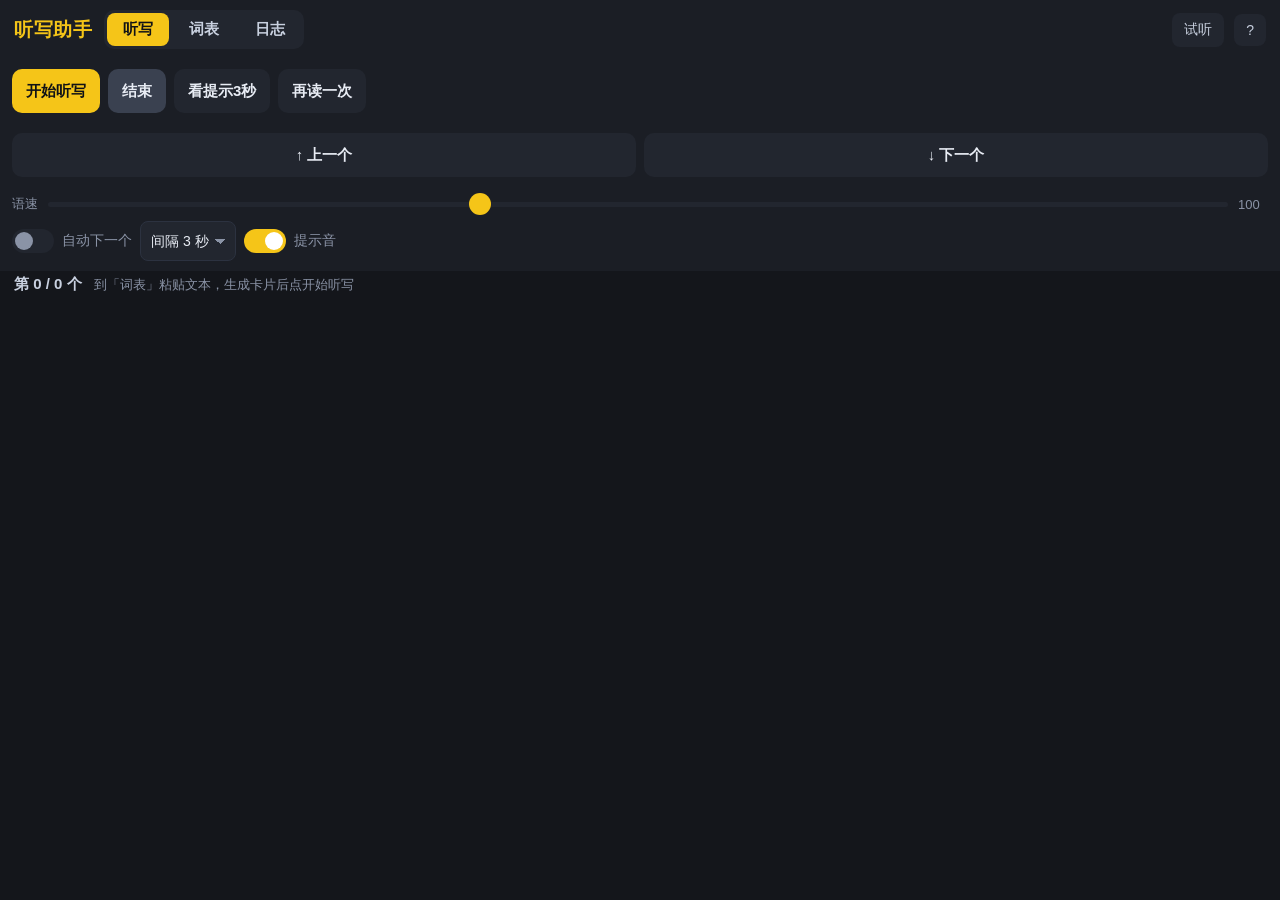
==== index.html @ 7fb0496d "添加 index.html，让 GitHub Pages 根地址可直接打开" ====
<!DOCTYPE html>
<html lang="zh-CN">
<head>
<meta charset="utf-8">
<meta name="viewport" content="width=device-width,initial-scale=1,viewport-fit=cover,user-scalable=no">
<meta name="theme-color" content="#14161b">
<meta name="apple-mobile-web-app-capable" content="yes">
<meta name="mobile-web-app-capable" content="yes">
<meta name="apple-mobile-web-app-status-bar-style" content="black-translucent">
<title>听写助手</title>
<style>
*{box-sizing:border-box;-webkit-tap-highlight-color:transparent}
:root{
  --bg:#14161b;--panel:#1b1e25;--panel2:#22262f;--card:#262b36;
  --text:#e8ecf4;--muted:#8a93a6;--dim:#5c6474;
  --yellow:#f5c518;--yellow2:#d9ad10;--blue:#4ea1ff;
  --cover:#3b4150;--coveredot:#7b8395;--reveal:#f4f6fa;--revealtext:#16181d;
  --border:#2c3240;
}
html,body{margin:0;padding:0;height:100%;overflow-x:hidden;max-width:100vw;
  overscroll-behavior:none;overscroll-behavior-y:none}
body{
  background:var(--bg);color:var(--text);
  font-family:-apple-system,BlinkMacSystemFont,"PingFang SC","Microsoft YaHei","Helvetica Neue",Arial,sans-serif;
  font-size:16px;overflow:hidden;
  padding:env(safe-area-inset-top) env(safe-area-inset-right) env(safe-area-inset-bottom) env(safe-area-inset-left);
}
#app{display:flex;flex-direction:column;height:100vh;height:100dvh}
header{display:flex;align-items:center;gap:10px;padding:10px 14px;background:var(--panel);flex:none;flex-wrap:wrap}
.logo{color:var(--yellow);font-weight:700;font-size:19px;letter-spacing:.5px;margin-right:2px}
.tabs{display:flex;gap:4px;background:var(--panel2);padding:3px;border-radius:10px}
.tab{padding:7px 16px;border-radius:8px;font-size:15px;color:#c9d1e0;border:none;background:transparent;font-family:inherit;cursor:pointer;font-weight:600}
.tab.on{background:var(--yellow);color:#101216}
.spacer{flex:1}
.iconbtn{background:var(--panel2);color:#c9d1e0;border:none;border-radius:8px;padding:8px 12px;font-size:14px;font-family:inherit;cursor:pointer}
main{flex:1;overflow:hidden;position:relative;overscroll-behavior:none}
.view{position:absolute;inset:0;display:none;flex-direction:column;overflow:hidden}
.view.on{display:flex}

/* toolbar */
.bar{display:flex;gap:8px;padding:10px 12px;background:var(--panel);flex:none;flex-wrap:wrap;align-items:center;overflow-x:hidden}
.btn{border:none;border-radius:10px;padding:10px 14px;font-size:15px;font-family:inherit;font-weight:600;cursor:pointer;color:var(--text);background:var(--panel2);min-height:44px;flex:0 0 auto;white-space:nowrap}
.btn:active{transform:scale(.97)}
.btn.primary{background:var(--yellow);color:#101216}
.btn.warn{background:#3a4150;color:var(--text)}
.btn:disabled{opacity:.4}
.row{display:flex;gap:10px;padding:8px 14px;align-items:center;flex-wrap:wrap;flex:none}
.info{padding:4px 14px;display:flex;gap:12px;align-items:center;font-size:14px;flex:none;flex-wrap:wrap}
#progress{font-weight:700;color:#c9d1e0;font-size:15px}
#status{color:var(--muted);font-size:13px;flex:1;min-width:0;overflow:hidden;text-overflow:ellipsis;white-space:nowrap}

/* cards */
#cardwrap{flex:1;overflow-y:auto;overflow-x:hidden;padding:12px;-webkit-overflow-scrolling:touch;
  overscroll-behavior:none;overscroll-behavior-y:contain}
#cards{display:flex;flex-wrap:wrap;gap:10px;align-content:flex-start}
.card{
  background:var(--card);border:2px solid var(--border);border-radius:12px;
  display:flex;align-items:center;justify-content:center;
  padding:14px 8px;min-height:56px;
  font-size:18px;line-height:1.25;text-align:center;
  position:relative;cursor:pointer;user-select:none;
  word-break:break-word;
  /* 统一尺寸: 每行4个, 不随字数变化 */
  flex:0 0 calc((100% - 30px) / 4);
  width:calc((100% - 30px) / 4);
  box-sizing:border-box;
  transition:background .12s,border-color .12s;
}
.card .num{position:absolute;top:3px;left:7px;font-size:11px;color:var(--dim);font-weight:400}
.card.covered{background:var(--cover);color:var(--coveredot);letter-spacing:2px;font-size:17px}
.card.long{font-size:15px}
.card.xlong{font-size:13px;line-height:1.2}
.card.revealed{background:var(--reveal);color:var(--revealtext)}
.card.cur{border-color:var(--yellow);border-width:3px;padding:13px 7px}
.card.picked{border-color:var(--blue);border-width:3px;padding:13px 7px}
.card.cur.covered,.card.cur.revealed{border-color:var(--yellow)}

/* input view */
#txt{flex:1;width:100%;background:var(--panel);color:var(--text);border:1px solid var(--border);
  border-radius:12px;padding:14px;font-size:16px;font-family:inherit;resize:none;line-height:1.6;
  margin:0 12px;width:calc(100% - 24px)}
.opts{display:flex;gap:16px;padding:10px 14px;flex-wrap:wrap;align-items:center;flex:none}
.opt{display:flex;align-items:center;gap:6px;font-size:14px;color:#c9d1e0;cursor:pointer;user-select:none}
.opt input{width:18px;height:18px;accent-color:var(--yellow)}
#countlbl{color:var(--muted);font-size:13px}

/* range */
input[type=range]{-webkit-appearance:none;height:26px;background:transparent;flex:1;min-width:70px;max-width:160px}
input[type=range]::-webkit-slider-runnable-track{height:5px;background:var(--panel2);border-radius:3px}
input[type=range]::-webkit-slider-thumb{-webkit-appearance:none;width:22px;height:22px;border-radius:50%;background:var(--yellow);margin-top:-9px}
input[type=range]::-moz-range-track{height:5px;background:var(--panel2);border-radius:3px}
input[type=range]::-moz-range-thumb{width:22px;height:22px;border:none;border-radius:50%;background:var(--yellow)}

/* switch */
.bar2 .btn.nav{flex:1 1 0;min-width:0}
.bar3{padding-top:2px;padding-bottom:2px}
.bar3 input[type=range]{flex:1 1 auto;min-width:60px;max-width:none}
.bar4{padding-top:0}
.bar4 .sw{flex:0 0 auto}
.bar .spacer{flex:1}
.sel{background:var(--panel2);color:#e8ecf4;border:1px solid var(--border);border-radius:8px;
  padding:8px 10px;font-size:14px;font-family:inherit;min-height:40px;cursor:pointer;
  -webkit-appearance:none;appearance:none;padding-right:26px;
  background-image:linear-gradient(45deg,transparent 50%,#8a93a6 50%),linear-gradient(135deg,#8a93a6 50%,transparent 50%);
  background-position:calc(100% - 15px) 17px,calc(100% - 10px) 17px;
  background-size:5px 5px,5px 5px;background-repeat:no-repeat;flex:0 0 auto}
.sw{display:inline-flex;align-items:center;gap:8px;font-size:14px;color:var(--muted);cursor:pointer;user-select:none}
.sw input{display:none}
.sw i{width:42px;height:24px;background:var(--panel2);border-radius:12px;position:relative;transition:.2s;flex:none}
.sw i:after{content:"";position:absolute;width:18px;height:18px;background:#8a93a6;border-radius:50%;top:3px;left:3px;transition:.2s}
.sw input:checked + i{background:var(--yellow)}
.sw input:checked + i:after{left:21px;background:#fff}

/* log */
.stats{background:var(--panel);margin:10px 12px 0;padding:12px 14px;border-radius:12px;font-size:14px;color:#c9d1e0;flex:none}
.logbody{flex:1;display:flex;gap:10px;padding:10px 12px;overflow:hidden}
.loglist{width:42%;max-width:340px;background:var(--panel);border-radius:12px;overflow-y:auto;padding:6px;flex:none;
  overscroll-behavior:none;overscroll-behavior-y:contain}
.logdetail{flex:1;background:var(--panel);border-radius:12px;padding:14px;overflow-y:auto;font-size:14px;line-height:1.7;white-space:pre-wrap;word-break:break-word;color:var(--text);
  overscroll-behavior:none;overscroll-behavior-y:contain}
.daygrp{color:var(--yellow);font-size:13px;font-weight:700;padding:10px 8px 4px}
.logitem{padding:10px 8px;border-radius:8px;font-size:14px;color:#c9d1e0;cursor:pointer;display:block;width:100%;text-align:left;background:transparent;border:none;font-family:inherit}
.logitem:active{background:var(--panel2)}
.logitem.sel{background:var(--panel2);color:#fff}
.hintrow{display:flex;gap:8px;padding:0 12px 10px;flex:none;flex-wrap:wrap}
.empty{color:var(--dim);padding:24px;text-align:center;font-size:14px}

/* toast */
#toast{position:fixed;left:50%;bottom:calc(28px + env(safe-area-inset-bottom));transform:translateX(-50%) translateY(20px);
  background:#2c3240;color:#fff;padding:12px 20px;border-radius:10px;font-size:14px;opacity:0;pointer-events:none;
  transition:.22s;z-index:99;max-width:86vw;text-align:center}
#toast.on{opacity:1;transform:translateX(-50%) translateY(0)}

@media (max-width:480px){
  .logo{font-size:17px}
  .tab{padding:7px 12px;font-size:14px}
  .btn{padding:10px 13px;font-size:14px}
  .card{font-size:18px;padding:14px 15px}
  .btn{padding:9px 11px;font-size:14px}
  .logbody{flex-direction:column}
  .loglist{width:100%;max-width:none;max-height:38%}
}
</style>
</head>
<body>
<div id="app">
  <header>
    <span class="logo">听写助手</span>
    <div class="tabs">
      <button class="tab on" data-v="dict">听写</button>
      <button class="tab" data-v="input">词表</button>
      <button class="tab" data-v="log">日志</button>
    </div>
    <span class="spacer"></span>
    <button class="iconbtn" id="btnTry">试听</button>
    <button class="iconbtn" id="btnDiag" title="语音诊断">?</button>
  </header>

  <main>
    <!-- 听写 -->
    <section class="view on" id="v-dict">
      <div class="bar bar1">
        <button class="btn primary" id="btnStart">开始听写</button>
        <button class="btn warn" id="btnStop">结束</button>
        <button class="btn" id="btnHint">看提示3秒</button>
        <button class="btn" id="btnAgain">再读一次</button>
      </div>
      <div class="bar bar2">
        <button class="btn nav" id="btnPrev">↑ 上一个</button>
        <button class="btn nav" id="btnNext">↓ 下一个</button>
      </div>
      <div class="bar bar3">
        <span style="font-size:13px;color:var(--muted);flex:none">语速</span>
        <input type="range" id="rate" min="60" max="170" step="5" value="100">
        <span id="rateVal" style="font-size:13px;color:var(--muted);min-width:30px;flex:none">100</span>
      </div>
      <div class="bar bar4">
        <label class="sw"><input type="checkbox" id="autoNext"><i></i>自动下一个</label>
        <select id="autoDelay" class="sel">
          <option value="1">间隔 1 秒</option>
          <option value="3" selected>间隔 3 秒</option>
          <option value="6">间隔 6 秒</option>
          <option value="9">间隔 9 秒</option>
        </select>
        <label class="sw"><input type="checkbox" id="hintSound" checked><i></i>提示音</label>
      </div>
      <div class="info">
        <span id="progress">第 0 / 0 个</span>
        <span id="status">到「词表」粘贴文本，生成卡片后点开始听写</span>
      </div>
      <div id="cardwrap"><div id="cards"></div></div>
    </section>

    <!-- 词表 -->
    <section class="view" id="v-input">
      <div class="row"><span style="font-size:14px;color:#c9d1e0">粘贴文本，默认按空格/换行切词；中文词之间也要留空格</span></div>
      <textarea id="txt" placeholder="例如：苹果 香蕉 老师 班干部 计算机 homework beautiful"></textarea>
      <div class="opts">
        <label class="opt"><input type="checkbox" id="optDedupe">去重</label>
        <label class="opt"><input type="checkbox" id="optPunct">按标点也切分</label>
        <label class="opt"><input type="checkbox" id="optShuffle">随机顺序</label>
        <span id="countlbl"></span>
      </div>
      <div class="row" style="justify-content:flex-end;padding-bottom:14px">
        <button class="btn" id="btnClear">清空</button>
        <button class="btn primary" id="btnGen">生成卡片</button>
      </div>
    </section>

    <!-- 日志 -->
    <section class="view" id="v-log">
      <div class="stats" id="stats">累计 0 次听写</div>
      <div class="hintrow">
        <button class="btn primary" id="btnImportList">导入词表</button>
        <input type="file" id="fileIn" accept=".txt,.csv,.json,text/plain" style="display:none">
        <button class="btn" id="btnDel" style="margin-left:auto">删除这条</button>
      </div>
      <div class="logbody">
        <div class="loglist" id="loglist"></div>
        <div class="logdetail" id="logdetail">选一条记录查看</div>
      </div>
    </section>
  </main>
</div>
<div id="diag" style="display:none;position:fixed;inset:0;background:rgba(0,0,0,.92);z-index:200;padding:16px;overflow:auto;-webkit-overflow-scrolling:touch">
  <div style="max-width:640px;margin:0 auto">
    <div style="display:flex;align-items:center;gap:10px;margin-bottom:12px">
      <b style="color:#f5c518;font-size:17px">语音诊断</b>
      <span style="flex:1"></span>
      <button class="btn" id="btnDiagTest" style="padding:8px 14px">测试发声</button>
      <button class="btn" id="btnDiagClose" style="padding:8px 14px">关闭</button>
    </div>
    <pre id="diagOut" style="background:#0b0d10;color:#8fe38f;font-size:12px;line-height:1.7;padding:12px;border-radius:10px;white-space:pre-wrap;word-break:break-all;margin:0"></pre>
  </div>
</div>
<div id="toast"></div>

<script>
"use strict";
var KEY_LOG = "dict_sessions_v1";
var KEY_SET = "dict_settings_v1";

var S = {
  rate: 100, autoNext: false, hintSound: true, autoDelay: 3,
  dedupe: false, punct: false, shuffle: false, lastText: ""
};

var cards = [];       // {text, covered, cur, picked, revealedUntil}
var words = [];
var running = false;
var current = -1;
var startIndex = 0;
var picked = false;
var visited = {};
var hintCount = 0;
var hintWords = [];
var sessionId = null;
var recordStart = null;
var revealTimer = null;
var autoTimer = null;

/* ---------- 存储 ---------- */
function loadSet(){
  try{
    var raw = localStorage.getItem(KEY_SET);
    if(raw){ var o = JSON.parse(raw); for(var k in S){ if(o[k]!==undefined) S[k]=o[k]; } }
  }catch(e){}
}
function saveSet(){
  try{ localStorage.setItem(KEY_SET, JSON.stringify(S)); }catch(e){}
}
function loadLogs(){
  try{
    var raw = localStorage.getItem(KEY_LOG);
    if(raw){ var a = JSON.parse(raw); if(Array.isArray(a)) return a; }
  }catch(e){}
  return [];
}
function saveLogs(arr){
  try{ localStorage.setItem(KEY_LOG, JSON.stringify(arr)); }catch(e){ toast("保存失败：存储空间不足"); }
}

/* ---------- 工具 ---------- */
function $(id){ return document.getElementById(id); }
function toast(msg){
  var t = $("toast"); t.textContent = msg; t.classList.add("on");
  clearTimeout(t._h); t._h = setTimeout(function(){ t.classList.remove("on"); }, 1800);
}
function hasCJK(s){ return /[\u3400-\u9fff\uf900-\ufaff]/.test(s); }
function fmtDate(d){
  var p=function(n){return (n<10?"0":"")+n;};
  return d.getFullYear()+"-"+p(d.getMonth()+1)+"-"+p(d.getDate());
}
function fmtTime(d){
  var p=function(n){return (n<10?"0":"")+n;};
  return p(d.getHours())+":"+p(d.getMinutes())+":"+p(d.getSeconds());
}

/* ---------- 语音 ---------- */
var voices = [];
var zhVoice = null, enVoice = null;
var speaking = false;
var curUtter = null;          // 必须保留引用, 否则安卓 Chrome 会回收导致静音
var speechBroken = false;     // 检测到彻底不可用
var isAndroid = /android/i.test(navigator.userAgent || "");
var spDiag = { tries:0, started:0, errors:[], lastError:"", voiceCount:0 };

function refreshVoices(){
  if(!window.speechSynthesis) return;
  try{ voices = window.speechSynthesis.getVoices() || []; }catch(e){ voices = []; }
  spDiag.voiceCount = voices.length;
  // 优先本地引擎: 手机上云端语音发不出声
  function pick(pref){
    var best = null;
    for(var i=0;i<voices.length;i++){
      var v = voices[i], lg = (v.lang||"").toLowerCase();
      if(!pref(lg)) continue;
      if(v.localService !== false){ return v; }   // 本地优先, 直接返回
      if(!best) best = v;                          // 退而求其次用云端
    }
    return best;
  }
  zhVoice = pick(function(lg){ return lg.indexOf("zh")===0 || lg.indexOf("cmn")===0; });
  enVoice = pick(function(lg){ return lg.indexOf("en")===0; });
}
function hasSpeech(){
  return !!(window.speechSynthesis && typeof SpeechSynthesisUtterance === "function");
}
if(hasSpeech()){
  refreshVoices();
  try{ window.speechSynthesis.onvoiceschanged = refreshVoices; }catch(e){}
  setTimeout(refreshVoices, 300);
  setTimeout(refreshVoices, 1000);
  setTimeout(refreshVoices, 2500);
}

function pickVoice(text){
  var want = hasCJK(text) ? zhVoice : enVoice;
  if(want) return want;
  return zhVoice || enVoice || null;
}

/* 核心朗读: 带看门狗重试, 解决安卓"静默不发声" */
function doSpeak(text, onEnd){
  if(!text){ if(onEnd) onEnd(); return false; }
  if(!hasSpeech()){
    speechBroken = true;
    if(onEnd) onEnd();
    return false;
  }
  spDiag.tries++;
  try{ window.speechSynthesis.cancel(); }catch(e){}
  try{ if(window.speechSynthesis.paused) window.speechSynthesis.resume(); }catch(e){}

  var lang = hasCJK(text) ? "zh-CN" : "en-US";
  var v = pickVoice(text);

  function build(useVoice){
    var u;
    try{ u = new SpeechSynthesisUtterance(text); }
    catch(e){ return null; }
    // 安卓上指定 voice 对象有时会静默失败: 用看门狗切换 A(带voice)/B(仅lang)
    if(useVoice && v){
      try{ u.voice = v; }catch(e){}
      u.lang = v.lang || lang;
    } else {
      u.lang = lang;
    }
    u.rate = Math.max(0.5, Math.min(2, S.rate/100));
    u.pitch = 1;
    u.volume = 1;
    return u;
  }

  var done = false;
  var started = false;
  var finished = false;

  function finish(){
    if(finished) return;
    finished = true;
    speaking = false;
    if(onEnd) onEnd();
  }

  function attempt(useVoice, tag){
    var u = build(useVoice);
    if(!u){ finish(); return; }
    curUtter = u;            // 防回收
    started = false;
    done = false;

    u.onstart = function(){
      started = true;
      spDiag.started++;
      speaking = true;
    };
    u.onend = function(){
      done = true;
      finish();
    };
    u.onerror = function(ev){
      var msg = (ev && (ev.error || ev.type)) || "unknown";
      spDiag.errors.push(tag + ":" + msg);
      spDiag.lastError = msg;
      done = true;
      // interrupted/canceled 是正常打断, 不算失败
      if(msg === "interrupted" || msg === "canceled"){ finish(); return; }
      finish();
    };

    try{
      speaking = true;
      window.speechSynthesis.speak(u);
    }catch(e){
      spDiag.errors.push(tag + ":throw " + (e && e.message));
    }

    // 看门狗: 1.2 秒内没开始就换策略重试
    setTimeout(function(){
      if(finished) return;
      if(started || done){ return; }
      if(tag === "A"){
        // 换 lang-only 再来一次
        try{ window.speechSynthesis.cancel(); }catch(e){}
        try{ if(window.speechSynthesis.paused) window.speechSynthesis.resume(); }catch(e){}
        attempt(false, "B");
      } else if(tag === "B"){
        // 再等一轮, 某些机型起音慢
        setTimeout(function(){
          if(finished) return;
          if(started || done){ return; }
          spDiag.errors.push("C:no-start");
          speechBroken = true;
          finish();
        }, 1600);
      }
    }, 1200);
  }

  attempt(!isAndroid, "A");
  return true;
}

/* 用户手势里预热一次, 解除安卓浏览器的自动播放限制 */
function unlockSpeech(){
  if(!hasSpeech()) return;
  try{
    var u = new SpeechSynthesisUtterance(" ");
    u.volume = 0;
    u.lang = "zh-CN";
    curUtter = u;
    window.speechSynthesis.speak(u);
  }catch(e){}
}

/* ---------- 提示音 (Web Audio) ---------- */
var actx = null;
function ensureAudio(){
  try{
    if(!actx){
      var AC = window.AudioContext || window.webkitAudioContext;
      if(AC) actx = new AC();
    }
    if(actx && actx.state === "suspended") actx.resume();
  }catch(e){}
}
function beep(freq, dur, when, vol){
  if(!actx) return;
  try{
    var t0 = actx.currentTime + (when||0);
    var v = (vol === undefined) ? 1.0 : vol;

    // 双振荡器叠加, 声音更厚更响
    var o1 = actx.createOscillator();
    var o2 = actx.createOscillator();
    o1.type = "square"; o1.frequency.value = freq;
    o2.type = "sine";   o2.frequency.value = freq * 2;

    var g = actx.createGain();
    // 起音 8ms 到满, 保持后衰减, 峰值 1.0
    g.gain.setValueAtTime(0.0001, t0);
    g.gain.linearRampToValueAtTime(v, t0 + 0.008);
    g.gain.setValueAtTime(v, t0 + Math.max(0.02, dur * 0.55));
    g.gain.exponentialRampToValueAtTime(0.0001, t0 + dur);

    // 限幅器: 阈值放到 -1dB, 只挡削波不压音量
    var comp = actx.createDynamicsCompressor();
    comp.threshold.value = -1;
    comp.knee.value = 1;
    comp.ratio.value = 20;
    comp.attack.value = 0.001;
    comp.release.value = 0.05;

    var gmix = actx.createGain(); gmix.gain.value = 0.63;
    o1.connect(g); o2.connect(g); g.connect(comp); comp.connect(gmix);
    gmix.connect(actx.destination);

    o1.start(t0); o2.start(t0);
    o1.stop(t0 + dur + 0.02); o2.stop(t0 + dur + 0.02);
  }catch(e){}
}
function playHint(){
  if(!S.hintSound) return;
  ensureAudio();
  if(!actx) return;
  // 三连提示音, 音量拉满
  beep(1046, 0.16, 0.00, 1.0);
  beep(1319, 0.18, 0.13, 1.0);
  beep(1568, 0.22, 0.28, 1.0);
}

/* ---------- 渲染卡片 ---------- */
function renderCards(){
  var box = $("cards");
  box.innerHTML = "";
  var frag = document.createDocumentFragment();
  for(var i=0;i<cards.length;i++){
    var c = cards[i];
    var d = document.createElement("div");
    d.className = "card";
    d.dataset.i = i;
    var n = document.createElement("span");
    n.className = "num"; n.textContent = (i+1);
    var t = document.createElement("span");
    t.className = "txt";
    d.appendChild(n); d.appendChild(t);
    frag.appendChild(d);
    c.el = d; c.txtEl = t;
    paintCard(c);
  }
  box.appendChild(frag);
}
function paintCard(c){
  if(!c.el) return;
  var d = c.el;
  d.classList.remove("covered","revealed","cur","picked");
  d.classList.remove("long","xlong");
  if(c.covered){
    d.classList.add("covered");
    c.txtEl.textContent = coverDots(c.text);
  }
  else {
    c.txtEl.textContent = c.text;
    var L = String(c.text).length;
    if(L >= 9) d.classList.add("xlong");
    else if(L >= 6) d.classList.add("long");
  }
  if(c.revealed) d.classList.add("revealed");
  if(i_is_cur(c)) d.classList.add("cur");
  if(c.picked) d.classList.add("picked");
}
function coverDots(text){
  var n = String(text || "").length;
  if(n <= 2) return "••";
  if(n === 3) return "•••";
  return "••••";
}
function i_is_cur(c){ return cards[current] === c; }

function updateProgress(){
  var n = cards.length;
  if(!n){ $("progress").textContent = "第 0 / 0 个"; return; }
  if(current >= 0){ $("progress").textContent = "第 " + (current+1) + " / " + n + " 个"; }
  else if(picked && startIndex >= 0){ $("progress").textContent = "从第 " + (startIndex+1) + " / " + n + " 个开始"; }
  else { $("progress").textContent = "第 0 / " + n + " 个"; }
}
function setStatus(s){ $("status").textContent = s; }

/* ---------- 解析词 ---------- */
function parseWords(text, punct, dedupe){
  var parts;
  if(punct){ parts = text.split(/[\s,，、;；。.!！?？:：\/|]+/); }
  else { parts = text.split(/\s+/); }
  var out = [];
  for(var i=0;i<parts.length;i++){
    var w = parts[i].trim();
    if(w) out.push(w);
  }
  if(dedupe){
    var seen = {}, u = [];
    for(var j=0;j<out.length;j++){ if(!seen[out[j]]){ seen[out[j]]=1; u.push(out[j]); } }
    out = u;
  }
  return out;
}

/* ---------- 建立卡片 ---------- */
function loadWords(list){
  stopDict(true, true);
  words = list.slice();
  cards = [];
  for(var i=0;i<words.length;i++){
    cards.push({ text: words[i], covered:false, revealed:false, picked:false, el:null, txtEl:null });
  }
  current = -1; visited = {}; startIndex = 0; picked = false;
  sessionId = null; recordStart = null; hintCount = 0; hintWords = [];
  renderCards();
  updateProgress();
  if(cards.length) recordNow("pending");
}

/* ---------- 记录 ---------- */
function recordNow(status){
  if(!cards.length) return;
  var now = new Date();
  if(!sessionId){
    sessionId = "s" + now.getTime() + Math.floor(Math.random()*1000);
  }
  if(!recordStart){ recordStart = now; }
  var vw = [];
  var keys = Object.keys(visited).map(Number).sort(function(a,b){return a-b;});
  for(var i=0;i<keys.length;i++){ if(cards[keys[i]]) vw.push(cards[keys[i]].text); }
  var all = [];
  for(var j=0;j<cards.length;j++) all.push(cards[j].text);

  var rec = {
    id: sessionId,
    date: fmtDate(recordStart),
    start: fmtDate(recordStart) + "T" + fmtTime(recordStart),
    end: fmtDate(now) + "T" + fmtTime(now),
    total: cards.length,
    visited: keys.length,
    words: vw,
    all_words: all,
    hints: hintCount,
    hint_words: hintWords.slice(),
    status: status
  };
  var logs = loadLogs();
  var out = [];
  for(var k=0;k<logs.length;k++){ if(logs[k].id !== rec.id) out.push(logs[k]); }
  out.push(rec);
  saveLogs(out);
  renderLogs();
}

/* ---------- 听写流程 ---------- */
function startDict(){
  if(!cards.length){
    if(words.length){ loadWords(words); }
    else {
      toast("还没有卡片，先到「词表」粘贴文本");
      switchView("input");
      return;
    }
  }
  ensureAudio();
  // 先记住用户选的位置, 否则 stopDict 会把它清掉
  var want = picked ? startIndex : 0;
  stopDict(true, true);
  picked = false; startIndex = 0;

  if(S.shuffle && cards.length > 1){
    var arr = [];
    for(var i=0;i<cards.length;i++) arr.push(cards[i].text);
    for(var j=arr.length-1;j>0;j--){
      var k = Math.floor(Math.random()*(j+1)); var tmp=arr[j]; arr[j]=arr[k]; arr[k]=tmp;
    }
    loadWords(arr);
  }

  for(var m=0;m<cards.length;m++){
    cards[m].covered = true;
    cards[m].revealed = false;
    cards[m].picked = false;
    paintCard(cards[m]);
  }
  running = true;
  visited = {};
  hintCount = 0; hintWords = [];
  current = -1;
  setStatus("听写进行中...");
  goto(want);
  recordNow("running");
}

function stopDict(silent, keepRecord){
  if(window.speechSynthesis){ try{ window.speechSynthesis.cancel(); }catch(e){} }
  speaking = false;
  if(autoTimer){ clearTimeout(autoTimer); autoTimer = null; }
  if(revealTimer){ clearTimeout(revealTimer); revealTimer = null; }
  var was = running;
  running = false;
  for(var i=0;i<cards.length;i++){
    cards[i].covered = false;
    cards[i].revealed = false;
    cards[i].picked = false;
    paintCard(cards[i]);
  }
  if(current >= 0){ current = -1; }
  picked = false; startIndex = 0;
  updateProgress();
  if(was && !silent && !keepRecord){ recordNow("done"); setStatus("听写已结束，记录已保存"); }
  return was;
}

function goto(idx){
  if(!cards.length) return;
  if(idx < 0) idx = 0;
  if(idx >= cards.length){
    setStatus("已经是最后一个，听写结束");
    stopDict(false);
    return;
  }
  var oldIdx = current;
  current = idx;
  if(oldIdx >= 0 && oldIdx !== idx && cards[oldIdx]){
    cards[oldIdx].covered = true;
    cards[oldIdx].revealed = false;
    paintCard(cards[oldIdx]);
  }
  visited[idx] = true;
  var c = cards[idx];
  c.covered = true;
  c.revealed = false;
  c.picked = false;
  paintCard(c);
  updateProgress();
  scrollToCard(c);
  speakCurrent();
  recordNow("running");
}

function scrollToCard(c){
  if(!c.el) return;
  try{ c.el.scrollIntoView({block:"nearest",behavior:"smooth"}); }catch(e){}
}

function speakCurrent(){
  if(current < 0 || current >= cards.length) return;
  var text = cards[current].text;
  if(autoTimer){ clearTimeout(autoTimer); autoTimer = null; }
  var ok = doSpeak(text, function(){
    if(running && S.autoNext && current < cards.length-1){
      var wait = Math.max(1, Math.min(9, parseInt(S.autoDelay,10) || 3)) * 1000;
      setStatus("读完，等 " + (wait/1000) + " 秒后自动下一个…");
      autoTimer = setTimeout(function(){
        autoTimer = null;
        if(running && S.autoNext) nextCard();
      }, wait);
    }
  });
  if(!ok){
    setStatus("语音不可用，点右上角 ? 查看诊断");
  } else if(speechBroken){
    setStatus("语音没发出来，点右上角 ? 查看诊断并换 Chrome");
  }
}

function nextCard(){
  if(!cards.length) return;
  if(!running){ setStatus("先点开始听写"); return; }
  if(current >= cards.length-1){ stopDict(false); return; }
  goto(current+1);
}
function prevCard(){
  if(!cards.length) return;
  if(!running){ setStatus("先点开始听写"); return; }
  if(current <= 0){ setStatus("已经是第一个"); return; }
  goto(current-1);
}
function repeatCurrent(){
  if(current >= 0 && current < cards.length){
    speakCurrent();
    setStatus("再读一次（第 " + (current+1) + " 个）");
  } else if(cards.length){ setStatus("先点开始听写"); }
}

/* 看提示: 唯一允许在听写中打开卡片的入口 */
function revealCurrent(){
  if(!running){ setStatus("先点开始听写"); return; }
  if(current < 0 || current >= cards.length) return;
  ensureAudio();
  var c = cards[current];
  if(!c || !c.el) return;

  if(revealTimer){ clearTimeout(revealTimer); revealTimer = null; }

  c.covered = false;
  c.revealed = true;
  paintCard(c);
  playHint();

  hintCount++;
  hintWords.push(c.text);
  setStatus("看提示（本次第 " + hintCount + " 次），3 秒后自动遮挡");
  recordNow("running");

  revealTimer = setTimeout(function(){
    revealTimer = null;
    c.covered = true;
    c.revealed = false;
    paintCard(c);
    if(running) setStatus("听写进行中...");
  }, 3000);
}

function onCardTap(idx){
  var c = cards[idx];
  if(!c) return;
  if(running){
    // 听写中点击卡片只做切换, 绝不打开内容
    // (否则遮挡就失去意义, 只有"看提示"按钮可以打开)
    if(idx === current){ return; }
    ensureAudio();
    goto(idx);
    return;
  }
  // 未开始：选择起始卡
  for(var i=0;i<cards.length;i++){ cards[i].picked = false; paintCard(cards[i]); }
  c.picked = true;
  paintCard(c);
  startIndex = idx;
  picked = true;
  setStatus("已选择从第 " + (idx+1) + " 个开始，点开始听写");
  updateProgress();
}

/* ---------- 日志界面 ---------- */
var selSession = null;

function renderLogs(){
  var logs = loadLogs();
  var totalTimes = logs.length, totalWords = 0, todayWords = 0, totalHints = 0;
  var today = fmtDate(new Date());
  for(var i=0;i<logs.length;i++){
    var w = parseInt(logs[i].visited||0, 10);
    totalWords += w;
    totalHints += parseInt(logs[i].hints||0, 10);
    if(logs[i].date === today) todayWords += w;
  }
  $("stats").textContent = "累计 " + totalTimes + " 次听写 · " + totalWords + " 个词 · 今日 " +
    todayWords + " 个词" + (totalHints ? (" · 看提示 " + totalHints + " 次") : "");

  var box = $("loglist");
  box.innerHTML = "";
  if(!logs.length){
    box.innerHTML = '<div class="empty">还没有听写记录</div>';
    return;
  }
  var sorted = logs.slice().sort(function(a,b){
    return String(b.start||"").localeCompare(String(a.start||""));
  });
  var groups = {}, order = [];
  for(var j=0;j<sorted.length;j++){
    var d = sorted[j].date || "未知";
    if(!groups[d]){ groups[d] = []; order.push(d); }
    groups[d].push(sorted[j]);
  }
  for(var k=0;k<order.length;k++){
    var date = order[k], items = groups[date];
    var dw = 0, dh = 0;
    for(var m=0;m<items.length;m++){ dw += parseInt(items[m].visited||0,10); dh += parseInt(items[m].hints||0,10); }
    var hd = document.createElement("div");
    hd.className = "daygrp";
    hd.textContent = date + "　" + items.length + " 次 / " + dw + " 词" + (dh ? (" / 提示 " + dh) : "");
    box.appendChild(hd);
    for(var n=0;n<items.length;n++){
      var s = items[n];
      var b = document.createElement("button");
      b.className = "logitem" + (selSession && selSession.id === s.id ? " sel" : "");
      var tm = String(s.start||"").split("T")[1] || "";
      var label = tm + "　" + (s.visited||0) + "/" + (s.total||0) + " 词";
      if(s.hints) label += " · 看提示 " + s.hints;
      b.textContent = label;
      b.onclick = (function(ss){ return function(){ selSession = ss; renderLogs(); showDetail(ss); }; })(s);
      box.appendChild(b);
    }
  }
}

function showDetail(s){
  var lines = [];
  lines.push("日期：" + (s.date||""));
  lines.push("开始：" + String(s.start||"").replace("T"," "));
  lines.push("结束：" + String(s.end||"").replace("T"," "));
  lines.push("本次读了 " + (s.visited||0) + " / " + (s.total||0) + " 个");
  if(s.hints){
    lines.push("看提示 " + s.hints + " 次：" + (s.hint_words||[]).join("  "));
  }
  lines.push("");
  lines.push("本次听写过的词：");
  lines.push("  " + ((s.words||[]).join("  ") || "（无）"));
  lines.push("");
  lines.push("完整词表：");
  lines.push("  " + (s.all_words||[]).join("  "));
  $("logdetail").textContent = lines.join("\n");
}

/* ---------- 导入词表 ---------- */
/* 支持 .txt / .csv / .json (含本程序导出的日志), 解析出词并生成卡片 */
function importWordList(file){
  var fr = new FileReader();
  fr.onload = function(){
    try{
      var list = extractWords(String(fr.result || ""));
      if(!list.length){ toast("文件里没读到词，请检查内容"); return; }
      $("txt").value = list.join(" ");
      S.lastText = $("txt").value;
      saveSet();
      updateCount();
      loadWords(list);
      switchView("dict");
      setStatus("已从文件导入 " + list.length + " 个词");
      toast("导入成功，共 " + list.length + " 个词");
    }catch(e){ toast("导入失败：" + e.message); }
  };
  fr.onerror = function(){ toast("读取文件失败"); };
  fr.readAsText(file, "utf-8");
}

function extractWords(raw){
  var t = String(raw || "").replace(/^\uFEFF/, "").trim();
  if(!t) return [];

  if(t.charAt(0) === "[" || t.charAt(0) === "{"){
    try{
      var o = JSON.parse(t);
      var out = [];
      if(Array.isArray(o)){
        for(var i=0;i<o.length;i++){
          var it = o[i];
          if(typeof it === "string"){ out.push(it); }
          else if(it && typeof it === "object"){
            if(Array.isArray(it.words) && it.words.length){ out = out.concat(it.words); }
            else if(Array.isArray(it.all_words)){ out = out.concat(it.all_words); }
          }
        }
      } else if(o && Array.isArray(o.all_words)){
        out = o.all_words.slice();
      }
      if(out.length){
        var clean = [];
        for(var k=0;k<out.length;k++){
          var w = String(out[k]).trim();
          if(w) clean.push(w);
        }
        if(clean.length) return clean;
      }
    }catch(e){}
  }

  var lines = t.split(/\r?\n/);
  if(lines.length && lines[0].indexOf(",") >= 0) return parseCsv(lines);
  return parseWords(t, true, false);
}

function parseCsv(lines){
  var out = [];
  for(var i=0;i<lines.length;i++){
    var line = lines[i];
    if(!line || !line.trim()) continue;
    if(i === 0 && /日期|date/i.test(line)) continue;
    var cells = splitCsvLine(line);
    if(!cells.length) continue;
    // 词表固定是最后一列(本程序导出的CSV格式), 优先取它
    var best = "";
    var last = cells.length ? cells[cells.length-1].replace(/^"|"$/g, "").trim() : "";
    if(last && last.split(/\s+/).length > 1){
      best = last;
    } else {
      // 兼容其它CSV: 取含多个空格分隔词的那一列
      for(var c=0;c<cells.length;c++){
        var v = cells[c].replace(/^"|"$/g, "").trim();
        if(v.split(/\s+/).length > 1){ best = v; break; }
      }
      if(!best){
        // 再退回最长列
        for(var c2=0;c2<cells.length;c2++){
          var v2 = cells[c2].replace(/^"|"$/g, "").trim();
          if(v2.length > best.length) best = v2;
        }
      }
    }
    if(!best) continue;
    var parts = best.split(/\s+/);
    for(var d=0;d<parts.length;d++){
      var w = parts[d].trim();
      if(w) out.push(w);
    }
  }
  return out;
}

function splitCsvLine(line){
  var cells = [], cur = "", inQ = false;
  for(var i=0;i<line.length;i++){
    var ch = line.charAt(i);
    if(inQ){
      if(ch === '"'){
        if(line.charAt(i+1) === '"'){ cur += '"'; i++; }
        else { inQ = false; }
      } else { cur += ch; }
    } else {
      if(ch === '"'){ inQ = true; }
      else if(ch === ","){ cells.push(cur); cur = ""; }
      else { cur += ch; }
    }
  }
  cells.push(cur);
  return cells;
}

/* ---------- 视图切换 ---------- */
function switchView(name){
  var tabs = document.querySelectorAll(".tab");
  for(var i=0;i<tabs.length;i++){
    tabs[i].classList.toggle("on", tabs[i].dataset.v === name);
  }
  var vs = document.querySelectorAll(".view");
  for(var j=0;j<vs.length;j++){ vs[j].classList.remove("on"); }
  var el = $("v-" + name);
  if(el) el.classList.add("on");
  if(name === "log") renderLogs();
  if(name === "input") updateCount();
}

/* ---------- 文本变更 ---------- */
function updateCount(){
  var ws = parseWords($("txt").value, $("optPunct").checked, $("optDedupe").checked);
  $("countlbl").textContent = "解析到 " + ws.length + " 个词";
}

/* ---------- 事件绑定 ---------- */
function bind(){
  var tabs = document.querySelectorAll(".tab");
  for(var i=0;i<tabs.length;i++){
    tabs[i].onclick = (function(t){ return function(){ switchView(t.dataset.v); }; })(tabs[i]);
  }

  $("btnStart").onclick = function(){ ensureAudio(); startDict(); };
  $("btnStop").onclick = function(){ stopDict(false); };
  $("btnPrev").onclick = prevCard;
  $("btnNext").onclick = nextCard;
  $("btnAgain").onclick = repeatCurrent;
  $("btnHint").onclick = function(){ revealCurrent(); };
  $("btnDiag").onclick = function(){ showDiag(); };
  $("btnDiagClose").onclick = function(){ $("diag").style.display = "none"; };
  $("btnDiagTest").onclick = function(){
    ensureAudio();
    unlockSpeech();
    doSpeak("测试发声，一二三四五", function(){
      setTimeout(renderDiag, 400);
    });
    setTimeout(renderDiag, 1200);
  };

  $("btnTry").onclick = function(){
    ensureAudio();
    var t = (current >= 0 && cards[current]) ? cards[current].text : "苹果 计算机 homework";
    setStatus(running ? "试听当前词" : ("试听：" + t));
    doSpeak(t);
  };

  $("rate").oninput = function(){
    S.rate = parseInt(this.value, 10) || 100;
    $("rateVal").textContent = S.rate;
    saveSet();
  };
  $("autoNext").onchange = function(){ S.autoNext = this.checked; saveSet(); };
  $("autoDelay").onchange = function(){
    S.autoDelay = parseInt(this.value, 10) || 3;
    saveSet();
    if(S.autoNext) toast("间隔设为 " + S.autoDelay + " 秒");
  };
  $("hintSound").onchange = function(){
    S.hintSound = this.checked; saveSet();
    if(this.checked) playHint();
  };

  $("optDedupe").onchange = function(){ S.dedupe = this.checked; saveSet(); updateCount(); };
  $("optPunct").onchange = function(){ S.punct = this.checked; saveSet(); updateCount(); };
  $("optShuffle").onchange = function(){ S.shuffle = this.checked; saveSet(); };
  $("txt").oninput = function(){
    S.lastText = this.value;
    clearTimeout(window._sv);
    window._sv = setTimeout(saveSet, 500);
    updateCount();
  };
  $("btnClear").onclick = function(){ $("txt").value = ""; S.lastText = ""; saveSet(); updateCount(); };
  $("btnGen").onclick = function(){
    var ws = parseWords($("txt").value, $("optPunct").checked, $("optDedupe").checked);
    if(!ws.length){ toast("没有解析到词，请先粘贴文本"); return; }
    loadWords(ws);
    switchView("dict");
    setStatus("已生成 " + ws.length + " 张卡片，点开始听写");
  };

  $("btnImportList").onclick = function(){ $("fileIn").click(); };
  $("fileIn").onchange = function(){
    if(this.files && this.files[0]) importWordList(this.files[0]);
    this.value = "";
  };
  $("btnDel").onclick = function(){
    if(!selSession){ toast("先选一条记录"); return; }
    if(!confirm("删除这条听写记录？")) return;
    var logs = loadLogs().filter(function(x){ return x.id !== selSession.id; });
    saveLogs(logs);
    selSession = null;
    $("logdetail").textContent = "选一条记录查看";
    renderLogs();
    toast("已删除");
  };

  // 卡片点击（事件委托）
  $("cards").addEventListener("click", function(e){
    var t = e.target;
    while(t && t !== this && !t.classList.contains("card")) t = t.parentNode;
    if(t && t !== this && t.classList.contains("card")){
      onCardTap(parseInt(t.dataset.i, 10));
    }
  });

  // 键盘（桌面调试用）
  document.addEventListener("keydown", function(e){
    if(e.target && (e.target.tagName === "TEXTAREA" || e.target.tagName === "INPUT")) return;
    if(!$("v-dict").classList.contains("on")) return;
    if(e.key === "ArrowDown"){ e.preventDefault(); nextCard(); }
    else if(e.key === "ArrowUp"){ e.preventDefault(); prevCard(); }
    else if(e.key === " "){ e.preventDefault(); repeatCurrent(); }
    else if(e.key === "Escape"){ stopDict(false); }
  });

  // 首次触摸解锁音频 + 预热语音(必须在用户手势内)
  document.addEventListener("touchstart", function(){ ensureAudio(); unlockSpeech(); }, {once:true});
  document.addEventListener("click", function(){ ensureAudio(); unlockSpeech(); }, {once:true});

  // 防止双击缩放
  document.addEventListener("dblclick", function(e){ e.preventDefault(); }, {passive:false});

  // 防止下拉刷新: 页面整体已滚到顶部还在往下拉时, 拦截默认行为
  // (安卓 Chrome / 微信 / 小米浏览器都会因此刷新页面, 导致卡片丢失)
  var __touchY = 0, __pulling = false;
  document.addEventListener("touchstart", function(e){
    if(!e.touches || !e.touches.length) return;
    __touchY = e.touches[0].clientY;
    __pulling = false;
  }, {passive:true});

  document.addEventListener("touchmove", function(e){
    if(!e.touches || !e.touches.length) return;
    var dy = e.touches[0].clientY - __touchY;
    if(dy <= 0){ __pulling = false; return; }   // 往上滑, 正常

    // 找到当前触点所在的滚动容器
    var el = e.target;
    var scroller = null;
    while(el && el !== document.body && el !== document.documentElement){
      var st = getComputedStyle(el);
      if((st.overflowY === "auto" || st.overflowY === "scroll") && el.scrollHeight > el.clientHeight){
        scroller = el; break;
      }
      el = el.parentNode;
    }
    if(scroller){
      // 容器还能往上滚就不要拦
      if(scroller.scrollTop > 0){ __pulling = false; return; }
    }
    // 已经在顶部还继续下拉 -> 拦截, 防止触发刷新
    if(window.pageYOffset <= 0 && scroller === null){
      if(e.cancelable) e.preventDefault();
      __pulling = true;
    } else if(scroller && scroller.scrollTop <= 0){
      if(e.cancelable) e.preventDefault();
    }
  }, {passive:false});
}

/* ---------- 语音诊断 ---------- */
function showDiag(){
  $("diag").style.display = "block";
  renderDiag();
}
function renderDiag(){
  var L = [];
  L.push("【环境】");
  L.push("UA: " + navigator.userAgent);
  L.push("安卓: " + (isAndroid ? "是" : "否") + "  (只有安卓手机才有参考价值)");
  L.push("");
  L.push("【语音接口】");
  L.push("speechSynthesis 对象: " + (window.speechSynthesis ? "有" : "【没有】"));
  L.push("SpeechSynthesisUtterance: " + (typeof SpeechSynthesisUtterance === "function" ? "有" : "【没有】"));
  L.push("AudioContext: " + (window.AudioContext || window.webkitAudioContext ? "有" : "没有"));
  L.push("");
  L.push("【语音清单】");
  var locals = [], clouds = [];
  for(var q=0;q<voices.length;q++){
    if(voices[q].localService === false) clouds.push(voices[q]);
    else locals.push(voices[q]);
  }
  L.push("总数量: " + voices.length + " 个  (本地 " + locals.length + " / 云端 " + clouds.length + ")");
  L.push("▶ 手机上只有【本地】语音能离线发声，云端要联网且常不可用");
  L.push("");
  L.push("本地语音:");
  if(!locals.length){
    L.push("  【一个都没有】—— 这就是没声音的原因");
  }
  for(var i=0;i<locals.length && i<15;i++){
    L.push("  " + (i+1) + ". " + locals[i].name + " | " + locals[i].lang);
  }
  if(locals.length > 15){ L.push("  ...还有 " + (locals.length-15) + " 个"); }
  L.push("中文语音: " + (zhVoice ? (zhVoice.name + " | " + (zhVoice.localService === false ? "云端" : "本地")) : "【无】"));
  L.push("英文语音: " + (enVoice ? (enVoice.name + " | " + (enVoice.localService === false ? "云端" : "本地")) : "【无】"));
  L.push("");
  L.push("【发声统计】");
  L.push("尝试次数: " + spDiag.tries);
  L.push("成功开始: " + spDiag.started);
  L.push("判定不可用: " + (speechBroken ? "是" : "否"));
  L.push("最后错误: " + (spDiag.lastError || "无"));
  if(spDiag.errors.length){
    L.push("错误记录:");
    for(var k=Math.max(0, spDiag.errors.length-8); k<spDiag.errors.length; k++){
      L.push("  - " + spDiag.errors[k]);
    }
  }
  L.push("");
  L.push("【结论建议】");
  if(!window.speechSynthesis){
    L.push("这个浏览器不支持网页语音，请换 Chrome 浏览器打开本文件。");
  } else if(!voices.length && spDiag.started === 0){
    L.push("浏览器报告 0 个语音，且从未成功发声。");
    L.push("解决办法：到 系统设置 → 无障碍/更多设置 → 文字转语音(TTS)，");
    L.push("确认已选择语音引擎并下载中文语音包；然后用 Chrome 打开。");
  } else if(locals.length === 0){
    L.push("【关键】浏览器列出 " + voices.length + " 个语音，但本地语音 0 个。");
    L.push("国产 ROM 常见：网页语音只暴露云端语音，而云端在网页里用不了。");
    L.push("解决办法：");
    L.push("1) 系统设置 → 更多设置/无障碍 → 文字转语音，选小爱/讯飞等引擎并下载中文离线语音");
    L.push("2) 改用 Chrome 浏览器打开本文件");
    L.push("3) 若仍不行，用手机自带「屏幕朗读/随选朗读」功能替代");
  } else if(spDiag.started === 0 && spDiag.tries > 0){
    L.push("浏览器能列出语音，但发声全部被拒。多半是自动播放限制。");
    L.push("解决办法：点一下「测试发声」按钮下面再试，或换 Chrome。");
  } else {
    L.push("看起来正常。若仍听不到，请检查手机媒体音量。");
  }
  $("diagOut").textContent = L.join("\n");
}

/* ---------- 启动 ---------- */
function boot(){
  loadSet();
  $("rate").value = S.rate;
  $("rateVal").textContent = S.rate;
  $("autoNext").checked = !!S.autoNext;
  S.autoDelay = parseInt(S.autoDelay, 10) || 3;
  $("autoDelay").value = String(S.autoDelay);
  $("hintSound").checked = !!S.hintSound;
  $("optDedupe").checked = !!S.dedupe;
  $("optPunct").checked = !!S.punct;
  $("optShuffle").checked = !!S.shuffle;
  if(S.lastText){ $("txt").value = S.lastText; }
  bind();
  setTimeout(function(){
    if(!hasSpeech()){
      toast("此浏览器不支持网页语音，请换 Chrome 打开（点右上角 ? 看诊断）");
    }
  }, 1500);
  renderLogs();
  updateCount();
  refreshVoices();
}

window.addEventListener("load", boot);
window.addEventListener("pagehide", function(){ saveSet(); });
</script>
</body>
</html>
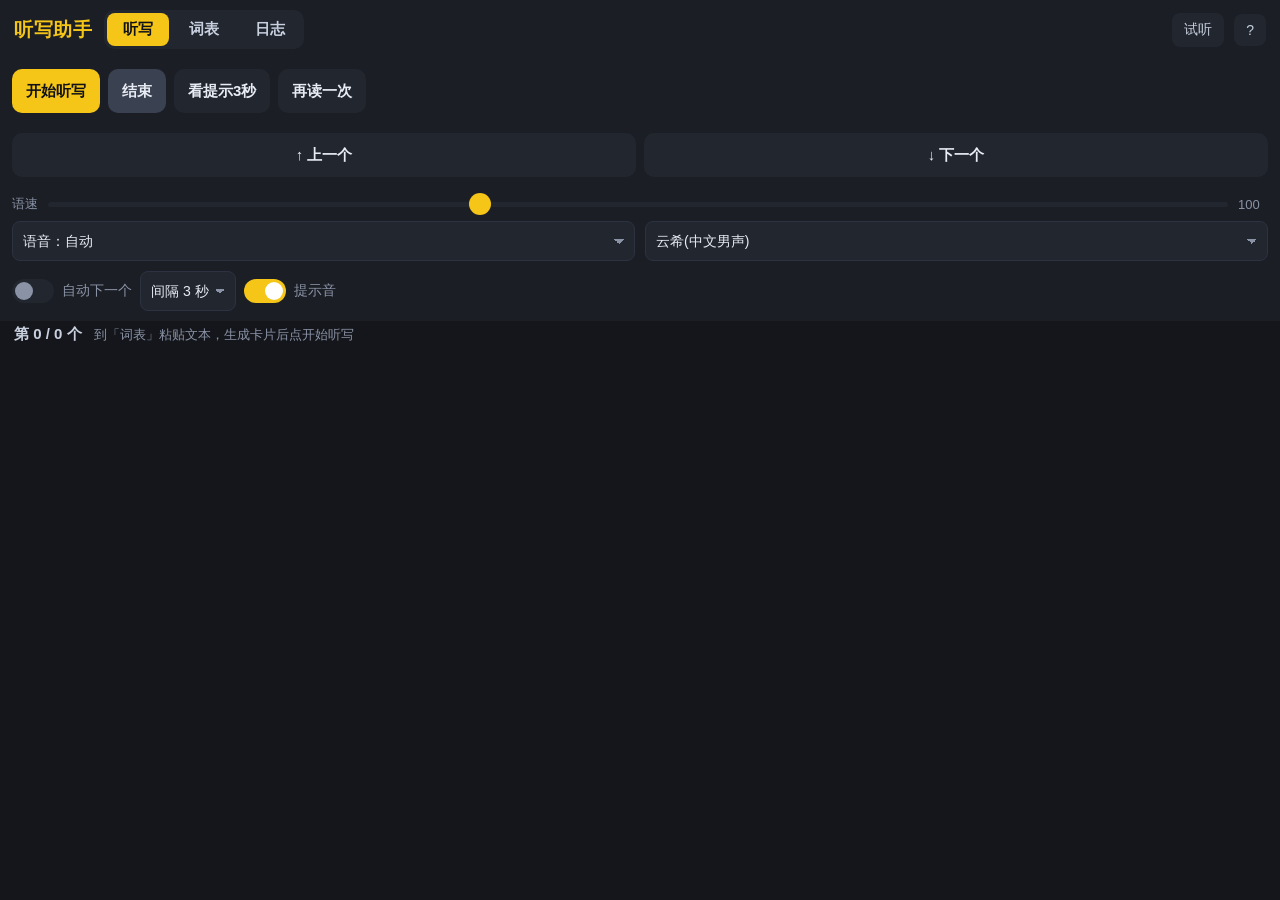
==== commit 84894681: "新增语音来源切换: 本地语音 / 微软在线云希, 含 Sec-MS-GEC 签名与失败回退" ====
--- a/index.html
+++ b/index.html
@@ -98,6 +98,8 @@
 .bar4{padding-top:0}
 .bar4 .sw{flex:0 0 auto}
 .bar .spacer{flex:1}
+.bar5{flex-wrap:wrap;gap:10px;padding-top:0}
+.bar5 .sel{flex:1 1 40%;min-width:0}
 .sel{background:var(--panel2);color:#e8ecf4;border:1px solid var(--border);border-radius:8px;
   padding:8px 10px;font-size:14px;font-family:inherit;min-height:40px;cursor:pointer;
   -webkit-appearance:none;appearance:none;padding-right:26px;
@@ -173,6 +175,18 @@
         <span style="font-size:13px;color:var(--muted);flex:none">语速</span>
         <input type="range" id="rate" min="60" max="170" step="5" value="100">
         <span id="rateVal" style="font-size:13px;color:var(--muted);min-width:30px;flex:none">100</span>
+      </div>
+      <div class="bar bar4 bar5">
+        <select id="ttsEngine" class="sel" title="语音来源">
+          <option value="auto">语音：自动</option>
+          <option value="local">语音：本地(浏览器)</option>
+          <option value="online">语音：微软在线</option>
+        </select>
+        <select id="onlineVoice" class="sel" title="在线音色">
+          <option value="yunxi">云希(中文男声)</option>
+          <option value="andrew">Andrew(英文男声)</option>
+          <option value="auto">自动按语言选</option>
+        </select>
       </div>
       <div class="bar bar4">
         <label class="sw"><input type="checkbox" id="autoNext"><i></i>自动下一个</label>
@@ -242,7 +256,8 @@
 
 var S = {
   rate: 100, autoNext: false, hintSound: true, autoDelay: 3,
-  dedupe: false, punct: false, shuffle: false, lastText: ""
+  dedupe: false, punct: false, shuffle: false, lastText: "",
+  tts: "auto", voice: "yunxi"
 };
 
 var cards = [];       // {text, covered, cur, picked, revealedUntil}
@@ -332,6 +347,46 @@
   setTimeout(refreshVoices, 300);
   setTimeout(refreshVoices, 1000);
   setTimeout(refreshVoices, 2500);
+}
+
+/* 在线语音备选: 中文用云希(男声), 英文用 Andrew(男声) */
+var ONLINE_ZH = "zh-CN-YunxiNeural";
+var ONLINE_EN = "en-US-AndrewMultilingualNeural";
+function voiceFor(text){
+  if(S.voice === "yunxi") return ONLINE_ZH;
+  if(S.voice === "andrew") return ONLINE_EN;
+  if(S.voice === "auto") return hasCJK(text) ? ONLINE_ZH : ONLINE_EN;
+  return hasCJK(text) ? ONLINE_ZH : ONLINE_EN;
+}
+function onlineVoiceLabel(){
+  if(S.voice === "andrew") return "英文男声(Andrew)";
+  if(S.voice === "auto") return "自动(中文云希/英文Andrew)";
+  return "中文男声(云希)";
+}
+
+/* 统一朗读入口: 本地语音 / 微软在线语音 */
+function speakText(text, onEnd){
+  if(!useOnline()) return doSpeak(text, onEnd);
+  return onTtsSpeak(text, onEnd, function(err){
+    // 在线失败 -> 本地有语音就顶上, 别让孩子对着无声干等
+    if(hasSpeech() && localVoiceReady() && S.tts !== "online"){
+      var ok = doSpeak(text, onEnd);
+      if(ok){ setStatus("在线语音失败（" + err + "），已切本地语音"); return; }
+    }
+    if(S.tts === "online"){
+      setStatus("在线语音失败（" + err + "），检查手机联网，点 ? 看诊断");
+    }
+    if(onEnd) onEnd();
+  });
+}
+function useOnline(){
+  if(S.tts === "online") return true;
+  if(S.tts === "local") return false;
+  return !localVoiceReady() && hasOnlineTTS();   // auto: 本地真有本地语音才用本地
+}
+function localVoiceReady(){
+  if(!hasSpeech()) return false;
+  return !!(zhVoice || enVoice);
 }
 
 function pickVoice(text){
@@ -442,6 +497,318 @@
   return true;
 }
 
+/* ---------- 微软在线语音 (Edge Read Aloud 免费接口) ----------
+ * 走 wss://speech.platform.bing.com ... 需要 Sec-MS-GEC 签名,
+ * 签名算法与 rany2/edge-tts 一致, 已在多组固定时间戳上逐字节比对通过。
+ * 只做"点一下按钮才说话"的场景, 不需要 key 也不需要登录。 */
+var TTS_TRUSTED = "6A5AA1D4EAFF4E9FB37E23D68491D6F4";
+var TTS_VERSION = "2-143.0.3650.75";
+var TTS_WSS = "wss://speech.platform.bing.com/consumer/speech/synthesize/readaloud/edge/v1";
+
+var _M = 0xFFFFFFFF, _M64 = (1n << 64n) - 1n;
+var _INIT = [0x6A09E667,0xBB67AE85,0x3C6EF372,0xA54FF53A,0x510E527F,0x9B05688C,0x1F83D9AB,0x5BE0CD19];
+var _STATE = [0xFD9FBEA2,0x91243CE7,0xBE499094,0xCD2E1E0A,0x6C006F49,0x04BD35AB,0xFEB0A7E4,0x03EFFBD2];
+var _SCHED = [0xEB24BF9E,0x1558691F,0xA0C09EE2,0x0CFA32BA,0xA622EE8C,0xD1DD9491,0xC0DD25A0,0xF9E70AB6,0xF0C31573,0x7058CE4E,0x7188E606,0x00E5AB33,0xD258B060,0x72766564];
+var _RC = [0x428A2F98,0x71374491,0xB5C0FBCF,0xE9B5DBA5,0x3956C25B,0x59F111F1,0x923F82A4,0xAB1C5ED5,0xD807AA98,0x12835B01,0x243185BE,0x550C7DC3,0x72BE5D74,0x80DEB1FE,0x9BDC06A7,0xC19BF174,0xE49B69C1,0xEFBE4786,0x0FC19DC6,0x240CA1CC,0x2DE92C6F,0x4A7484AA,0x5CB0A9DC,0x76F988DA,0x983E5152,0xA831C66D,0xB00327C8,0xBF597FC7,0xC6E00BF3,0xD5A79147,0x06CA6351,0x14292967,0x27B70A85,0x2E1B2138,0x4D2C6DFC,0x53380D13,0x650A7354,0x766A0ABB,0x81C2C92E,0x92722C85,0xA2BFE8A1,0xA81A664B,0xC24B8B70,0xC76C51A3,0xD192E819,0xD6990624,0xF40E3585,0x106AA070,0x19A4C116,0x1E376C08,0x2748774C,0x34B0BCB5,0x391C0CB3,0x4ED8AA4A,0x5B9CCA4F,0x682E6FF3,0x748F82EE,0x78A5636F,0x84C87814,0x8CC70208,0x90BEFFFA,0xA4506CEB,0xBEF9A3F7,0xC67178F2];
+var _ADJ = 0xC9DC06A7, _SIG0A = 0x059C0B80, _SIG1A = 0x000B92C0;
+var _BLOCK_RC = _RC.slice(0,14).concat([_ADJ], _RC.slice(15));
+var _COEF = [[0xE82E91B1,0xB32700D0],[0x44DE24C6,0x88DFF51D],[0x3BEB65BC,0x29514038],[0xC89C5933,0xB328CBDF],[0x8D1EC211,0xD405B4D5],[0x314EF5D5,0x26E55F3C],[0xE92491B1,0x607801C6],[0xF0A5B9D5,0x82B2C1FB],[0x06064CF3,0xFA51A3DA],[0xDA79FA60,0x207CC464],[0xBED20560,0x3C3C74F3],[0x89F9C9F8,0xD2D14B61],[0x35FA38C6,0xBB04A2C1],[0xCB49E3C6,0xC5626167]];
+var _CF = 0x82893933n, _CA0 = 0xF2F90B1A, _CA1 = 0x0B1A0000;
+
+function _r32(v, k){ return ((v >>> k) | (v << (32 - k))) >>> 0; }
+function _r16(v){ return (((v << 16) | (v >>> 16)) >>> 0); }
+function _s0(v){ return ((v >>> 7) ^ (v >>> 18) ^ (v >>> 3) ^ (v << 25) ^ (v << 14)) >>> 0; }
+function _s1(v){ return ((v >>> 17) ^ (v >>> 19) ^ (v >>> 10) ^ (v << 15) ^ (v << 13)) >>> 0; }
+function _bswap(v){ return (((v << 24) & 0xFF000000) | ((v << 8) & 0x00FF0000) | ((v >>> 8) & 0x0000FF00) | ((v >>> 24) & 0x000000FF)) >>> 0; }
+function _u64(x){ return BigInt(x >>> 0); }
+
+function _rounds(state, words, first){
+  var a=state[0],b=state[1],c=state[2],d=state[3],e=state[4],f=state[5],g=state[6],h=state[7];
+  var K = (first === 14) ? _BLOCK_RC : _RC;
+  for(var i=first;i<64;i++){
+    var t1 = (h + (_r32(e,6) ^ _r32(e,11) ^ _r32(e,25)) + (g ^ (e & (f ^ g))) + K[i] + words[i]) & _M;
+    var t2 = ((_r32(a,2) ^ _r32(a,13) ^ _r32(a,22)) + ((a & b) | (c & (a | b)))) & _M;
+    h=g; g=f; f=e; e=(d+t1)&_M; d=c; c=b; b=a; a=(t1+t2)&_M;
+  }
+  return [a,b,c,d,e,f,g,h];
+}
+function _expand(w, from){
+  for(var i=from;i<64;i++){ w[i] = (_s1(w[i-2]) + w[i-7] + _s0(w[i-15]) + w[i-16]) & _M; }
+  return w;
+}
+function _shaInit(data){
+  var w = new Array(64); for(var q=0;q<64;q++) w[q]=0;
+  w[14] = ((data[0] << 16) | (data[1] << 8) | data[2]) >>> 0;
+  w[15] = ((data[3] << 24) | (data[4] << 16) | (data[5] << 8) | data[6]) >>> 0;
+  for(var i=16;i<=29;i++){
+    var v = _SCHED[i-16];
+    if(i-2 >= 14){ v = (v + (_s1(w[i-2]) ^ (i === 16 ? _SIG1A : 0))) & _M; }
+    if(i-7 >= 14){ v = (v + w[i-7]) & _M; }
+    if(i-15 >= 14){ v = (v + (_s0(w[i-15]) ^ (i === 29 ? _SIG0A : 0))) & _M; }
+    w[i] = v & _M;
+  }
+  w[30] = (_s1(w[28]) + w[23] + _s0(w[15]) + w[14] + _ADJ - _RC[14]) & _M;
+  _expand(w, 31);
+  var st = _rounds(_STATE, w, 14);
+  for(var j=0;j<8;j++) st[j] = (st[j] + _INIT[j]) & _M;
+  return st;
+}
+function _shaDigest(data){
+  var L = 57 + data.length;
+  var pad = [];
+  for(var i=7;i<data.length;i++) pad.push(data[i]);
+  pad.push(0x80);
+  var n = (55 - L) % 64; if(n < 0) n += 64;
+  for(var p=0;p<n;p++) pad.push(0);
+  var bits = L * 8, hi = Math.floor(bits / 4294967296), lo = bits >>> 0;
+  pad.push((hi>>>24)&255,(hi>>>16)&255,(hi>>>8)&255,hi&255);
+  pad.push((lo>>>24)&255,(lo>>>16)&255,(lo>>>8)&255,lo&255);
+  var st = _shaInit(data.slice(0,7));
+  for(var off=0; off<pad.length; off+=64){
+    var w = new Array(64); for(var z=0;z<64;z++) w[z]=0;
+    for(var k2=0;k2<16;k2++){
+      var q2 = off + k2*4;
+      w[k2] = ((pad[q2] << 24) | (pad[q2+1] << 16) | (pad[q2+2] << 8) | pad[q2+3]) >>> 0;
+    }
+    _expand(w, 16);
+    var r = _rounds(st, w, 0);
+    for(var m=0;m<8;m++) st[m] = (st[m] + r[m]) & _M;
+  }
+  return st;
+}
+function _cs64(data, dg){
+  var ka = (_bswap(dg[0]) | 1) >>> 0, kb = (_bswap(dg[1]) | 1) >>> 0;
+  var fa = (_u64(ka) * _CF) & _M64, fb = (_u64(kb) * _CF) & _M64;
+  var terms = [], offs = [], i, t, q;
+  for(i=0;i<_COEF.length;i++){ terms.push((_u64(_COEF[i][0]) * ((i % 2) ? fb : fa)) & _M64); }
+  for(i=0;i<_COEF.length;i++){ offs.push(_u64(_COEF[i][1])); }
+  var buf = [0].concat(data);
+  while(buf.length % 4) buf.push(0);
+  var words = [];
+  for(i=0;i<buf.length;i+=4){
+    words.push(((buf[i]) | (buf[i+1] << 8) | (buf[i+2] << 16) | (buf[i+3] << 24)) >>> 0);
+  }
+  if(words.length % 2) words.push(0);
+  for(i=0;i<words.length;i++){
+    var wd = words[i];
+    var term = (_u64(wd) * ((i % 2) ? _u64(kb) : _u64(ka))) & _M64;
+    var off = (_u64(_r16(wd)) * ((i % 2) ? 0xC31713DBn : 0xEF0569FBn)) & _M64;
+    if(i === 0){
+      term = (term + ((_u64(_CA0) * fa) & _M64)) & _M64;
+      off = (off + _u64(_CA1)) & _M64;
+    }
+    terms.push(term); offs.push(off);
+  }
+  var swapAcc = 0n, swapLast = 0n, st = 0n, acc = 0n;
+  var KA = _u64(ka), KB = _u64(kb);
+  function r16b(v){ return ((((v & 0xFFFFn) << 16n) | ((v >> 16n) & 0xFFFFn)) & _M64); }
+  for(i=0;i<terms.length;i+=2){
+    var x = terms[i], y = terms[i+1];
+    t = r16b((offs[i] + x) & _M64);
+    q = (t * 0x76F50F34n) & _M64;
+    swapAcc = (swapAcc + ((r16b(q) * 0xC3EFEA97n + q) & _M64)) & _M64;
+    t = r16b((offs[i+1] + y) & _M64);
+    q = (t * 0x1881CE3Cn) & _M64;
+    swapLast = (r16b(q) * 0x35BD1EC9n + q) & _M64;
+    swapAcc = (swapAcc + swapLast) & _M64;
+    st = (st * KA + x) & _M64;
+    st = (r16b(st) * 0xCF98B111n) & _M64;
+    st = (r16b(st) * 0x87085B9Fn) & _M64;
+    st = (r16b(st) * 0x12CEB96Dn) & _M64;
+    st = (r16b(st) * 0x257E1D83n) & _M64;
+    acc = (acc + st) & _M64;
+    t = (st * KB + y) & _M64;
+    t = (r16b(t) * 0xA27416F5n) & _M64;
+    t = (r16b(t) * 0xD38396FFn) & _M64;
+    st = (r16b((r16b(t) * 0x7C932B89n) & _M64) * 0xBFA49F69n) & _M64;
+    acc = (acc + st) & _M64;
+  }
+  var lo = function(v){ return Number(v & 0xFFFFFFFFn) >>> 0; };
+  return [_bswap(lo(swapLast ^ st)), _bswap(lo(swapAcc ^ acc))];
+}
+function _hex8(v){ return ("00000000" + ((v >>> 0).toString(16))).slice(-8).toUpperCase(); }
+function secMsGec(ts){
+  var t = (ts === undefined) ? (Date.now() / 1000) : ts;
+  t += 11644473600;
+  t -= t % 300;
+  t = t * 1e7;
+  var str = t.toFixed(0) + TTS_TRUSTED;
+  var bytes = [];
+  for(var i=0;i<str.length;i++) bytes.push(str.charCodeAt(i) & 255);
+  var dg = _shaDigest(bytes);
+  var c = _cs64(bytes, dg);
+  var h = "";
+  for(var j=0;j<dg.length;j++) h += _hex8(dg[j]);
+  return _hex8(c[0]) + _hex8(c[1]) + "-" + h;
+}
+
+var onlineAudio = new Audio();
+onlineAudio.preload = "auto";
+var onlineState = { wsSeq:0, cache:{}, cacheKeys:[], pcm:null, playing:false, lastErr:"" };
+
+function hasOnlineTTS(){ return typeof WebSocket === "function" && typeof window.Audio === "function"; }
+
+/* 文字 -> mp3 blob, 带会话级缓存
+ * onFail 只为"彻底失败"调用, 调用方可以据此回退到本地语音 */
+function onTtsSpeak(text, onEnd, onFail){
+  if(!text){ if(onEnd) onEnd(); return false; }
+  if(!hasOnlineTTS()){ if(onFail) onFail("不支持"); else if(onEnd) onEnd(); return false; }
+  var key = S.voice + "|" + S.rate + "|" + text;
+  if(onlineState.cache[key]){
+    playOnlineBlob(onlineState.cache[key], onEnd);
+    return true;
+  }
+  var seq = ++onlineState.wsSeq;
+  var done = false;
+  function finish(err){
+    if(done) return;
+    done = true;
+    speaking = false;
+    onlineState.playing = false;
+    if(err){
+      onlineState.lastErr = err;
+      spDiag.errors.push("online:" + err);
+      if(onFail) onFail(err);
+      else if(onEnd) onEnd();
+      return;
+    }
+    if(onEnd) onEnd();
+  }
+  try{ onlineAudio.pause(); }catch(e){}
+  speaking = true;
+  onlineState.playing = true;
+
+  var voice = voiceFor(text);
+  var gec = secMsGec();
+  var cid = "";
+  try{
+    var ab = new Uint8Array(16);
+    crypto.getRandomValues(ab);
+    for(var i=0;i<ab.length;i++) cid += ("0"+ab[i].toString(16)).slice(-2);
+  }catch(e){ cid = String(Date.now()) + Math.random().toString(16).slice(2); }
+
+  var url = TTS_WSS + "?TrustedClientToken=" + TTS_TRUSTED
+    + "&Sec-MS-GEC=" + encodeURIComponent(gec)
+    + "&Sec-MS-GEC-Version=" + TTS_VERSION
+    + "&ConnectionId=" + cid;
+
+  var ws, chunks = [], headersDone = false;
+  var timer = setTimeout(function(){
+    try{ ws.close(); }catch(e){}
+    finish("超时");
+  }, 12000);
+
+  try{ ws = new WebSocket(url); }
+  catch(e){ clearTimeout(timer); finish("连接失败"); return false; }
+  ws.binaryType = "arraybuffer";
+
+  ws.onopen = function(){
+    if(seq !== onlineState.wsSeq){ try{ ws.close(); }catch(e){} return; }
+    var now = new Date().toString();
+    var cfg = "X-Timestamp:" + now + "\r\nContent-Type:application/json; charset=utf-8\r\nPath:speech.config\r\n\r\n"
+      + JSON.stringify({ context:{ synthesis:{ audio:{
+          metadataoptions:{ sentenceBoundaryEnabled:false, wordBoundaryEnabled:false },
+          outputFormat:"audio-24khz-48kbitrate-mono-mp3"
+        } } } });
+    try{ ws.send(cfg); }catch(e){}
+    var ratePct = Math.round((S.rate - 100));
+    var pct = (ratePct >= 0 ? "+" : "") + ratePct + "%";
+    var ssml = '<speak version="1.0" xmlns="http://www.w3.org/2001/10/synthesis" xml:lang="' + (hasCJK(text) ? "zh-CN" : "en-US") + '">'
+      + '<voice name="' + voice + '"><prosody rate="' + pct + '" pitch="+0Hz">'
+      + escapeXml(text) + "</prosody></voice></speak>";
+    var head = "X-RequestId:" + cid + "\r\nContent-Type:application/ssml+xml\r\nX-Timestamp:" + now + "Z\r\nPath:ssml\r\n\r\n";
+    try{ ws.send(head + ssml); }catch(e){}
+  };
+  ws.onmessage = function(ev){
+    if(typeof ev.data === "string"){
+      if(ev.data.indexOf("Path:turn.end") >= 0){
+        clearTimeout(timer);
+        try{ ws.close(); }catch(e){}
+        if(seq !== onlineState.wsSeq) return;
+        if(!chunks.length){ finish("没有收到音频"); return; }
+        var blob;
+        try{ blob = new Blob(chunks, { type:"audio/mpeg" }); }
+        catch(e){ finish("音频组装失败"); return; }
+        if(blob.size < 600){ finish("音频太短"); return; }
+        onlineState.cache[key] = blob;
+        onlineState.cacheKeys.push(key);
+        while(onlineState.cacheKeys.length > 400){
+          delete onlineState.cache[onlineState.cacheKeys.shift()];
+        }
+        playOnlineBlob(blob, function(){
+          finish(null);
+        });
+      }
+      return;
+    }
+    // 二进制帧前 2 字节是头长度, 后面是 音频数据
+    try{
+      var buf = new Uint8Array(ev.data);
+      var hlen = (buf[0] << 8) | buf[1];
+      var from = 2 + hlen;
+      if(buf.length > from){ chunks.push(buf.subarray(from)); }
+    }catch(e){}
+  };
+  ws.onerror = function(){
+    clearTimeout(timer);
+    finish("网络错误");
+  };
+  ws.onclose = function(){
+    if(done) return;
+    clearTimeout(timer);
+    if(!chunks.length) finish("连接被关闭");
+  };
+  return true;
+}
+
+function playOnlineBlob(blob, onEnd){
+  var url;
+  try{ url = URL.createObjectURL(blob); }catch(e){ if(onEnd) onEnd(); return; }
+  onlineAudio.onended = function(){
+    try{ URL.revokeObjectURL(url); }catch(e){}
+    speaking = false;
+    onlineState.playing = false;
+    if(onEnd) onEnd();
+  };
+  onlineAudio.onerror = function(){
+    try{ URL.revokeObjectURL(url); }catch(e){}
+    speaking = false;
+    onlineState.playing = false;
+    onlineState.lastErr = "播放失败";
+    if(onEnd) onEnd();
+  };
+  try{
+    onlineAudio.src = url;
+    onlineAudio.rate = 1;
+    var p = onlineAudio.play();
+    if(p && typeof p.catch === "function"){
+      p.catch(function(){
+        onlineState.lastErr = "浏览器拦了自动播放";
+        speaking = false;
+        onlineState.playing = false;
+        if(onEnd) onEnd();
+      });
+    }
+  }catch(e){
+    speaking = false;
+    if(onEnd) onEnd();
+  }
+}
+
+function escapeXml(s){
+  return String(s).replace(/&/g,"&amp;").replace(/</g,"&lt;").replace(/>/g,"&gt;").replace(/"/g,"&quot;");
+}
+
+/* 在线模式下没有"试听预热"这回事, 但保留手势里创建 audio 的动作 */
+function unlockOnline(){
+  if(!hasOnlineTTS()) return;
+  try{
+    if(!onlineAudio.src){
+      onlineAudio.src = "[data-uri]";
+    }
+  }catch(e){}
+}
+
 /* 用户手势里预热一次, 解除安卓浏览器的自动播放限制 */
 function unlockSpeech(){
   if(!hasSpeech()) return;
@@ -677,7 +1044,8 @@
 
 function stopDict(silent, keepRecord){
   if(window.speechSynthesis){ try{ window.speechSynthesis.cancel(); }catch(e){} }
-  speaking = false;
+  try{ onlineState.wsSeq++; onlineAudio.pause(); }catch(e){}
+  speaking = false; onlineState.playing = false;
   if(autoTimer){ clearTimeout(autoTimer); autoTimer = null; }
   if(revealTimer){ clearTimeout(revealTimer); revealTimer = null; }
   var was = running;
@@ -731,7 +1099,7 @@
   if(current < 0 || current >= cards.length) return;
   var text = cards[current].text;
   if(autoTimer){ clearTimeout(autoTimer); autoTimer = null; }
-  var ok = doSpeak(text, function(){
+  var ok = speakText(text, function(){
     if(running && S.autoNext && current < cards.length-1){
       var wait = Math.max(1, Math.min(9, parseInt(S.autoDelay,10) || 3)) * 1000;
       setStatus("读完，等 " + (wait/1000) + " 秒后自动下一个…");
@@ -1040,7 +1408,7 @@
   $("btnDiagTest").onclick = function(){
     ensureAudio();
     unlockSpeech();
-    doSpeak("测试发声，一二三四五", function(){
+    speakText("测试发声，一二三四五", function(){
       setTimeout(renderDiag, 400);
     });
     setTimeout(renderDiag, 1200);
@@ -1050,7 +1418,7 @@
     ensureAudio();
     var t = (current >= 0 && cards[current]) ? cards[current].text : "苹果 计算机 homework";
     setStatus(running ? "试听当前词" : ("试听：" + t));
-    doSpeak(t);
+    speakText(t);
   };
 
   $("rate").oninput = function(){
@@ -1067,6 +1435,21 @@
   $("hintSound").onchange = function(){
     S.hintSound = this.checked; saveSet();
     if(this.checked) playHint();
+  };
+  $("ttsEngine").onchange = function(){
+    S.tts = this.value; saveSet();
+    try{ onlineState.wsSeq++; onlineAudio.pause(); }catch(e){}
+    if(window.speechSynthesis){ try{ window.speechSynthesis.cancel(); }catch(e){} }
+    var msg = (S.tts === "online") ? "在线语音：微软云希，需要联网"
+            : (S.tts === "local") ? "本地语音：浏览器自带" : "自动：本地没有语音时用在线";
+    toast(msg);
+    speakText("语音已切换");
+  };
+  $("onlineVoice").onchange = function(){
+    S.voice = this.value; saveSet();
+    onlineState.cache = {}; onlineState.cacheKeys = [];
+    toast("音色：" + onlineVoiceLabel());
+    speakText(hasCJK("中文") ? "这是微软云希的声音" : "this is Andrew");
   };
 
   $("optDedupe").onchange = function(){ S.dedupe = this.checked; saveSet(); updateCount(); };
@@ -1203,6 +1586,14 @@
   L.push("中文语音: " + (zhVoice ? (zhVoice.name + " | " + (zhVoice.localService === false ? "云端" : "本地")) : "【无】"));
   L.push("英文语音: " + (enVoice ? (enVoice.name + " | " + (enVoice.localService === false ? "云端" : "本地")) : "【无】"));
   L.push("");
+  L.push("【当前语音来源】");
+  L.push("设置: " + (S.tts || "auto") + " -> 实际: " + (useOnline() ? "微软在线" : "浏览器本地"));
+  L.push("在线音色: " + onlineVoiceLabel() + "  (" + voiceFor("中") + ")");
+  L.push("本地语音可用: " + (localVoiceReady() ? "是" : "否"));
+  L.push("WebSocket / Audio: " + (hasOnlineTTS() ? "有" : "【没有】"));
+  L.push("在线缓存: " + onlineState.cacheKeys.length + " 条");
+  L.push("在线最后错误: " + (onlineState.lastErr || "无"));
+  L.push("");
   L.push("【发声统计】");
   L.push("尝试次数: " + spDiag.tries);
   L.push("成功开始: " + spDiag.started);
@@ -1216,7 +1607,10 @@
   }
   L.push("");
   L.push("【结论建议】");
-  if(!window.speechSynthesis){
+  if(useOnline()){
+    L.push("正在使用微软在线语音。若没声音，检查手机是否联网、是否开了代理拦截。");
+    L.push("点上面「测试发声」可以直接试。");
+  } else if(!window.speechSynthesis){
     L.push("这个浏览器不支持网页语音，请换 Chrome 浏览器打开本文件。");
   } else if(!voices.length && spDiag.started === 0){
     L.push("浏览器报告 0 个语音，且从未成功发声。");
@@ -1247,14 +1641,19 @@
   S.autoDelay = parseInt(S.autoDelay, 10) || 3;
   $("autoDelay").value = String(S.autoDelay);
   $("hintSound").checked = !!S.hintSound;
+  S.tts = S.tts || "auto"; S.voice = S.voice || "yunxi";
+  $("ttsEngine").value = S.tts;
+  $("onlineVoice").value = S.voice;
   $("optDedupe").checked = !!S.dedupe;
   $("optPunct").checked = !!S.punct;
   $("optShuffle").checked = !!S.shuffle;
   if(S.lastText){ $("txt").value = S.lastText; }
   bind();
   setTimeout(function(){
-    if(!hasSpeech()){
+    if(!hasSpeech() && S.tts === "local"){
       toast("此浏览器不支持网页语音，请换 Chrome 打开（点右上角 ? 看诊断）");
+    } else if(!localVoiceReady() && hasOnlineTTS()){
+      toast("本机没有可用的本地语音，已自动使用微软在线云希");
     }
   }, 1500);
   renderLogs();
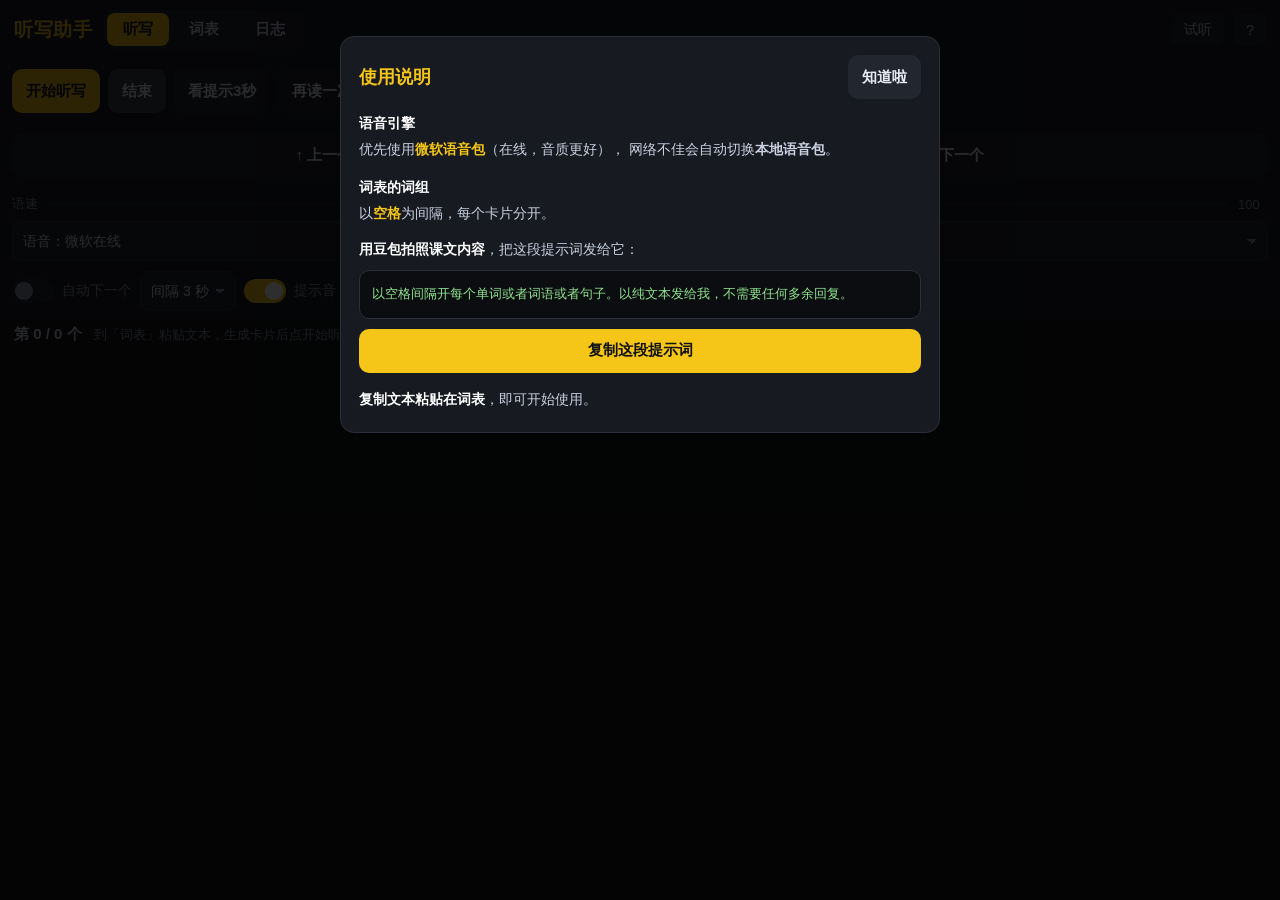
==== commit 2cd38e79: "默认微软在线语音并自动回退本地; 按5个一组预缓存; 首次使用说明弹窗; 粘贴剪贴板; 日志导入到词表" ====
--- a/index.html
+++ b/index.html
@@ -123,7 +123,8 @@
 .daygrp{color:var(--yellow);font-size:13px;font-weight:700;padding:10px 8px 4px}
 .logitem{padding:10px 8px;border-radius:8px;font-size:14px;color:#c9d1e0;cursor:pointer;display:block;width:100%;text-align:left;background:transparent;border:none;font-family:inherit}
 .logitem:active{background:var(--panel2)}
-.logitem.sel{background:var(--panel2);color:#fff}
+.logitem.sel{background:#3b82f6;color:#fff;box-shadow:0 0 0 1px #60a5fa inset}
+.logitem.sel .logtime{color:#dbeafe}
 .hintrow{display:flex;gap:8px;padding:0 12px 10px;flex:none;flex-wrap:wrap}
 .empty{color:var(--dim);padding:24px;text-align:center;font-size:14px}
 
@@ -178,9 +179,8 @@
       </div>
       <div class="bar bar4 bar5">
         <select id="ttsEngine" class="sel" title="语音来源">
-          <option value="auto">语音：自动</option>
+          <option value="online">语音：微软在线</option>
           <option value="local">语音：本地(浏览器)</option>
-          <option value="online">语音：微软在线</option>
         </select>
         <select id="onlineVoice" class="sel" title="在线音色">
           <option value="yunxi">云希(中文男声)</option>
@@ -216,6 +216,7 @@
         <span id="countlbl"></span>
       </div>
       <div class="row" style="justify-content:flex-end;padding-bottom:14px">
+        <button class="btn" id="btnPaste">粘贴剪贴板</button>
         <button class="btn" id="btnClear">清空</button>
         <button class="btn primary" id="btnGen">生成卡片</button>
       </div>
@@ -225,7 +226,7 @@
     <section class="view" id="v-log">
       <div class="stats" id="stats">累计 0 次听写</div>
       <div class="hintrow">
-        <button class="btn primary" id="btnImportList">导入词表</button>
+        <button class="btn primary" id="btnImportList">导入到词表</button>
         <input type="file" id="fileIn" accept=".txt,.csv,.json,text/plain" style="display:none">
         <button class="btn" id="btnDel" style="margin-left:auto">删除这条</button>
       </div>
@@ -235,6 +236,30 @@
       </div>
     </section>
   </main>
+</div>
+<div id="guide" style="display:none;position:fixed;inset:0;background:rgba(0,0,0,.82);z-index:210;padding:16px;overflow:auto;-webkit-overflow-scrolling:touch">
+  <div style="max-width:600px;margin:20px auto;background:#171a21;border:1px solid #2a2f3a;border-radius:14px;padding:18px 18px 20px">
+    <div style="display:flex;align-items:center;margin-bottom:12px">
+      <b style="color:#f5c518;font-size:18px">使用说明</b>
+      <span style="flex:1"></span>
+      <button class="btn" id="btnGuideClose" style="padding:7px 14px">知道啦</button>
+    </div>
+
+    <div style="font-size:14px;line-height:1.85;color:#c9d1e0">
+      <p style="margin:0 0 12px"><b style="color:#fff">语音引擎</b><br>
+      优先使用<b style="color:#f5c518">微软语音包</b>（在线，音质更好），
+      网络不佳会自动切换<b>本地语音包</b>。</p>
+
+      <p style="margin:0 0 10px"><b style="color:#fff">词表的词组</b><br>
+      以<b style="color:#f5c518">空格</b>为间隔，每个卡片分开。</p>
+
+      <p style="margin:0 0 8px"><b style="color:#fff">用豆包拍照课文内容</b>，把这段提示词发给它：</p>
+      <div id="promptBox" style="background:#0b0d10;border:1px solid #2a2f3a;border-radius:10px;padding:12px;font-size:13px;line-height:1.7;color:#8fe38f;white-space:pre-wrap;word-break:break-all;margin-bottom:10px">以空格间隔开每个单词或者词语或者句子。以纯文本发给我，不需要任何多余回复。</div>
+      <button class="btn primary" id="btnCopyPrompt" style="width:100%;margin-bottom:14px">复制这段提示词</button>
+
+      <p style="margin:0"><b style="color:#fff">复制文本粘贴在词表</b>，即可开始使用。</p>
+    </div>
+  </div>
 </div>
 <div id="diag" style="display:none;position:fixed;inset:0;background:rgba(0,0,0,.92);z-index:200;padding:16px;overflow:auto;-webkit-overflow-scrolling:touch">
   <div style="max-width:640px;margin:0 auto">
@@ -257,7 +282,7 @@
 var S = {
   rate: 100, autoNext: false, hintSound: true, autoDelay: 3,
   dedupe: false, punct: false, shuffle: false, lastText: "",
-  tts: "auto", voice: "yunxi"
+  tts: "online", voice: "yunxi"
 };
 
 var cards = [];       // {text, covered, cur, picked, revealedUntil}
@@ -368,21 +393,18 @@
 function speakText(text, onEnd){
   if(!useOnline()) return doSpeak(text, onEnd);
   return onTtsSpeak(text, onEnd, function(err){
-    // 在线失败 -> 本地有语音就顶上, 别让孩子对着无声干等
-    if(hasSpeech() && localVoiceReady() && S.tts !== "online"){
+    // 微软在线是首选; 断网/失败就自动顶上本地语音, 别让孩子对着无声干等
+    if(hasSpeech()){
       var ok = doSpeak(text, onEnd);
-      if(ok){ setStatus("在线语音失败（" + err + "），已切本地语音"); return; }
-    }
-    if(S.tts === "online"){
-      setStatus("在线语音失败（" + err + "），检查手机联网，点 ? 看诊断");
-    }
+      if(ok){ setStatus("微软语音失败（" + err + "），已自动切本地语音"); return; }
+    }
+    setStatus("微软语音失败（" + err + "），本地语音也不可用，点 ? 看诊断");
     if(onEnd) onEnd();
   });
 }
 function useOnline(){
-  if(S.tts === "online") return true;
-  if(S.tts === "local") return false;
-  return !localVoiceReady() && hasOnlineTTS();   // auto: 本地真有本地语音才用本地
+  // 默认(以及缺省值)一律用微软在线; 只有用户明确选本地才走浏览器
+  return S.tts !== "local" && hasOnlineTTS();
 }
 function localVoiceReady(){
   if(!hasSpeech()) return false;
@@ -761,6 +783,138 @@
   return true;
 }
 
+/* ---------- 预取: 按 5 个一组往后缓存 --------
+ * 听写时卡到哪张才去合成, 换卡会有 1~3 秒空档。
+ * 这里在后台按"组"提前把后面 5 个词的音频合成好放进 cache,
+ * 用的是一条独立的静默 WebSocket, 不碰 onlineAudio, 也不打断当前朗读。 */
+var PREFETCH_GROUP = 5;          // 一组 5 个
+var prefetchState = { running:false, queue:[], done:{}, failed:{}, ws:null, timer:null };
+
+function pfKey(text){ return S.voice + "|" + S.rate + "|" + text; }
+
+/* 把 idx 开始的 5 个词排进队列 (只排还没缓存的) */
+function prefetchGroupFrom(idx){
+  if(!useOnline() || !hasOnlineTTS()) return;
+  var end = Math.min(cards.length, idx + PREFETCH_GROUP);
+  for(var i = Math.max(0, idx); i < end; i++){
+    var t = cards[i] && cards[i].text;
+    if(!t) continue;
+    var k = pfKey(t);
+    if(onlineState.cache[k] || prefetchState.done[k]) continue;
+    if(prefetchState.queue.indexOf(t) >= 0) continue;
+    if(prefetchState.failed[k]) continue;
+    prefetchState.queue.push(t);
+  }
+  if(!prefetchState.running) runPrefetch();
+}
+
+function runPrefetch(){
+  if(prefetchState.running) return;
+  var text = prefetchState.queue.shift();
+  if(!text){ prefetchState.running = false; return; }
+  prefetchState.running = true;
+  var key = pfKey(text);
+  if(onlineState.cache[key] || prefetchState.done[key]){
+    prefetchState.running = false;
+    setTimeout(runPrefetch, 0);
+    return;
+  }
+  fetchOnlineAudio(text, function(blob, err){
+    if(blob){
+      onlineState.cache[key] = blob;
+      onlineState.cacheKeys.push(key);
+      while(onlineState.cacheKeys.length > 400){
+        delete onlineState.cache[onlineState.cacheKeys.shift()];
+      }
+      prefetchState.done[key] = 1;
+    } else {
+      prefetchState.failed[key] = err || "err";   // 失败的这个词不再重试, 读到时再走正常流程
+    }
+    prefetchState.running = false;
+    setTimeout(runPrefetch, 120);
+  });
+}
+
+function clearPrefetch(){
+  prefetchState.queue = [];
+  prefetchState.failed = {};
+  try{ if(prefetchState.ws){ prefetchState.ws.close(); } }catch(e){}
+  prefetchState.ws = null;
+  prefetchState.running = false;
+}
+
+/* 纯取音频, 不播放, 不占用 onlineAudio */
+function fetchOnlineAudio(text, cb){
+  var done = false;
+  function fin(blob, err){
+    if(done) return;
+    done = true;
+    try{ if(pfWs){ pfWs.close(); } }catch(e){}
+    cb(blob, err);
+  }
+  var pfWs = null;
+  var voice = voiceFor(text);
+  var gec = secMsGec();
+  var cid = mkId();
+  var url = TTS_WSS + "?TrustedClientToken=" + TTS_TRUSTED
+    + "&Sec-MS-GEC=" + encodeURIComponent(gec)
+    + "&Sec-MS-GEC-Version=" + TTS_VERSION
+    + "&ConnectionId=" + cid;
+  var chunks = [];
+  var timer = setTimeout(function(){ fin(null, "超时"); }, 12000);
+  try{ pfWs = new WebSocket(url); }
+  catch(e){ clearTimeout(timer); cb(null, "连接失败"); return; }
+  prefetchState.ws = pfWs;
+  pfWs.binaryType = "arraybuffer";
+  pfWs.onopen = function(){
+    var now = new Date().toString();
+    var cfg = "X-Timestamp:" + now + "\r\nContent-Type:application/json; charset=utf-8\r\nPath:speech.config\r\n\r\n"
+      + JSON.stringify({ context:{ synthesis:{ audio:{
+          metadataoptions:{ sentenceBoundaryEnabled:false, wordBoundaryEnabled:false },
+          outputFormat:"audio-24khz-48kbitrate-mono-mp3"
+        } } } });
+    try{ pfWs.send(cfg); }catch(e){}
+    var pct = ((S.rate - 100) >= 0 ? "+" : "") + Math.round(S.rate - 100) + "%";
+    var ssml = '<speak version="1.0" xmlns="http://www.w3.org/2001/10/synthesis" xml:lang="'
+      + (hasCJK(text) ? "zh-CN" : "en-US") + '"><voice name="' + voice + '">'
+      + '<prosody rate="' + pct + '" pitch="+0Hz">' + escapeXml(text) + "</prosody></voice></speak>";
+    var head = "X-RequestId:" + cid + "\r\nContent-Type:application/ssml+xml\r\nX-Timestamp:" + now + "Z\r\nPath:ssml\r\n\r\n";
+    try{ pfWs.send(head + ssml); }catch(e){}
+  };
+  pfWs.onmessage = function(ev){
+    if(typeof ev.data === "string"){
+      if(ev.data.indexOf("Path:turn.end") >= 0){
+        clearTimeout(timer);
+        if(!chunks.length){ fin(null, "无音频"); return; }
+        var blob;
+        try{ blob = new Blob(chunks, { type:"audio/mpeg" }); }
+        catch(e){ fin(null, "组装失败"); return; }
+        if(blob.size < 600){ fin(null, "音频太短"); return; }
+        fin(blob, null);
+      }
+      return;
+    }
+    try{
+      var buf = new Uint8Array(ev.data);
+      var hlen = (buf[0] << 8) | buf[1];
+      var from = 2 + hlen;
+      if(buf.length > from){ chunks.push(buf.subarray(from)); }
+    }catch(e){}
+  };
+  pfWs.onerror = function(){ clearTimeout(timer); fin(null, "网络错误"); };
+  pfWs.onclose = function(){ if(!done){ clearTimeout(timer); fin(null, "连接关闭"); } };
+}
+
+function mkId(){
+  var cid = "";
+  try{
+    var ab = new Uint8Array(16);
+    crypto.getRandomValues(ab);
+    for(var i=0;i<ab.length;i++) cid += ("0"+ab[i].toString(16)).slice(-2);
+  }catch(e){ cid = String(Date.now()) + Math.random().toString(16).slice(2); }
+  return cid;
+}
+
 function playOnlineBlob(blob, onEnd){
   var url;
   try{ url = URL.createObjectURL(blob); }catch(e){ if(onEnd) onEnd(); return; }
@@ -1037,7 +1191,10 @@
   visited = {};
   hintCount = 0; hintWords = [];
   current = -1;
+  clearPrefetch();
   setStatus("听写进行中...");
+  // 第一组先排上, 后面边说边补
+  prefetchGroupFrom(want);
   goto(want);
   recordNow("running");
 }
@@ -1045,6 +1202,7 @@
 function stopDict(silent, keepRecord){
   if(window.speechSynthesis){ try{ window.speechSynthesis.cancel(); }catch(e){} }
   try{ onlineState.wsSeq++; onlineAudio.pause(); }catch(e){}
+  clearPrefetch();
   speaking = false; onlineState.playing = false;
   if(autoTimer){ clearTimeout(autoTimer); autoTimer = null; }
   if(revealTimer){ clearTimeout(revealTimer); revealTimer = null; }
@@ -1087,6 +1245,8 @@
   updateProgress();
   scrollToCard(c);
   speakCurrent();
+  // 每走到 5 的整倍数, 把后面 5 个补进缓存
+  if(useOnline() && (idx % PREFETCH_GROUP) === 0) prefetchGroupFrom(idx);
   recordNow("running");
 }
 
@@ -1251,9 +1411,86 @@
   lines.push("本次听写过的词：");
   lines.push("  " + ((s.words||[]).join("  ") || "（无）"));
   lines.push("");
-  lines.push("完整词表：");
+  lines.push("完整词表（点上面「导入到词表」可放回词表页）：");
   lines.push("  " + (s.all_words||[]).join("  "));
   $("logdetail").textContent = lines.join("\n");
+}
+
+/* ---------- 通用复制 ---------- */
+function copyText(text, cb){
+  function legacy(){
+    var ta = document.createElement("textarea");
+    ta.value = text;
+    ta.style.cssText = "position:fixed;left:-9999px;top:0;opacity:0";
+    document.body.appendChild(ta);
+    ta.select();
+    var ok = false;
+    try{ ok = document.execCommand("copy"); }catch(e){}
+    document.body.removeChild(ta);
+    cb(ok);
+  }
+  if(navigator.clipboard && navigator.clipboard.writeText){
+    navigator.clipboard.writeText(text).then(function(){ cb(true); }).catch(legacy);
+  } else { legacy(); }
+}
+
+/* ---------- 首次打开的使用说明 ---------- */
+var KEY_GUIDE = "dict_guide_seen_v1";
+var GUIDE_PROMPT = "以空格间隔开每个单词或者词语或者句子。以纯文本发给我，不需要任何多余回复。";
+
+function maybeShowGuide(){
+  var seen = false;
+  try{ seen = !!localStorage.getItem(KEY_GUIDE); }catch(e){}
+  if(seen) return;
+  $("guide").style.display = "block";
+}
+function closeGuide(){
+  $("guide").style.display = "none";
+  try{ localStorage.setItem(KEY_GUIDE, "1"); }catch(e){}
+}
+
+/* ---------- 从剪贴板粘贴 ---------- */
+/* 优先用异步 Clipboard API (https 下才有权限); 老浏览器退回 execCommand 方案 */
+function pasteFromClipboard(){
+  function apply(text){
+    text = String(text || "").replace(new RegExp(String.fromCharCode(13)+"?"+String.fromCharCode(10), "g"), String.fromCharCode(10)).trim();
+    if(!text){ toast("剪贴板是空的"); return; }
+    var box = $("txt");
+    // 已有内容就接在后面, 不覆盖用户正在编辑的东西
+    var cur = box.value;
+    if(cur && cur.trim()){ box.value = cur.replace(new RegExp("\\s+$"), "") + " " + text; }
+    else { box.value = text; }
+    S.lastText = box.value;
+    saveSet();
+    updateCount();
+    switchView("input");
+    setStatus("已从剪贴板粘贴 " + countWords(text) + " 个词");
+    toast("粘贴成功");
+  }
+  function fallback(){
+    var box = $("txt");
+    var prev = box.value;
+    try{
+      box.focus();
+      var ok = document.execCommand("paste");
+      if(!ok){ box.value = prev; throw new Error("execCommand refused"); }
+      S.lastText = box.value; saveSet(); updateCount();
+      toast("粘贴成功");
+    }catch(e){
+      box.value = prev;
+      toast("浏览器不让直接读剪贴板，请长按输入框手动粘贴");
+    }
+  }
+  if(navigator.clipboard && navigator.clipboard.readText){
+    navigator.clipboard.readText().then(apply).catch(fallback);
+  } else {
+    fallback();
+  }
+}
+function countWords(t){
+  var a = String(t||"").split(new RegExp("\\s+")), n = 0;
+  for(var i=0;i<a.length;i++){ if(a[i]) n++; }
+  return n;
 }
 
 /* ---------- 导入词表 ---------- */
@@ -1422,9 +1659,12 @@
   };
 
   $("rate").oninput = function(){
+    var oldRate = S.rate;
     S.rate = parseInt(this.value, 10) || 100;
     $("rateVal").textContent = S.rate;
     saveSet();
+    // 语速变了缓存的音频就对不上了
+    if(S.rate !== oldRate){ clearPrefetch(); }
   };
   $("autoNext").onchange = function(){ S.autoNext = this.checked; saveSet(); };
   $("autoDelay").onchange = function(){
@@ -1440,14 +1680,15 @@
     S.tts = this.value; saveSet();
     try{ onlineState.wsSeq++; onlineAudio.pause(); }catch(e){}
     if(window.speechSynthesis){ try{ window.speechSynthesis.cancel(); }catch(e){} }
-    var msg = (S.tts === "online") ? "在线语音：微软云希，需要联网"
-            : (S.tts === "local") ? "本地语音：浏览器自带" : "自动：本地没有语音时用在线";
+    var msg = (S.tts === "online") ? "微软在线语音（云希），需要联网"
+            : "本地语音：浏览器自带";
     toast(msg);
     speakText("语音已切换");
   };
   $("onlineVoice").onchange = function(){
     S.voice = this.value; saveSet();
     onlineState.cache = {}; onlineState.cacheKeys = [];
+    clearPrefetch();
     toast("音色：" + onlineVoiceLabel());
     speakText(hasCJK("中文") ? "这是微软云希的声音" : "this is Andrew");
   };
@@ -1461,6 +1702,15 @@
     window._sv = setTimeout(saveSet, 500);
     updateCount();
   };
+  $("btnPaste").onclick = function(){ pasteFromClipboard(); };
+  $("btnGuideClose").onclick = function(){ closeGuide(); };
+  $("btnCopyPrompt").onclick = function(){
+    var btn = this;
+    copyText(GUIDE_PROMPT, function(ok){
+      btn.textContent = ok ? "已复制 ✓" : "复制失败，长按上面文字手动复制";
+      setTimeout(function(){ btn.textContent = "复制这段提示词"; }, 1800);
+    });
+  };
   $("btnClear").onclick = function(){ $("txt").value = ""; S.lastText = ""; saveSet(); updateCount(); };
   $("btnGen").onclick = function(){
     var ws = parseWords($("txt").value, $("optPunct").checked, $("optDedupe").checked);
@@ -1470,7 +1720,19 @@
     setStatus("已生成 " + ws.length + " 张卡片，点开始听写");
   };
 
-  $("btnImportList").onclick = function(){ $("fileIn").click(); };
+  $("btnImportList").onclick = function(){
+    if(!selSession){ toast("先在下面选一条听写记录"); return; }
+    var list = (selSession.all_words && selSession.all_words.length)
+             ? selSession.all_words.slice()
+             : (selSession.words || []).slice();
+    if(!list.length){ toast("这条记录里没有词表"); return; }
+    $("txt").value = list.join(" ");
+    S.lastText = $("txt").value;
+    saveSet();
+    updateCount();
+    switchView("input");
+    toast("已导入 " + list.length + " 个词，点「生成卡片」开始");
+  };
   $("fileIn").onchange = function(){
     if(this.files && this.files[0]) importWordList(this.files[0]);
     this.value = "";
@@ -1587,7 +1849,7 @@
   L.push("英文语音: " + (enVoice ? (enVoice.name + " | " + (enVoice.localService === false ? "云端" : "本地")) : "【无】"));
   L.push("");
   L.push("【当前语音来源】");
-  L.push("设置: " + (S.tts || "auto") + " -> 实际: " + (useOnline() ? "微软在线" : "浏览器本地"));
+  L.push("设置: " + (S.tts || "online") + " -> 实际: " + (useOnline() ? "微软在线" : "浏览器本地"));
   L.push("在线音色: " + onlineVoiceLabel() + "  (" + voiceFor("中") + ")");
   L.push("本地语音可用: " + (localVoiceReady() ? "是" : "否"));
   L.push("WebSocket / Audio: " + (hasOnlineTTS() ? "有" : "【没有】"));
@@ -1641,7 +1903,8 @@
   S.autoDelay = parseInt(S.autoDelay, 10) || 3;
   $("autoDelay").value = String(S.autoDelay);
   $("hintSound").checked = !!S.hintSound;
-  S.tts = S.tts || "auto"; S.voice = S.voice || "yunxi";
+  if(!S.tts || S.tts === "auto") S.tts = "online";   // 老版本存的是 auto
+  S.voice = S.voice || "yunxi";
   $("ttsEngine").value = S.tts;
   $("onlineVoice").value = S.voice;
   $("optDedupe").checked = !!S.dedupe;
@@ -1650,15 +1913,14 @@
   if(S.lastText){ $("txt").value = S.lastText; }
   bind();
   setTimeout(function(){
-    if(!hasSpeech() && S.tts === "local"){
+    if(S.tts === "local" && !hasSpeech()){
       toast("此浏览器不支持网页语音，请换 Chrome 打开（点右上角 ? 看诊断）");
-    } else if(!localVoiceReady() && hasOnlineTTS()){
-      toast("本机没有可用的本地语音，已自动使用微软在线云希");
     }
   }, 1500);
   renderLogs();
   updateCount();
   refreshVoices();
+  maybeShowGuide();
 }
 
 window.addEventListener("load", boot);
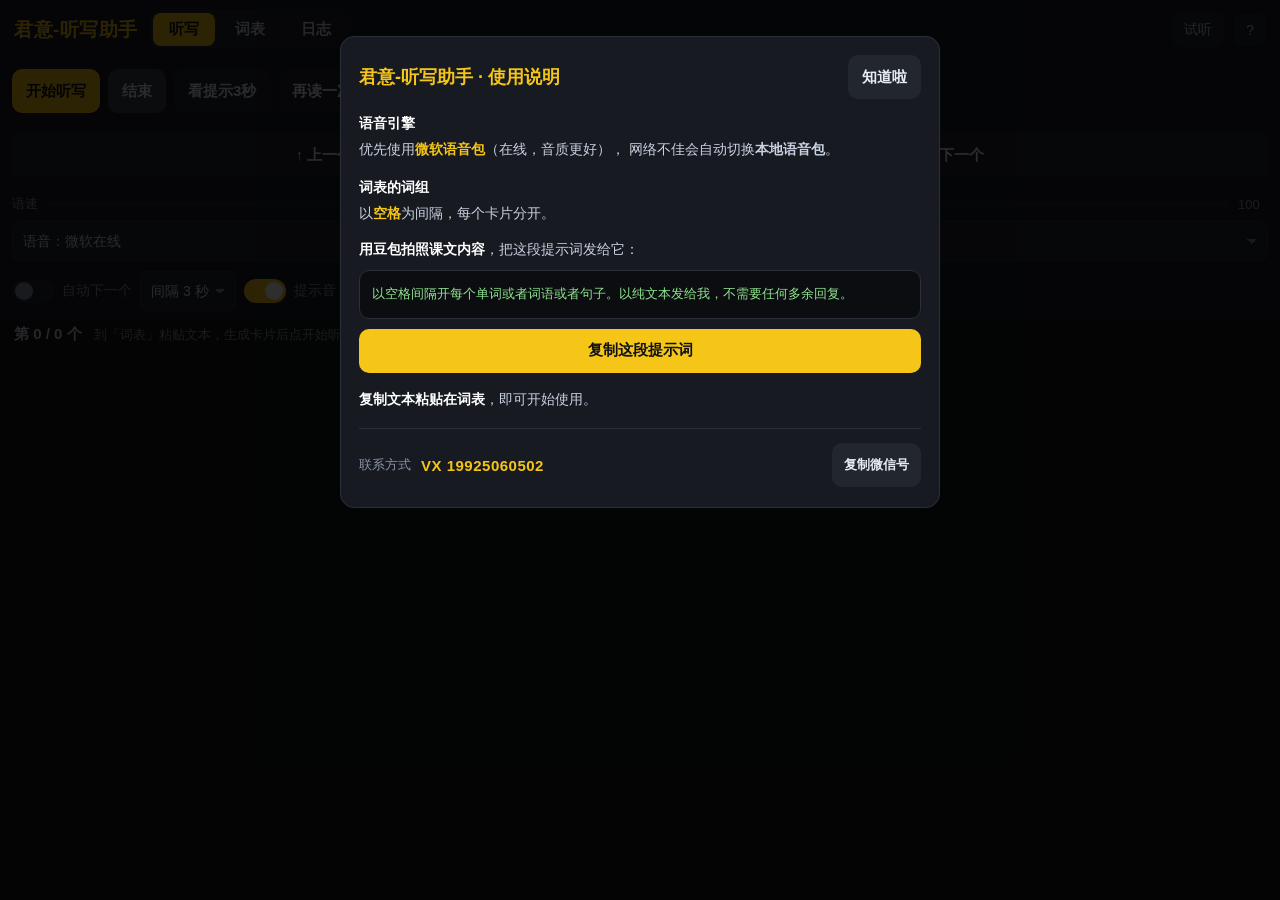
==== commit 3c32a09a: "改名君意-听写助手, 说明书加入联系方式 VX19925060502 及复制按钮" ====
--- a/index.html
+++ b/index.html
@@ -4,10 +4,11 @@
 <meta charset="utf-8">
 <meta name="viewport" content="width=device-width,initial-scale=1,viewport-fit=cover,user-scalable=no">
 <meta name="theme-color" content="#14161b">
+<meta name="apple-mobile-web-app-title" content="君意-听写助手">
 <meta name="apple-mobile-web-app-capable" content="yes">
 <meta name="mobile-web-app-capable" content="yes">
 <meta name="apple-mobile-web-app-status-bar-style" content="black-translucent">
-<title>听写助手</title>
+<title>君意-听写助手</title>
 <style>
 *{box-sizing:border-box;-webkit-tap-highlight-color:transparent}
 :root{
@@ -148,7 +149,7 @@
 <body>
 <div id="app">
   <header>
-    <span class="logo">听写助手</span>
+    <span class="logo">君意-听写助手</span>
     <div class="tabs">
       <button class="tab on" data-v="dict">听写</button>
       <button class="tab" data-v="input">词表</button>
@@ -240,7 +241,7 @@
 <div id="guide" style="display:none;position:fixed;inset:0;background:rgba(0,0,0,.82);z-index:210;padding:16px;overflow:auto;-webkit-overflow-scrolling:touch">
   <div style="max-width:600px;margin:20px auto;background:#171a21;border:1px solid #2a2f3a;border-radius:14px;padding:18px 18px 20px">
     <div style="display:flex;align-items:center;margin-bottom:12px">
-      <b style="color:#f5c518;font-size:18px">使用说明</b>
+      <b style="color:#f5c518;font-size:18px">君意-听写助手 · 使用说明</b>
       <span style="flex:1"></span>
       <button class="btn" id="btnGuideClose" style="padding:7px 14px">知道啦</button>
     </div>
@@ -257,7 +258,13 @@
       <div id="promptBox" style="background:#0b0d10;border:1px solid #2a2f3a;border-radius:10px;padding:12px;font-size:13px;line-height:1.7;color:#8fe38f;white-space:pre-wrap;word-break:break-all;margin-bottom:10px">以空格间隔开每个单词或者词语或者句子。以纯文本发给我，不需要任何多余回复。</div>
       <button class="btn primary" id="btnCopyPrompt" style="width:100%;margin-bottom:14px">复制这段提示词</button>
 
-      <p style="margin:0"><b style="color:#fff">复制文本粘贴在词表</b>，即可开始使用。</p>
+      <p style="margin:0 0 16px"><b style="color:#fff">复制文本粘贴在词表</b>，即可开始使用。</p>
+
+      <div style="border-top:1px solid #2a2f3a;padding-top:14px;display:flex;align-items:center;gap:10px;flex-wrap:wrap">
+        <span style="color:#8a93a6;font-size:13px">联系方式</span>
+        <b style="color:#f5c518;font-size:15px;letter-spacing:.5px">VX 19925060502</b>
+        <button class="btn" id="btnCopyWechat" style="padding:6px 12px;font-size:13px;margin-left:auto">复制微信号</button>
+      </div>
     </div>
   </div>
 </div>
@@ -1704,6 +1711,13 @@
   };
   $("btnPaste").onclick = function(){ pasteFromClipboard(); };
   $("btnGuideClose").onclick = function(){ closeGuide(); };
+  $("btnCopyWechat").onclick = function(){
+    var btn = this;
+    copyText("19925060502", function(ok){
+      btn.textContent = ok ? "已复制 ✓" : "复制失败";
+      setTimeout(function(){ btn.textContent = "复制微信号"; }, 1800);
+    });
+  };
   $("btnCopyPrompt").onclick = function(){
     var btn = this;
     copyText(GUIDE_PROMPT, function(ok){
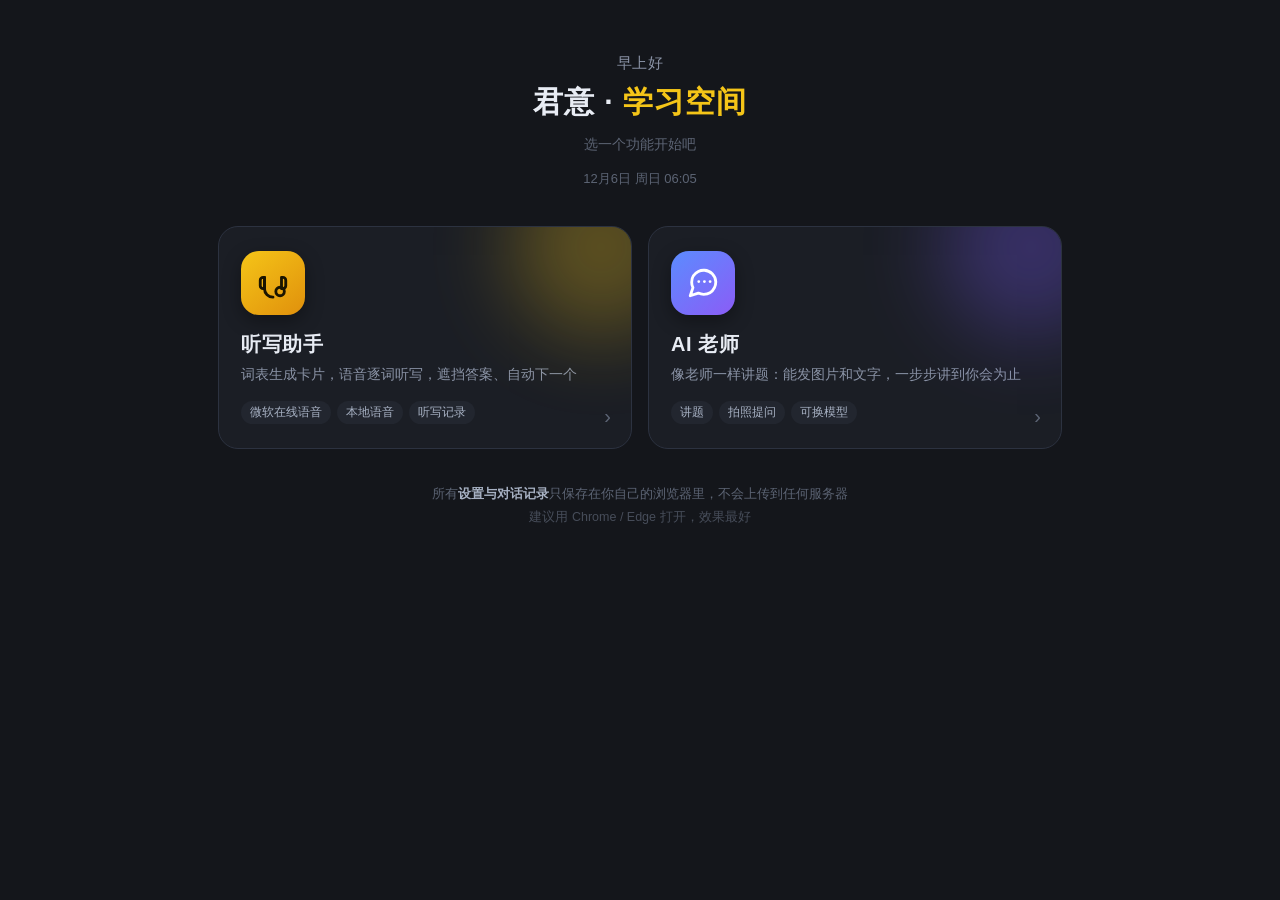
==== commit 2a9401e2: "新增 AI 老师页面 + 首页改为学习空间入口 听写助手改为独立页面 dictation.html，首页 index.html 改为 APP 图标入口。新增 ai.html：网页版 AI 对话，支持图" ====
--- a/index.html
+++ b/index.html
@@ -2,1943 +2,145 @@
 <html lang="zh-CN">
 <head>
 <meta charset="utf-8">
-<meta name="viewport" content="width=device-width,initial-scale=1,viewport-fit=cover,user-scalable=no">
+<link rel="icon" href="data:image/svg+xml,%3Csvg xmlns='http://www.w3.org/2000/svg' viewBox='0 0 32 32'%3E%3Crect width='32' height='32' rx='8' fill='%2314161b'/%3E%3Ctext x='16' y='23' font-size='20' text-anchor='middle' fill='%23f5c518' font-family='sans-serif'%3E%E5%90%9B%3C/text%3E%3C/svg%3E">
+<meta name="viewport" content="width=device-width,initial-scale=1,viewport-fit=cover">
 <meta name="theme-color" content="#14161b">
-<meta name="apple-mobile-web-app-title" content="君意-听写助手">
+<meta name="apple-mobile-web-app-title" content="君意·学习空间">
 <meta name="apple-mobile-web-app-capable" content="yes">
 <meta name="mobile-web-app-capable" content="yes">
 <meta name="apple-mobile-web-app-status-bar-style" content="black-translucent">
-<title>君意-听写助手</title>
+<title>君意 · 学习空间</title>
+<link rel="stylesheet" href="assets/theme.css">
 <style>
-*{box-sizing:border-box;-webkit-tap-highlight-color:transparent}
-:root{
-  --bg:#14161b;--panel:#1b1e25;--panel2:#22262f;--card:#262b36;
-  --text:#e8ecf4;--muted:#8a93a6;--dim:#5c6474;
-  --yellow:#f5c518;--yellow2:#d9ad10;--blue:#4ea1ff;
-  --cover:#3b4150;--coveredot:#7b8395;--reveal:#f4f6fa;--revealtext:#16181d;
-  --border:#2c3240;
-}
-html,body{margin:0;padding:0;height:100%;overflow-x:hidden;max-width:100vw;
-  overscroll-behavior:none;overscroll-behavior-y:none}
-body{
-  background:var(--bg);color:var(--text);
-  font-family:-apple-system,BlinkMacSystemFont,"PingFang SC","Microsoft YaHei","Helvetica Neue",Arial,sans-serif;
-  font-size:16px;overflow:hidden;
-  padding:env(safe-area-inset-top) env(safe-area-inset-right) env(safe-area-inset-bottom) env(safe-area-inset-left);
-}
-#app{display:flex;flex-direction:column;height:100vh;height:100dvh}
-header{display:flex;align-items:center;gap:10px;padding:10px 14px;background:var(--panel);flex:none;flex-wrap:wrap}
-.logo{color:var(--yellow);font-weight:700;font-size:19px;letter-spacing:.5px;margin-right:2px}
-.tabs{display:flex;gap:4px;background:var(--panel2);padding:3px;border-radius:10px}
-.tab{padding:7px 16px;border-radius:8px;font-size:15px;color:#c9d1e0;border:none;background:transparent;font-family:inherit;cursor:pointer;font-weight:600}
-.tab.on{background:var(--yellow);color:#101216}
-.spacer{flex:1}
-.iconbtn{background:var(--panel2);color:#c9d1e0;border:none;border-radius:8px;padding:8px 12px;font-size:14px;font-family:inherit;cursor:pointer}
-main{flex:1;overflow:hidden;position:relative;overscroll-behavior:none}
-.view{position:absolute;inset:0;display:none;flex-direction:column;overflow:hidden}
-.view.on{display:flex}
+body{min-height:100vh;min-height:100dvh;overflow-x:hidden;
+  padding:env(safe-area-inset-top) env(safe-area-inset-right) env(safe-area-inset-bottom) env(safe-area-inset-left)}
+.wrap{max-width:880px;margin:0 auto;padding:28px 18px 40px}
+.hero{text-align:center;padding:26px 0 30px}
+.hero .hi{font-size:15px;color:var(--muted);letter-spacing:.5px;margin-bottom:10px}
+.hero h1{margin:0;font-size:30px;letter-spacing:1px;line-height:1.25}
+.hero h1 b{color:var(--yellow)}
+.hero p{margin:12px 0 0;color:var(--dim);font-size:14px;line-height:1.7}
+.clock{margin-top:14px;font-size:13px;color:var(--dim);font-variant-numeric:tabular-nums}
 
-/* toolbar */
-.bar{display:flex;gap:8px;padding:10px 12px;background:var(--panel);flex:none;flex-wrap:wrap;align-items:center;overflow-x:hidden}
-.btn{border:none;border-radius:10px;padding:10px 14px;font-size:15px;font-family:inherit;font-weight:600;cursor:pointer;color:var(--text);background:var(--panel2);min-height:44px;flex:0 0 auto;white-space:nowrap}
-.btn:active{transform:scale(.97)}
-.btn.primary{background:var(--yellow);color:#101216}
-.btn.warn{background:#3a4150;color:var(--text)}
-.btn:disabled{opacity:.4}
-.row{display:flex;gap:10px;padding:8px 14px;align-items:center;flex-wrap:wrap;flex:none}
-.info{padding:4px 14px;display:flex;gap:12px;align-items:center;font-size:14px;flex:none;flex-wrap:wrap}
-#progress{font-weight:700;color:#c9d1e0;font-size:15px}
-#status{color:var(--muted);font-size:13px;flex:1;min-width:0;overflow:hidden;text-overflow:ellipsis;white-space:nowrap}
+.grid{display:grid;grid-template-columns:repeat(auto-fit,minmax(240px,1fr));gap:16px;margin-top:8px}
+.app{position:relative;display:block;background:var(--panel);border:1px solid var(--border);border-radius:20px;
+  padding:24px 22px;color:var(--text);text-decoration:none;overflow:hidden;
+  transition:transform .18s,border-color .18s,background .18s}
+.app:hover{transform:translateY(-3px);border-color:#3d4454;background:#1e222a}
+.app:active{transform:scale(.985)}
+.app .glow{position:absolute;width:180px;height:180px;border-radius:50%;right:-60px;top:-70px;filter:blur(42px);opacity:.30;pointer-events:none}
+.app .ico{width:64px;height:64px;border-radius:18px;display:flex;align-items:center;justify-content:center;
+  margin-bottom:16px;position:relative;box-shadow:0 6px 18px rgba(0,0,0,.35)}
+.app .ico svg{width:34px;height:34px;display:block}
+.app h2{margin:0 0 6px;font-size:20px;letter-spacing:.6px}
+.app p{margin:0;color:var(--muted);font-size:13.5px;line-height:1.65}
+.app .tags{margin-top:14px;display:flex;gap:6px;flex-wrap:wrap}
+.app .tags span{font-size:11.5px;color:#a8b2c4;background:var(--panel2);border-radius:20px;padding:4px 9px}
+.app .go{position:absolute;right:20px;bottom:20px;color:var(--dim);font-size:20px;transition:.18s}
+.app:hover .go{color:var(--yellow);transform:translateX(3px)}
 
-/* cards */
-#cardwrap{flex:1;overflow-y:auto;overflow-x:hidden;padding:12px;-webkit-overflow-scrolling:touch;
-  overscroll-behavior:none;overscroll-behavior-y:contain}
-#cards{display:flex;flex-wrap:wrap;gap:10px;align-content:flex-start}
-.card{
-  background:var(--card);border:2px solid var(--border);border-radius:12px;
-  display:flex;align-items:center;justify-content:center;
-  padding:14px 8px;min-height:56px;
-  font-size:18px;line-height:1.25;text-align:center;
-  position:relative;cursor:pointer;user-select:none;
-  word-break:break-word;
-  /* 统一尺寸: 每行4个, 不随字数变化 */
-  flex:0 0 calc((100% - 30px) / 4);
-  width:calc((100% - 30px) / 4);
-  box-sizing:border-box;
-  transition:background .12s,border-color .12s;
-}
-.card .num{position:absolute;top:3px;left:7px;font-size:11px;color:var(--dim);font-weight:400}
-.card.covered{background:var(--cover);color:var(--coveredot);letter-spacing:2px;font-size:17px}
-.card.long{font-size:15px}
-.card.xlong{font-size:13px;line-height:1.2}
-.card.revealed{background:var(--reveal);color:var(--revealtext)}
-.card.cur{border-color:var(--yellow);border-width:3px;padding:13px 7px}
-.card.picked{border-color:var(--blue);border-width:3px;padding:13px 7px}
-.card.cur.covered,.card.cur.revealed{border-color:var(--yellow)}
+.ico.dict{background:linear-gradient(140deg,#f5c518,#e0900c)}
+.ico.ai{background:linear-gradient(140deg,#5b8cff,#8b5cf6)}
+.ico.dict svg{color:#1a1400}
+.ico.ai svg{color:#fff}
+.glow.dict{background:#f5c518}
+.glow.ai{background:#7c5cff}
 
-/* input view */
-#txt{flex:1;width:100%;background:var(--panel);color:var(--text);border:1px solid var(--border);
-  border-radius:12px;padding:14px;font-size:16px;font-family:inherit;resize:none;line-height:1.6;
-  margin:0 12px;width:calc(100% - 24px)}
-.opts{display:flex;gap:16px;padding:10px 14px;flex-wrap:wrap;align-items:center;flex:none}
-.opt{display:flex;align-items:center;gap:6px;font-size:14px;color:#c9d1e0;cursor:pointer;user-select:none}
-.opt input{width:18px;height:18px;accent-color:var(--yellow)}
-#countlbl{color:var(--muted);font-size:13px}
+.foot{margin-top:34px;text-align:center;color:var(--dim);font-size:12.5px;line-height:1.9}
+.foot b{color:#a8b2c4;font-weight:600}
 
-/* range */
-input[type=range]{-webkit-appearance:none;height:26px;background:transparent;flex:1;min-width:70px;max-width:160px}
-input[type=range]::-webkit-slider-runnable-track{height:5px;background:var(--panel2);border-radius:3px}
-input[type=range]::-webkit-slider-thumb{-webkit-appearance:none;width:22px;height:22px;border-radius:50%;background:var(--yellow);margin-top:-9px}
-input[type=range]::-moz-range-track{height:5px;background:var(--panel2);border-radius:3px}
-input[type=range]::-moz-range-thumb{width:22px;height:22px;border:none;border-radius:50%;background:var(--yellow)}
-
-/* switch */
-.bar2 .btn.nav{flex:1 1 0;min-width:0}
-.bar3{padding-top:2px;padding-bottom:2px}
-.bar3 input[type=range]{flex:1 1 auto;min-width:60px;max-width:none}
-.bar4{padding-top:0}
-.bar4 .sw{flex:0 0 auto}
-.bar .spacer{flex:1}
-.bar5{flex-wrap:wrap;gap:10px;padding-top:0}
-.bar5 .sel{flex:1 1 40%;min-width:0}
-.sel{background:var(--panel2);color:#e8ecf4;border:1px solid var(--border);border-radius:8px;
-  padding:8px 10px;font-size:14px;font-family:inherit;min-height:40px;cursor:pointer;
-  -webkit-appearance:none;appearance:none;padding-right:26px;
-  background-image:linear-gradient(45deg,transparent 50%,#8a93a6 50%),linear-gradient(135deg,#8a93a6 50%,transparent 50%);
-  background-position:calc(100% - 15px) 17px,calc(100% - 10px) 17px;
-  background-size:5px 5px,5px 5px;background-repeat:no-repeat;flex:0 0 auto}
-.sw{display:inline-flex;align-items:center;gap:8px;font-size:14px;color:var(--muted);cursor:pointer;user-select:none}
-.sw input{display:none}
-.sw i{width:42px;height:24px;background:var(--panel2);border-radius:12px;position:relative;transition:.2s;flex:none}
-.sw i:after{content:"";position:absolute;width:18px;height:18px;background:#8a93a6;border-radius:50%;top:3px;left:3px;transition:.2s}
-.sw input:checked + i{background:var(--yellow)}
-.sw input:checked + i:after{left:21px;background:#fff}
-
-/* log */
-.stats{background:var(--panel);margin:10px 12px 0;padding:12px 14px;border-radius:12px;font-size:14px;color:#c9d1e0;flex:none}
-.logbody{flex:1;display:flex;gap:10px;padding:10px 12px;overflow:hidden}
-.loglist{width:42%;max-width:340px;background:var(--panel);border-radius:12px;overflow-y:auto;padding:6px;flex:none;
-  overscroll-behavior:none;overscroll-behavior-y:contain}
-.logdetail{flex:1;background:var(--panel);border-radius:12px;padding:14px;overflow-y:auto;font-size:14px;line-height:1.7;white-space:pre-wrap;word-break:break-word;color:var(--text);
-  overscroll-behavior:none;overscroll-behavior-y:contain}
-.daygrp{color:var(--yellow);font-size:13px;font-weight:700;padding:10px 8px 4px}
-.logitem{padding:10px 8px;border-radius:8px;font-size:14px;color:#c9d1e0;cursor:pointer;display:block;width:100%;text-align:left;background:transparent;border:none;font-family:inherit}
-.logitem:active{background:var(--panel2)}
-.logitem.sel{background:#3b82f6;color:#fff;box-shadow:0 0 0 1px #60a5fa inset}
-.logitem.sel .logtime{color:#dbeafe}
-.hintrow{display:flex;gap:8px;padding:0 12px 10px;flex:none;flex-wrap:wrap}
-.empty{color:var(--dim);padding:24px;text-align:center;font-size:14px}
-
-/* toast */
-#toast{position:fixed;left:50%;bottom:calc(28px + env(safe-area-inset-bottom));transform:translateX(-50%) translateY(20px);
-  background:#2c3240;color:#fff;padding:12px 20px;border-radius:10px;font-size:14px;opacity:0;pointer-events:none;
-  transition:.22s;z-index:99;max-width:86vw;text-align:center}
-#toast.on{opacity:1;transform:translateX(-50%) translateY(0)}
-
-@media (max-width:480px){
-  .logo{font-size:17px}
-  .tab{padding:7px 12px;font-size:14px}
-  .btn{padding:10px 13px;font-size:14px}
-  .card{font-size:18px;padding:14px 15px}
-  .btn{padding:9px 11px;font-size:14px}
-  .logbody{flex-direction:column}
-  .loglist{width:100%;max-width:none;max-height:38%}
+@media (max-width:520px){
+  .wrap{padding:18px 14px 32px}
+  .hero{padding:14px 0 22px}
+  .hero h1{font-size:25px}
+  .grid{grid-template-columns:1fr;gap:13px}
+  .app{padding:20px 18px;border-radius:18px}
+  .app .ico{width:56px;height:56px;border-radius:16px;margin-bottom:12px}
+  .app .ico svg{width:30px;height:30px}
+  .app h2{font-size:18px}
 }
 </style>
 </head>
 <body>
-<div id="app">
-  <header>
-    <span class="logo">君意-听写助手</span>
-    <div class="tabs">
-      <button class="tab on" data-v="dict">听写</button>
-      <button class="tab" data-v="input">词表</button>
-      <button class="tab" data-v="log">日志</button>
-    </div>
-    <span class="spacer"></span>
-    <button class="iconbtn" id="btnTry">试听</button>
-    <button class="iconbtn" id="btnDiag" title="语音诊断">?</button>
-  </header>
+<div class="wrap">
 
-  <main>
-    <!-- 听写 -->
-    <section class="view on" id="v-dict">
-      <div class="bar bar1">
-        <button class="btn primary" id="btnStart">开始听写</button>
-        <button class="btn warn" id="btnStop">结束</button>
-        <button class="btn" id="btnHint">看提示3秒</button>
-        <button class="btn" id="btnAgain">再读一次</button>
+  <div class="hero">
+    <div class="hi" id="hello">你好</div>
+    <h1>君意 · <b>学习空间</b></h1>
+    <p>选一个功能开始吧</p>
+    <div class="clock" id="clock"></div>
+  </div>
+
+  <div class="grid">
+
+    <a class="app" href="dictation.html">
+      <div class="glow dict"></div>
+      <div class="ico dict">
+        <svg viewBox="0 0 24 24" fill="none" stroke="currentColor" stroke-width="2" stroke-linecap="round" stroke-linejoin="round">
+          <path d="M3 10v4a2 2 0 0 0 2 2h1V8H5a2 2 0 0 0-2 2z"/>
+          <path d="M18 8v8h1a2 2 0 0 0 2-2v-4a2 2 0 0 0-2-2h-1z"/>
+          <path d="M6 8v8a6 6 0 0 0 6 6"/>
+          <circle cx="17" cy="18" r="3"/>
+        </svg>
       </div>
-      <div class="bar bar2">
-        <button class="btn nav" id="btnPrev">↑ 上一个</button>
-        <button class="btn nav" id="btnNext">↓ 下一个</button>
+      <h2>听写助手</h2>
+      <p>词表生成卡片，语音逐词听写，遮挡答案、自动下一个</p>
+      <div class="tags"><span>微软在线语音</span><span>本地语音</span><span>听写记录</span></div>
+      <span class="go">›</span>
+    </a>
+
+    <a class="app" href="ai.html">
+      <div class="glow ai"></div>
+      <div class="ico ai">
+        <svg viewBox="0 0 24 24" fill="none" stroke="currentColor" stroke-width="2" stroke-linecap="round" stroke-linejoin="round">
+          <path d="M21 11.5a8.4 8.4 0 0 1-.9 3.8 8.5 8.5 0 0 1-7.6 4.7 8.4 8.4 0 0 1-3.8-.9L3 21l1.9-5.7A8.4 8.4 0 0 1 4 11.5 8.5 8.5 0 0 1 8.7 3.9a8.4 8.4 0 0 1 3.8-.9h.5a8.5 8.5 0 0 1 8 8v.5z"/>
+          <path d="M9 11h.01M13 11h.01M17 11h.01"/>
+        </svg>
       </div>
-      <div class="bar bar3">
-        <span style="font-size:13px;color:var(--muted);flex:none">语速</span>
-        <input type="range" id="rate" min="60" max="170" step="5" value="100">
-        <span id="rateVal" style="font-size:13px;color:var(--muted);min-width:30px;flex:none">100</span>
-      </div>
-      <div class="bar bar4 bar5">
-        <select id="ttsEngine" class="sel" title="语音来源">
-          <option value="online">语音：微软在线</option>
-          <option value="local">语音：本地(浏览器)</option>
-        </select>
-        <select id="onlineVoice" class="sel" title="在线音色">
-          <option value="yunxi">云希(中文男声)</option>
-          <option value="andrew">Andrew(英文男声)</option>
-          <option value="auto">自动按语言选</option>
-        </select>
-      </div>
-      <div class="bar bar4">
-        <label class="sw"><input type="checkbox" id="autoNext"><i></i>自动下一个</label>
-        <select id="autoDelay" class="sel">
-          <option value="1">间隔 1 秒</option>
-          <option value="3" selected>间隔 3 秒</option>
-          <option value="6">间隔 6 秒</option>
-          <option value="9">间隔 9 秒</option>
-        </select>
-        <label class="sw"><input type="checkbox" id="hintSound" checked><i></i>提示音</label>
-      </div>
-      <div class="info">
-        <span id="progress">第 0 / 0 个</span>
-        <span id="status">到「词表」粘贴文本，生成卡片后点开始听写</span>
-      </div>
-      <div id="cardwrap"><div id="cards"></div></div>
-    </section>
+      <h2>AI 老师</h2>
+      <p>像老师一样讲题：能发图片和文字，一步步讲到你会为止</p>
+      <div class="tags"><span>讲题</span><span>拍照提问</span><span>可换模型</span></div>
+      <span class="go">›</span>
+    </a>
 
-    <!-- 词表 -->
-    <section class="view" id="v-input">
-      <div class="row"><span style="font-size:14px;color:#c9d1e0">粘贴文本，默认按空格/换行切词；中文词之间也要留空格</span></div>
-      <textarea id="txt" placeholder="例如：苹果 香蕉 老师 班干部 计算机 homework beautiful"></textarea>
-      <div class="opts">
-        <label class="opt"><input type="checkbox" id="optDedupe">去重</label>
-        <label class="opt"><input type="checkbox" id="optPunct">按标点也切分</label>
-        <label class="opt"><input type="checkbox" id="optShuffle">随机顺序</label>
-        <span id="countlbl"></span>
-      </div>
-      <div class="row" style="justify-content:flex-end;padding-bottom:14px">
-        <button class="btn" id="btnPaste">粘贴剪贴板</button>
-        <button class="btn" id="btnClear">清空</button>
-        <button class="btn primary" id="btnGen">生成卡片</button>
-      </div>
-    </section>
+  </div>
 
-    <!-- 日志 -->
-    <section class="view" id="v-log">
-      <div class="stats" id="stats">累计 0 次听写</div>
-      <div class="hintrow">
-        <button class="btn primary" id="btnImportList">导入到词表</button>
-        <input type="file" id="fileIn" accept=".txt,.csv,.json,text/plain" style="display:none">
-        <button class="btn" id="btnDel" style="margin-left:auto">删除这条</button>
-      </div>
-      <div class="logbody">
-        <div class="loglist" id="loglist"></div>
-        <div class="logdetail" id="logdetail">选一条记录查看</div>
-      </div>
-    </section>
-  </main>
+  <div class="foot">
+    所有<b>设置与对话记录</b>只保存在你自己的浏览器里，不会上传到任何服务器<br>
+    <span style="opacity:.7">建议用 Chrome / Edge 打开，效果最好</span>
+  </div>
+
 </div>
-<div id="guide" style="display:none;position:fixed;inset:0;background:rgba(0,0,0,.82);z-index:210;padding:16px;overflow:auto;-webkit-overflow-scrolling:touch">
-  <div style="max-width:600px;margin:20px auto;background:#171a21;border:1px solid #2a2f3a;border-radius:14px;padding:18px 18px 20px">
-    <div style="display:flex;align-items:center;margin-bottom:12px">
-      <b style="color:#f5c518;font-size:18px">君意-听写助手 · 使用说明</b>
-      <span style="flex:1"></span>
-      <button class="btn" id="btnGuideClose" style="padding:7px 14px">知道啦</button>
-    </div>
 
-    <div style="font-size:14px;line-height:1.85;color:#c9d1e0">
-      <p style="margin:0 0 12px"><b style="color:#fff">语音引擎</b><br>
-      优先使用<b style="color:#f5c518">微软语音包</b>（在线，音质更好），
-      网络不佳会自动切换<b>本地语音包</b>。</p>
-
-      <p style="margin:0 0 10px"><b style="color:#fff">词表的词组</b><br>
-      以<b style="color:#f5c518">空格</b>为间隔，每个卡片分开。</p>
-
-      <p style="margin:0 0 8px"><b style="color:#fff">用豆包拍照课文内容</b>，把这段提示词发给它：</p>
-      <div id="promptBox" style="background:#0b0d10;border:1px solid #2a2f3a;border-radius:10px;padding:12px;font-size:13px;line-height:1.7;color:#8fe38f;white-space:pre-wrap;word-break:break-all;margin-bottom:10px">以空格间隔开每个单词或者词语或者句子。以纯文本发给我，不需要任何多余回复。</div>
-      <button class="btn primary" id="btnCopyPrompt" style="width:100%;margin-bottom:14px">复制这段提示词</button>
-
-      <p style="margin:0 0 16px"><b style="color:#fff">复制文本粘贴在词表</b>，即可开始使用。</p>
-
-      <div style="border-top:1px solid #2a2f3a;padding-top:14px;display:flex;align-items:center;gap:10px;flex-wrap:wrap">
-        <span style="color:#8a93a6;font-size:13px">联系方式</span>
-        <b style="color:#f5c518;font-size:15px;letter-spacing:.5px">VX 19925060502</b>
-        <button class="btn" id="btnCopyWechat" style="padding:6px 12px;font-size:13px;margin-left:auto">复制微信号</button>
-      </div>
-    </div>
-  </div>
-</div>
-<div id="diag" style="display:none;position:fixed;inset:0;background:rgba(0,0,0,.92);z-index:200;padding:16px;overflow:auto;-webkit-overflow-scrolling:touch">
-  <div style="max-width:640px;margin:0 auto">
-    <div style="display:flex;align-items:center;gap:10px;margin-bottom:12px">
-      <b style="color:#f5c518;font-size:17px">语音诊断</b>
-      <span style="flex:1"></span>
-      <button class="btn" id="btnDiagTest" style="padding:8px 14px">测试发声</button>
-      <button class="btn" id="btnDiagClose" style="padding:8px 14px">关闭</button>
-    </div>
-    <pre id="diagOut" style="background:#0b0d10;color:#8fe38f;font-size:12px;line-height:1.7;padding:12px;border-radius:10px;white-space:pre-wrap;word-break:break-all;margin:0"></pre>
-  </div>
-</div>
 <div id="toast"></div>
 
 <script>
 "use strict";
-var KEY_LOG = "dict_sessions_v1";
-var KEY_SET = "dict_settings_v1";
+(function(){
+  function $(id){ return document.getElementById(id); }
 
-var S = {
-  rate: 100, autoNext: false, hintSound: true, autoDelay: 3,
-  dedupe: false, punct: false, shuffle: false, lastText: "",
-  tts: "online", voice: "yunxi"
-};
+  var h = new Date().getHours();
+  var hello = "你好";
+  if(h >= 5 && h < 11) hello = "早上好";
+  else if(h >= 11 && h < 13) hello = "中午好";
+  else if(h >= 13 && h < 18) hello = "下午好";
+  else if(h >= 18 && h < 23) hello = "晚上好";
+  else hello = "夜深了，注意休息";
+  $("hello").textContent = hello;
 
-var cards = [];       // {text, covered, cur, picked, revealedUntil}
-var words = [];
-var running = false;
-var current = -1;
-var startIndex = 0;
-var picked = false;
-var visited = {};
-var hintCount = 0;
-var hintWords = [];
-var sessionId = null;
-var recordStart = null;
-var revealTimer = null;
-var autoTimer = null;
+  function pad(n){ return n < 10 ? "0" + n : "" + n; }
+  function tick(){
+    var d = new Date();
+    var w = ["周日","周一","周二","周三","周四","周五","周六"][d.getDay()];
+    $("clock").textContent = d.getMonth()+1 + "月" + d.getDate() + "日 " + w + " " +
+      pad(d.getHours()) + ":" + pad(d.getMinutes());
+  }
+  tick();
+  setInterval(tick, 20000);
 
-/* ---------- 存储 ---------- */
-function loadSet(){
-  try{
-    var raw = localStorage.getItem(KEY_SET);
-    if(raw){ var o = JSON.parse(raw); for(var k in S){ if(o[k]!==undefined) S[k]=o[k]; } }
-  }catch(e){}
-}
-function saveSet(){
-  try{ localStorage.setItem(KEY_SET, JSON.stringify(S)); }catch(e){}
-}
-function loadLogs(){
-  try{
-    var raw = localStorage.getItem(KEY_LOG);
-    if(raw){ var a = JSON.parse(raw); if(Array.isArray(a)) return a; }
-  }catch(e){}
-  return [];
-}
-function saveLogs(arr){
-  try{ localStorage.setItem(KEY_LOG, JSON.stringify(arr)); }catch(e){ toast("保存失败：存储空间不足"); }
-}
-
-/* ---------- 工具 ---------- */
-function $(id){ return document.getElementById(id); }
-function toast(msg){
-  var t = $("toast"); t.textContent = msg; t.classList.add("on");
-  clearTimeout(t._h); t._h = setTimeout(function(){ t.classList.remove("on"); }, 1800);
-}
-function hasCJK(s){ return /[\u3400-\u9fff\uf900-\ufaff]/.test(s); }
-function fmtDate(d){
-  var p=function(n){return (n<10?"0":"")+n;};
-  return d.getFullYear()+"-"+p(d.getMonth()+1)+"-"+p(d.getDate());
-}
-function fmtTime(d){
-  var p=function(n){return (n<10?"0":"")+n;};
-  return p(d.getHours())+":"+p(d.getMinutes())+":"+p(d.getSeconds());
-}
-
-/* ---------- 语音 ---------- */
-var voices = [];
-var zhVoice = null, enVoice = null;
-var speaking = false;
-var curUtter = null;          // 必须保留引用, 否则安卓 Chrome 会回收导致静音
-var speechBroken = false;     // 检测到彻底不可用
-var isAndroid = /android/i.test(navigator.userAgent || "");
-var spDiag = { tries:0, started:0, errors:[], lastError:"", voiceCount:0 };
-
-function refreshVoices(){
-  if(!window.speechSynthesis) return;
-  try{ voices = window.speechSynthesis.getVoices() || []; }catch(e){ voices = []; }
-  spDiag.voiceCount = voices.length;
-  // 优先本地引擎: 手机上云端语音发不出声
-  function pick(pref){
-    var best = null;
-    for(var i=0;i<voices.length;i++){
-      var v = voices[i], lg = (v.lang||"").toLowerCase();
-      if(!pref(lg)) continue;
-      if(v.localService !== false){ return v; }   // 本地优先, 直接返回
-      if(!best) best = v;                          // 退而求其次用云端
-    }
-    return best;
-  }
-  zhVoice = pick(function(lg){ return lg.indexOf("zh")===0 || lg.indexOf("cmn")===0; });
-  enVoice = pick(function(lg){ return lg.indexOf("en")===0; });
-}
-function hasSpeech(){
-  return !!(window.speechSynthesis && typeof SpeechSynthesisUtterance === "function");
-}
-if(hasSpeech()){
-  refreshVoices();
-  try{ window.speechSynthesis.onvoiceschanged = refreshVoices; }catch(e){}
-  setTimeout(refreshVoices, 300);
-  setTimeout(refreshVoices, 1000);
-  setTimeout(refreshVoices, 2500);
-}
-
-/* 在线语音备选: 中文用云希(男声), 英文用 Andrew(男声) */
-var ONLINE_ZH = "zh-CN-YunxiNeural";
-var ONLINE_EN = "en-US-AndrewMultilingualNeural";
-function voiceFor(text){
-  if(S.voice === "yunxi") return ONLINE_ZH;
-  if(S.voice === "andrew") return ONLINE_EN;
-  if(S.voice === "auto") return hasCJK(text) ? ONLINE_ZH : ONLINE_EN;
-  return hasCJK(text) ? ONLINE_ZH : ONLINE_EN;
-}
-function onlineVoiceLabel(){
-  if(S.voice === "andrew") return "英文男声(Andrew)";
-  if(S.voice === "auto") return "自动(中文云希/英文Andrew)";
-  return "中文男声(云希)";
-}
-
-/* 统一朗读入口: 本地语音 / 微软在线语音 */
-function speakText(text, onEnd){
-  if(!useOnline()) return doSpeak(text, onEnd);
-  return onTtsSpeak(text, onEnd, function(err){
-    // 微软在线是首选; 断网/失败就自动顶上本地语音, 别让孩子对着无声干等
-    if(hasSpeech()){
-      var ok = doSpeak(text, onEnd);
-      if(ok){ setStatus("微软语音失败（" + err + "），已自动切本地语音"); return; }
-    }
-    setStatus("微软语音失败（" + err + "），本地语音也不可用，点 ? 看诊断");
-    if(onEnd) onEnd();
-  });
-}
-function useOnline(){
-  // 默认(以及缺省值)一律用微软在线; 只有用户明确选本地才走浏览器
-  return S.tts !== "local" && hasOnlineTTS();
-}
-function localVoiceReady(){
-  if(!hasSpeech()) return false;
-  return !!(zhVoice || enVoice);
-}
-
-function pickVoice(text){
-  var want = hasCJK(text) ? zhVoice : enVoice;
-  if(want) return want;
-  return zhVoice || enVoice || null;
-}
-
-/* 核心朗读: 带看门狗重试, 解决安卓"静默不发声" */
-function doSpeak(text, onEnd){
-  if(!text){ if(onEnd) onEnd(); return false; }
-  if(!hasSpeech()){
-    speechBroken = true;
-    if(onEnd) onEnd();
-    return false;
-  }
-  spDiag.tries++;
-  try{ window.speechSynthesis.cancel(); }catch(e){}
-  try{ if(window.speechSynthesis.paused) window.speechSynthesis.resume(); }catch(e){}
-
-  var lang = hasCJK(text) ? "zh-CN" : "en-US";
-  var v = pickVoice(text);
-
-  function build(useVoice){
-    var u;
-    try{ u = new SpeechSynthesisUtterance(text); }
-    catch(e){ return null; }
-    // 安卓上指定 voice 对象有时会静默失败: 用看门狗切换 A(带voice)/B(仅lang)
-    if(useVoice && v){
-      try{ u.voice = v; }catch(e){}
-      u.lang = v.lang || lang;
-    } else {
-      u.lang = lang;
-    }
-    u.rate = Math.max(0.5, Math.min(2, S.rate/100));
-    u.pitch = 1;
-    u.volume = 1;
-    return u;
-  }
-
-  var done = false;
-  var started = false;
-  var finished = false;
-
-  function finish(){
-    if(finished) return;
-    finished = true;
-    speaking = false;
-    if(onEnd) onEnd();
-  }
-
-  function attempt(useVoice, tag){
-    var u = build(useVoice);
-    if(!u){ finish(); return; }
-    curUtter = u;            // 防回收
-    started = false;
-    done = false;
-
-    u.onstart = function(){
-      started = true;
-      spDiag.started++;
-      speaking = true;
-    };
-    u.onend = function(){
-      done = true;
-      finish();
-    };
-    u.onerror = function(ev){
-      var msg = (ev && (ev.error || ev.type)) || "unknown";
-      spDiag.errors.push(tag + ":" + msg);
-      spDiag.lastError = msg;
-      done = true;
-      // interrupted/canceled 是正常打断, 不算失败
-      if(msg === "interrupted" || msg === "canceled"){ finish(); return; }
-      finish();
-    };
-
-    try{
-      speaking = true;
-      window.speechSynthesis.speak(u);
-    }catch(e){
-      spDiag.errors.push(tag + ":throw " + (e && e.message));
-    }
-
-    // 看门狗: 1.2 秒内没开始就换策略重试
-    setTimeout(function(){
-      if(finished) return;
-      if(started || done){ return; }
-      if(tag === "A"){
-        // 换 lang-only 再来一次
-        try{ window.speechSynthesis.cancel(); }catch(e){}
-        try{ if(window.speechSynthesis.paused) window.speechSynthesis.resume(); }catch(e){}
-        attempt(false, "B");
-      } else if(tag === "B"){
-        // 再等一轮, 某些机型起音慢
-        setTimeout(function(){
-          if(finished) return;
-          if(started || done){ return; }
-          spDiag.errors.push("C:no-start");
-          speechBroken = true;
-          finish();
-        }, 1600);
-      }
-    }, 1200);
-  }
-
-  attempt(!isAndroid, "A");
-  return true;
-}
-
-/* ---------- 微软在线语音 (Edge Read Aloud 免费接口) ----------
- * 走 wss://speech.platform.bing.com ... 需要 Sec-MS-GEC 签名,
- * 签名算法与 rany2/edge-tts 一致, 已在多组固定时间戳上逐字节比对通过。
- * 只做"点一下按钮才说话"的场景, 不需要 key 也不需要登录。 */
-var TTS_TRUSTED = "6A5AA1D4EAFF4E9FB37E23D68491D6F4";
-var TTS_VERSION = "2-143.0.3650.75";
-var TTS_WSS = "wss://speech.platform.bing.com/consumer/speech/synthesize/readaloud/edge/v1";
-
-var _M = 0xFFFFFFFF, _M64 = (1n << 64n) - 1n;
-var _INIT = [0x6A09E667,0xBB67AE85,0x3C6EF372,0xA54FF53A,0x510E527F,0x9B05688C,0x1F83D9AB,0x5BE0CD19];
-var _STATE = [0xFD9FBEA2,0x91243CE7,0xBE499094,0xCD2E1E0A,0x6C006F49,0x04BD35AB,0xFEB0A7E4,0x03EFFBD2];
-var _SCHED = [0xEB24BF9E,0x1558691F,0xA0C09EE2,0x0CFA32BA,0xA622EE8C,0xD1DD9491,0xC0DD25A0,0xF9E70AB6,0xF0C31573,0x7058CE4E,0x7188E606,0x00E5AB33,0xD258B060,0x72766564];
-var _RC = [0x428A2F98,0x71374491,0xB5C0FBCF,0xE9B5DBA5,0x3956C25B,0x59F111F1,0x923F82A4,0xAB1C5ED5,0xD807AA98,0x12835B01,0x243185BE,0x550C7DC3,0x72BE5D74,0x80DEB1FE,0x9BDC06A7,0xC19BF174,0xE49B69C1,0xEFBE4786,0x0FC19DC6,0x240CA1CC,0x2DE92C6F,0x4A7484AA,0x5CB0A9DC,0x76F988DA,0x983E5152,0xA831C66D,0xB00327C8,0xBF597FC7,0xC6E00BF3,0xD5A79147,0x06CA6351,0x14292967,0x27B70A85,0x2E1B2138,0x4D2C6DFC,0x53380D13,0x650A7354,0x766A0ABB,0x81C2C92E,0x92722C85,0xA2BFE8A1,0xA81A664B,0xC24B8B70,0xC76C51A3,0xD192E819,0xD6990624,0xF40E3585,0x106AA070,0x19A4C116,0x1E376C08,0x2748774C,0x34B0BCB5,0x391C0CB3,0x4ED8AA4A,0x5B9CCA4F,0x682E6FF3,0x748F82EE,0x78A5636F,0x84C87814,0x8CC70208,0x90BEFFFA,0xA4506CEB,0xBEF9A3F7,0xC67178F2];
-var _ADJ = 0xC9DC06A7, _SIG0A = 0x059C0B80, _SIG1A = 0x000B92C0;
-var _BLOCK_RC = _RC.slice(0,14).concat([_ADJ], _RC.slice(15));
-var _COEF = [[0xE82E91B1,0xB32700D0],[0x44DE24C6,0x88DFF51D],[0x3BEB65BC,0x29514038],[0xC89C5933,0xB328CBDF],[0x8D1EC211,0xD405B4D5],[0x314EF5D5,0x26E55F3C],[0xE92491B1,0x607801C6],[0xF0A5B9D5,0x82B2C1FB],[0x06064CF3,0xFA51A3DA],[0xDA79FA60,0x207CC464],[0xBED20560,0x3C3C74F3],[0x89F9C9F8,0xD2D14B61],[0x35FA38C6,0xBB04A2C1],[0xCB49E3C6,0xC5626167]];
-var _CF = 0x82893933n, _CA0 = 0xF2F90B1A, _CA1 = 0x0B1A0000;
-
-function _r32(v, k){ return ((v >>> k) | (v << (32 - k))) >>> 0; }
-function _r16(v){ return (((v << 16) | (v >>> 16)) >>> 0); }
-function _s0(v){ return ((v >>> 7) ^ (v >>> 18) ^ (v >>> 3) ^ (v << 25) ^ (v << 14)) >>> 0; }
-function _s1(v){ return ((v >>> 17) ^ (v >>> 19) ^ (v >>> 10) ^ (v << 15) ^ (v << 13)) >>> 0; }
-function _bswap(v){ return (((v << 24) & 0xFF000000) | ((v << 8) & 0x00FF0000) | ((v >>> 8) & 0x0000FF00) | ((v >>> 24) & 0x000000FF)) >>> 0; }
-function _u64(x){ return BigInt(x >>> 0); }
-
-function _rounds(state, words, first){
-  var a=state[0],b=state[1],c=state[2],d=state[3],e=state[4],f=state[5],g=state[6],h=state[7];
-  var K = (first === 14) ? _BLOCK_RC : _RC;
-  for(var i=first;i<64;i++){
-    var t1 = (h + (_r32(e,6) ^ _r32(e,11) ^ _r32(e,25)) + (g ^ (e & (f ^ g))) + K[i] + words[i]) & _M;
-    var t2 = ((_r32(a,2) ^ _r32(a,13) ^ _r32(a,22)) + ((a & b) | (c & (a | b)))) & _M;
-    h=g; g=f; f=e; e=(d+t1)&_M; d=c; c=b; b=a; a=(t1+t2)&_M;
-  }
-  return [a,b,c,d,e,f,g,h];
-}
-function _expand(w, from){
-  for(var i=from;i<64;i++){ w[i] = (_s1(w[i-2]) + w[i-7] + _s0(w[i-15]) + w[i-16]) & _M; }
-  return w;
-}
-function _shaInit(data){
-  var w = new Array(64); for(var q=0;q<64;q++) w[q]=0;
-  w[14] = ((data[0] << 16) | (data[1] << 8) | data[2]) >>> 0;
-  w[15] = ((data[3] << 24) | (data[4] << 16) | (data[5] << 8) | data[6]) >>> 0;
-  for(var i=16;i<=29;i++){
-    var v = _SCHED[i-16];
-    if(i-2 >= 14){ v = (v + (_s1(w[i-2]) ^ (i === 16 ? _SIG1A : 0))) & _M; }
-    if(i-7 >= 14){ v = (v + w[i-7]) & _M; }
-    if(i-15 >= 14){ v = (v + (_s0(w[i-15]) ^ (i === 29 ? _SIG0A : 0))) & _M; }
-    w[i] = v & _M;
-  }
-  w[30] = (_s1(w[28]) + w[23] + _s0(w[15]) + w[14] + _ADJ - _RC[14]) & _M;
-  _expand(w, 31);
-  var st = _rounds(_STATE, w, 14);
-  for(var j=0;j<8;j++) st[j] = (st[j] + _INIT[j]) & _M;
-  return st;
-}
-function _shaDigest(data){
-  var L = 57 + data.length;
-  var pad = [];
-  for(var i=7;i<data.length;i++) pad.push(data[i]);
-  pad.push(0x80);
-  var n = (55 - L) % 64; if(n < 0) n += 64;
-  for(var p=0;p<n;p++) pad.push(0);
-  var bits = L * 8, hi = Math.floor(bits / 4294967296), lo = bits >>> 0;
-  pad.push((hi>>>24)&255,(hi>>>16)&255,(hi>>>8)&255,hi&255);
-  pad.push((lo>>>24)&255,(lo>>>16)&255,(lo>>>8)&255,lo&255);
-  var st = _shaInit(data.slice(0,7));
-  for(var off=0; off<pad.length; off+=64){
-    var w = new Array(64); for(var z=0;z<64;z++) w[z]=0;
-    for(var k2=0;k2<16;k2++){
-      var q2 = off + k2*4;
-      w[k2] = ((pad[q2] << 24) | (pad[q2+1] << 16) | (pad[q2+2] << 8) | pad[q2+3]) >>> 0;
-    }
-    _expand(w, 16);
-    var r = _rounds(st, w, 0);
-    for(var m=0;m<8;m++) st[m] = (st[m] + r[m]) & _M;
-  }
-  return st;
-}
-function _cs64(data, dg){
-  var ka = (_bswap(dg[0]) | 1) >>> 0, kb = (_bswap(dg[1]) | 1) >>> 0;
-  var fa = (_u64(ka) * _CF) & _M64, fb = (_u64(kb) * _CF) & _M64;
-  var terms = [], offs = [], i, t, q;
-  for(i=0;i<_COEF.length;i++){ terms.push((_u64(_COEF[i][0]) * ((i % 2) ? fb : fa)) & _M64); }
-  for(i=0;i<_COEF.length;i++){ offs.push(_u64(_COEF[i][1])); }
-  var buf = [0].concat(data);
-  while(buf.length % 4) buf.push(0);
-  var words = [];
-  for(i=0;i<buf.length;i+=4){
-    words.push(((buf[i]) | (buf[i+1] << 8) | (buf[i+2] << 16) | (buf[i+3] << 24)) >>> 0);
-  }
-  if(words.length % 2) words.push(0);
-  for(i=0;i<words.length;i++){
-    var wd = words[i];
-    var term = (_u64(wd) * ((i % 2) ? _u64(kb) : _u64(ka))) & _M64;
-    var off = (_u64(_r16(wd)) * ((i % 2) ? 0xC31713DBn : 0xEF0569FBn)) & _M64;
-    if(i === 0){
-      term = (term + ((_u64(_CA0) * fa) & _M64)) & _M64;
-      off = (off + _u64(_CA1)) & _M64;
-    }
-    terms.push(term); offs.push(off);
-  }
-  var swapAcc = 0n, swapLast = 0n, st = 0n, acc = 0n;
-  var KA = _u64(ka), KB = _u64(kb);
-  function r16b(v){ return ((((v & 0xFFFFn) << 16n) | ((v >> 16n) & 0xFFFFn)) & _M64); }
-  for(i=0;i<terms.length;i+=2){
-    var x = terms[i], y = terms[i+1];
-    t = r16b((offs[i] + x) & _M64);
-    q = (t * 0x76F50F34n) & _M64;
-    swapAcc = (swapAcc + ((r16b(q) * 0xC3EFEA97n + q) & _M64)) & _M64;
-    t = r16b((offs[i+1] + y) & _M64);
-    q = (t * 0x1881CE3Cn) & _M64;
-    swapLast = (r16b(q) * 0x35BD1EC9n + q) & _M64;
-    swapAcc = (swapAcc + swapLast) & _M64;
-    st = (st * KA + x) & _M64;
-    st = (r16b(st) * 0xCF98B111n) & _M64;
-    st = (r16b(st) * 0x87085B9Fn) & _M64;
-    st = (r16b(st) * 0x12CEB96Dn) & _M64;
-    st = (r16b(st) * 0x257E1D83n) & _M64;
-    acc = (acc + st) & _M64;
-    t = (st * KB + y) & _M64;
-    t = (r16b(t) * 0xA27416F5n) & _M64;
-    t = (r16b(t) * 0xD38396FFn) & _M64;
-    st = (r16b((r16b(t) * 0x7C932B89n) & _M64) * 0xBFA49F69n) & _M64;
-    acc = (acc + st) & _M64;
-  }
-  var lo = function(v){ return Number(v & 0xFFFFFFFFn) >>> 0; };
-  return [_bswap(lo(swapLast ^ st)), _bswap(lo(swapAcc ^ acc))];
-}
-function _hex8(v){ return ("00000000" + ((v >>> 0).toString(16))).slice(-8).toUpperCase(); }
-function secMsGec(ts){
-  var t = (ts === undefined) ? (Date.now() / 1000) : ts;
-  t += 11644473600;
-  t -= t % 300;
-  t = t * 1e7;
-  var str = t.toFixed(0) + TTS_TRUSTED;
-  var bytes = [];
-  for(var i=0;i<str.length;i++) bytes.push(str.charCodeAt(i) & 255);
-  var dg = _shaDigest(bytes);
-  var c = _cs64(bytes, dg);
-  var h = "";
-  for(var j=0;j<dg.length;j++) h += _hex8(dg[j]);
-  return _hex8(c[0]) + _hex8(c[1]) + "-" + h;
-}
-
-var onlineAudio = new Audio();
-onlineAudio.preload = "auto";
-var onlineState = { wsSeq:0, cache:{}, cacheKeys:[], pcm:null, playing:false, lastErr:"" };
-
-function hasOnlineTTS(){ return typeof WebSocket === "function" && typeof window.Audio === "function"; }
-
-/* 文字 -> mp3 blob, 带会话级缓存
- * onFail 只为"彻底失败"调用, 调用方可以据此回退到本地语音 */
-function onTtsSpeak(text, onEnd, onFail){
-  if(!text){ if(onEnd) onEnd(); return false; }
-  if(!hasOnlineTTS()){ if(onFail) onFail("不支持"); else if(onEnd) onEnd(); return false; }
-  var key = S.voice + "|" + S.rate + "|" + text;
-  if(onlineState.cache[key]){
-    playOnlineBlob(onlineState.cache[key], onEnd);
-    return true;
-  }
-  var seq = ++onlineState.wsSeq;
-  var done = false;
-  function finish(err){
-    if(done) return;
-    done = true;
-    speaking = false;
-    onlineState.playing = false;
-    if(err){
-      onlineState.lastErr = err;
-      spDiag.errors.push("online:" + err);
-      if(onFail) onFail(err);
-      else if(onEnd) onEnd();
-      return;
-    }
-    if(onEnd) onEnd();
-  }
-  try{ onlineAudio.pause(); }catch(e){}
-  speaking = true;
-  onlineState.playing = true;
-
-  var voice = voiceFor(text);
-  var gec = secMsGec();
-  var cid = "";
-  try{
-    var ab = new Uint8Array(16);
-    crypto.getRandomValues(ab);
-    for(var i=0;i<ab.length;i++) cid += ("0"+ab[i].toString(16)).slice(-2);
-  }catch(e){ cid = String(Date.now()) + Math.random().toString(16).slice(2); }
-
-  var url = TTS_WSS + "?TrustedClientToken=" + TTS_TRUSTED
-    + "&Sec-MS-GEC=" + encodeURIComponent(gec)
-    + "&Sec-MS-GEC-Version=" + TTS_VERSION
-    + "&ConnectionId=" + cid;
-
-  var ws, chunks = [], headersDone = false;
-  var timer = setTimeout(function(){
-    try{ ws.close(); }catch(e){}
-    finish("超时");
-  }, 12000);
-
-  try{ ws = new WebSocket(url); }
-  catch(e){ clearTimeout(timer); finish("连接失败"); return false; }
-  ws.binaryType = "arraybuffer";
-
-  ws.onopen = function(){
-    if(seq !== onlineState.wsSeq){ try{ ws.close(); }catch(e){} return; }
-    var now = new Date().toString();
-    var cfg = "X-Timestamp:" + now + "\r\nContent-Type:application/json; charset=utf-8\r\nPath:speech.config\r\n\r\n"
-      + JSON.stringify({ context:{ synthesis:{ audio:{
-          metadataoptions:{ sentenceBoundaryEnabled:false, wordBoundaryEnabled:false },
-          outputFormat:"audio-24khz-48kbitrate-mono-mp3"
-        } } } });
-    try{ ws.send(cfg); }catch(e){}
-    var ratePct = Math.round((S.rate - 100));
-    var pct = (ratePct >= 0 ? "+" : "") + ratePct + "%";
-    var ssml = '<speak version="1.0" xmlns="http://www.w3.org/2001/10/synthesis" xml:lang="' + (hasCJK(text) ? "zh-CN" : "en-US") + '">'
-      + '<voice name="' + voice + '"><prosody rate="' + pct + '" pitch="+0Hz">'
-      + escapeXml(text) + "</prosody></voice></speak>";
-    var head = "X-RequestId:" + cid + "\r\nContent-Type:application/ssml+xml\r\nX-Timestamp:" + now + "Z\r\nPath:ssml\r\n\r\n";
-    try{ ws.send(head + ssml); }catch(e){}
-  };
-  ws.onmessage = function(ev){
-    if(typeof ev.data === "string"){
-      if(ev.data.indexOf("Path:turn.end") >= 0){
-        clearTimeout(timer);
-        try{ ws.close(); }catch(e){}
-        if(seq !== onlineState.wsSeq) return;
-        if(!chunks.length){ finish("没有收到音频"); return; }
-        var blob;
-        try{ blob = new Blob(chunks, { type:"audio/mpeg" }); }
-        catch(e){ finish("音频组装失败"); return; }
-        if(blob.size < 600){ finish("音频太短"); return; }
-        onlineState.cache[key] = blob;
-        onlineState.cacheKeys.push(key);
-        while(onlineState.cacheKeys.length > 400){
-          delete onlineState.cache[onlineState.cacheKeys.shift()];
-        }
-        playOnlineBlob(blob, function(){
-          finish(null);
-        });
-      }
-      return;
-    }
-    // 二进制帧前 2 字节是头长度, 后面是 音频数据
-    try{
-      var buf = new Uint8Array(ev.data);
-      var hlen = (buf[0] << 8) | buf[1];
-      var from = 2 + hlen;
-      if(buf.length > from){ chunks.push(buf.subarray(from)); }
-    }catch(e){}
-  };
-  ws.onerror = function(){
-    clearTimeout(timer);
-    finish("网络错误");
-  };
-  ws.onclose = function(){
-    if(done) return;
-    clearTimeout(timer);
-    if(!chunks.length) finish("连接被关闭");
-  };
-  return true;
-}
-
-/* ---------- 预取: 按 5 个一组往后缓存 --------
- * 听写时卡到哪张才去合成, 换卡会有 1~3 秒空档。
- * 这里在后台按"组"提前把后面 5 个词的音频合成好放进 cache,
- * 用的是一条独立的静默 WebSocket, 不碰 onlineAudio, 也不打断当前朗读。 */
-var PREFETCH_GROUP = 5;          // 一组 5 个
-var prefetchState = { running:false, queue:[], done:{}, failed:{}, ws:null, timer:null };
-
-function pfKey(text){ return S.voice + "|" + S.rate + "|" + text; }
-
-/* 把 idx 开始的 5 个词排进队列 (只排还没缓存的) */
-function prefetchGroupFrom(idx){
-  if(!useOnline() || !hasOnlineTTS()) return;
-  var end = Math.min(cards.length, idx + PREFETCH_GROUP);
-  for(var i = Math.max(0, idx); i < end; i++){
-    var t = cards[i] && cards[i].text;
-    if(!t) continue;
-    var k = pfKey(t);
-    if(onlineState.cache[k] || prefetchState.done[k]) continue;
-    if(prefetchState.queue.indexOf(t) >= 0) continue;
-    if(prefetchState.failed[k]) continue;
-    prefetchState.queue.push(t);
-  }
-  if(!prefetchState.running) runPrefetch();
-}
-
-function runPrefetch(){
-  if(prefetchState.running) return;
-  var text = prefetchState.queue.shift();
-  if(!text){ prefetchState.running = false; return; }
-  prefetchState.running = true;
-  var key = pfKey(text);
-  if(onlineState.cache[key] || prefetchState.done[key]){
-    prefetchState.running = false;
-    setTimeout(runPrefetch, 0);
-    return;
-  }
-  fetchOnlineAudio(text, function(blob, err){
-    if(blob){
-      onlineState.cache[key] = blob;
-      onlineState.cacheKeys.push(key);
-      while(onlineState.cacheKeys.length > 400){
-        delete onlineState.cache[onlineState.cacheKeys.shift()];
-      }
-      prefetchState.done[key] = 1;
-    } else {
-      prefetchState.failed[key] = err || "err";   // 失败的这个词不再重试, 读到时再走正常流程
-    }
-    prefetchState.running = false;
-    setTimeout(runPrefetch, 120);
-  });
-}
-
-function clearPrefetch(){
-  prefetchState.queue = [];
-  prefetchState.failed = {};
-  try{ if(prefetchState.ws){ prefetchState.ws.close(); } }catch(e){}
-  prefetchState.ws = null;
-  prefetchState.running = false;
-}
-
-/* 纯取音频, 不播放, 不占用 onlineAudio */
-function fetchOnlineAudio(text, cb){
-  var done = false;
-  function fin(blob, err){
-    if(done) return;
-    done = true;
-    try{ if(pfWs){ pfWs.close(); } }catch(e){}
-    cb(blob, err);
-  }
-  var pfWs = null;
-  var voice = voiceFor(text);
-  var gec = secMsGec();
-  var cid = mkId();
-  var url = TTS_WSS + "?TrustedClientToken=" + TTS_TRUSTED
-    + "&Sec-MS-GEC=" + encodeURIComponent(gec)
-    + "&Sec-MS-GEC-Version=" + TTS_VERSION
-    + "&ConnectionId=" + cid;
-  var chunks = [];
-  var timer = setTimeout(function(){ fin(null, "超时"); }, 12000);
-  try{ pfWs = new WebSocket(url); }
-  catch(e){ clearTimeout(timer); cb(null, "连接失败"); return; }
-  prefetchState.ws = pfWs;
-  pfWs.binaryType = "arraybuffer";
-  pfWs.onopen = function(){
-    var now = new Date().toString();
-    var cfg = "X-Timestamp:" + now + "\r\nContent-Type:application/json; charset=utf-8\r\nPath:speech.config\r\n\r\n"
-      + JSON.stringify({ context:{ synthesis:{ audio:{
-          metadataoptions:{ sentenceBoundaryEnabled:false, wordBoundaryEnabled:false },
-          outputFormat:"audio-24khz-48kbitrate-mono-mp3"
-        } } } });
-    try{ pfWs.send(cfg); }catch(e){}
-    var pct = ((S.rate - 100) >= 0 ? "+" : "") + Math.round(S.rate - 100) + "%";
-    var ssml = '<speak version="1.0" xmlns="http://www.w3.org/2001/10/synthesis" xml:lang="'
-      + (hasCJK(text) ? "zh-CN" : "en-US") + '"><voice name="' + voice + '">'
-      + '<prosody rate="' + pct + '" pitch="+0Hz">' + escapeXml(text) + "</prosody></voice></speak>";
-    var head = "X-RequestId:" + cid + "\r\nContent-Type:application/ssml+xml\r\nX-Timestamp:" + now + "Z\r\nPath:ssml\r\n\r\n";
-    try{ pfWs.send(head + ssml); }catch(e){}
-  };
-  pfWs.onmessage = function(ev){
-    if(typeof ev.data === "string"){
-      if(ev.data.indexOf("Path:turn.end") >= 0){
-        clearTimeout(timer);
-        if(!chunks.length){ fin(null, "无音频"); return; }
-        var blob;
-        try{ blob = new Blob(chunks, { type:"audio/mpeg" }); }
-        catch(e){ fin(null, "组装失败"); return; }
-        if(blob.size < 600){ fin(null, "音频太短"); return; }
-        fin(blob, null);
-      }
-      return;
-    }
-    try{
-      var buf = new Uint8Array(ev.data);
-      var hlen = (buf[0] << 8) | buf[1];
-      var from = 2 + hlen;
-      if(buf.length > from){ chunks.push(buf.subarray(from)); }
-    }catch(e){}
-  };
-  pfWs.onerror = function(){ clearTimeout(timer); fin(null, "网络错误"); };
-  pfWs.onclose = function(){ if(!done){ clearTimeout(timer); fin(null, "连接关闭"); } };
-}
-
-function mkId(){
-  var cid = "";
-  try{
-    var ab = new Uint8Array(16);
-    crypto.getRandomValues(ab);
-    for(var i=0;i<ab.length;i++) cid += ("0"+ab[i].toString(16)).slice(-2);
-  }catch(e){ cid = String(Date.now()) + Math.random().toString(16).slice(2); }
-  return cid;
-}
-
-function playOnlineBlob(blob, onEnd){
-  var url;
-  try{ url = URL.createObjectURL(blob); }catch(e){ if(onEnd) onEnd(); return; }
-  onlineAudio.onended = function(){
-    try{ URL.revokeObjectURL(url); }catch(e){}
-    speaking = false;
-    onlineState.playing = false;
-    if(onEnd) onEnd();
-  };
-  onlineAudio.onerror = function(){
-    try{ URL.revokeObjectURL(url); }catch(e){}
-    speaking = false;
-    onlineState.playing = false;
-    onlineState.lastErr = "播放失败";
-    if(onEnd) onEnd();
-  };
-  try{
-    onlineAudio.src = url;
-    onlineAudio.rate = 1;
-    var p = onlineAudio.play();
-    if(p && typeof p.catch === "function"){
-      p.catch(function(){
-        onlineState.lastErr = "浏览器拦了自动播放";
-        speaking = false;
-        onlineState.playing = false;
-        if(onEnd) onEnd();
-      });
-    }
-  }catch(e){
-    speaking = false;
-    if(onEnd) onEnd();
-  }
-}
-
-function escapeXml(s){
-  return String(s).replace(/&/g,"&amp;").replace(/</g,"&lt;").replace(/>/g,"&gt;").replace(/"/g,"&quot;");
-}
-
-/* 在线模式下没有"试听预热"这回事, 但保留手势里创建 audio 的动作 */
-function unlockOnline(){
-  if(!hasOnlineTTS()) return;
-  try{
-    if(!onlineAudio.src){
-      onlineAudio.src = "[data-uri]";
-    }
-  }catch(e){}
-}
-
-/* 用户手势里预热一次, 解除安卓浏览器的自动播放限制 */
-function unlockSpeech(){
-  if(!hasSpeech()) return;
-  try{
-    var u = new SpeechSynthesisUtterance(" ");
-    u.volume = 0;
-    u.lang = "zh-CN";
-    curUtter = u;
-    window.speechSynthesis.speak(u);
-  }catch(e){}
-}
-
-/* ---------- 提示音 (Web Audio) ---------- */
-var actx = null;
-function ensureAudio(){
-  try{
-    if(!actx){
-      var AC = window.AudioContext || window.webkitAudioContext;
-      if(AC) actx = new AC();
-    }
-    if(actx && actx.state === "suspended") actx.resume();
-  }catch(e){}
-}
-function beep(freq, dur, when, vol){
-  if(!actx) return;
-  try{
-    var t0 = actx.currentTime + (when||0);
-    var v = (vol === undefined) ? 1.0 : vol;
-
-    // 双振荡器叠加, 声音更厚更响
-    var o1 = actx.createOscillator();
-    var o2 = actx.createOscillator();
-    o1.type = "square"; o1.frequency.value = freq;
-    o2.type = "sine";   o2.frequency.value = freq * 2;
-
-    var g = actx.createGain();
-    // 起音 8ms 到满, 保持后衰减, 峰值 1.0
-    g.gain.setValueAtTime(0.0001, t0);
-    g.gain.linearRampToValueAtTime(v, t0 + 0.008);
-    g.gain.setValueAtTime(v, t0 + Math.max(0.02, dur * 0.55));
-    g.gain.exponentialRampToValueAtTime(0.0001, t0 + dur);
-
-    // 限幅器: 阈值放到 -1dB, 只挡削波不压音量
-    var comp = actx.createDynamicsCompressor();
-    comp.threshold.value = -1;
-    comp.knee.value = 1;
-    comp.ratio.value = 20;
-    comp.attack.value = 0.001;
-    comp.release.value = 0.05;
-
-    var gmix = actx.createGain(); gmix.gain.value = 0.63;
-    o1.connect(g); o2.connect(g); g.connect(comp); comp.connect(gmix);
-    gmix.connect(actx.destination);
-
-    o1.start(t0); o2.start(t0);
-    o1.stop(t0 + dur + 0.02); o2.stop(t0 + dur + 0.02);
-  }catch(e){}
-}
-function playHint(){
-  if(!S.hintSound) return;
-  ensureAudio();
-  if(!actx) return;
-  // 三连提示音, 音量拉满
-  beep(1046, 0.16, 0.00, 1.0);
-  beep(1319, 0.18, 0.13, 1.0);
-  beep(1568, 0.22, 0.28, 1.0);
-}
-
-/* ---------- 渲染卡片 ---------- */
-function renderCards(){
-  var box = $("cards");
-  box.innerHTML = "";
-  var frag = document.createDocumentFragment();
-  for(var i=0;i<cards.length;i++){
-    var c = cards[i];
-    var d = document.createElement("div");
-    d.className = "card";
-    d.dataset.i = i;
-    var n = document.createElement("span");
-    n.className = "num"; n.textContent = (i+1);
-    var t = document.createElement("span");
-    t.className = "txt";
-    d.appendChild(n); d.appendChild(t);
-    frag.appendChild(d);
-    c.el = d; c.txtEl = t;
-    paintCard(c);
-  }
-  box.appendChild(frag);
-}
-function paintCard(c){
-  if(!c.el) return;
-  var d = c.el;
-  d.classList.remove("covered","revealed","cur","picked");
-  d.classList.remove("long","xlong");
-  if(c.covered){
-    d.classList.add("covered");
-    c.txtEl.textContent = coverDots(c.text);
-  }
-  else {
-    c.txtEl.textContent = c.text;
-    var L = String(c.text).length;
-    if(L >= 9) d.classList.add("xlong");
-    else if(L >= 6) d.classList.add("long");
-  }
-  if(c.revealed) d.classList.add("revealed");
-  if(i_is_cur(c)) d.classList.add("cur");
-  if(c.picked) d.classList.add("picked");
-}
-function coverDots(text){
-  var n = String(text || "").length;
-  if(n <= 2) return "••";
-  if(n === 3) return "•••";
-  return "••••";
-}
-function i_is_cur(c){ return cards[current] === c; }
-
-function updateProgress(){
-  var n = cards.length;
-  if(!n){ $("progress").textContent = "第 0 / 0 个"; return; }
-  if(current >= 0){ $("progress").textContent = "第 " + (current+1) + " / " + n + " 个"; }
-  else if(picked && startIndex >= 0){ $("progress").textContent = "从第 " + (startIndex+1) + " / " + n + " 个开始"; }
-  else { $("progress").textContent = "第 0 / " + n + " 个"; }
-}
-function setStatus(s){ $("status").textContent = s; }
-
-/* ---------- 解析词 ---------- */
-function parseWords(text, punct, dedupe){
-  var parts;
-  if(punct){ parts = text.split(/[\s,，、;；。.!！?？:：\/|]+/); }
-  else { parts = text.split(/\s+/); }
-  var out = [];
-  for(var i=0;i<parts.length;i++){
-    var w = parts[i].trim();
-    if(w) out.push(w);
-  }
-  if(dedupe){
-    var seen = {}, u = [];
-    for(var j=0;j<out.length;j++){ if(!seen[out[j]]){ seen[out[j]]=1; u.push(out[j]); } }
-    out = u;
-  }
-  return out;
-}
-
-/* ---------- 建立卡片 ---------- */
-function loadWords(list){
-  stopDict(true, true);
-  words = list.slice();
-  cards = [];
-  for(var i=0;i<words.length;i++){
-    cards.push({ text: words[i], covered:false, revealed:false, picked:false, el:null, txtEl:null });
-  }
-  current = -1; visited = {}; startIndex = 0; picked = false;
-  sessionId = null; recordStart = null; hintCount = 0; hintWords = [];
-  renderCards();
-  updateProgress();
-  if(cards.length) recordNow("pending");
-}
-
-/* ---------- 记录 ---------- */
-function recordNow(status){
-  if(!cards.length) return;
-  var now = new Date();
-  if(!sessionId){
-    sessionId = "s" + now.getTime() + Math.floor(Math.random()*1000);
-  }
-  if(!recordStart){ recordStart = now; }
-  var vw = [];
-  var keys = Object.keys(visited).map(Number).sort(function(a,b){return a-b;});
-  for(var i=0;i<keys.length;i++){ if(cards[keys[i]]) vw.push(cards[keys[i]].text); }
-  var all = [];
-  for(var j=0;j<cards.length;j++) all.push(cards[j].text);
-
-  var rec = {
-    id: sessionId,
-    date: fmtDate(recordStart),
-    start: fmtDate(recordStart) + "T" + fmtTime(recordStart),
-    end: fmtDate(now) + "T" + fmtTime(now),
-    total: cards.length,
-    visited: keys.length,
-    words: vw,
-    all_words: all,
-    hints: hintCount,
-    hint_words: hintWords.slice(),
-    status: status
-  };
-  var logs = loadLogs();
-  var out = [];
-  for(var k=0;k<logs.length;k++){ if(logs[k].id !== rec.id) out.push(logs[k]); }
-  out.push(rec);
-  saveLogs(out);
-  renderLogs();
-}
-
-/* ---------- 听写流程 ---------- */
-function startDict(){
-  if(!cards.length){
-    if(words.length){ loadWords(words); }
-    else {
-      toast("还没有卡片，先到「词表」粘贴文本");
-      switchView("input");
-      return;
-    }
-  }
-  ensureAudio();
-  // 先记住用户选的位置, 否则 stopDict 会把它清掉
-  var want = picked ? startIndex : 0;
-  stopDict(true, true);
-  picked = false; startIndex = 0;
-
-  if(S.shuffle && cards.length > 1){
-    var arr = [];
-    for(var i=0;i<cards.length;i++) arr.push(cards[i].text);
-    for(var j=arr.length-1;j>0;j--){
-      var k = Math.floor(Math.random()*(j+1)); var tmp=arr[j]; arr[j]=arr[k]; arr[k]=tmp;
-    }
-    loadWords(arr);
-  }
-
-  for(var m=0;m<cards.length;m++){
-    cards[m].covered = true;
-    cards[m].revealed = false;
-    cards[m].picked = false;
-    paintCard(cards[m]);
-  }
-  running = true;
-  visited = {};
-  hintCount = 0; hintWords = [];
-  current = -1;
-  clearPrefetch();
-  setStatus("听写进行中...");
-  // 第一组先排上, 后面边说边补
-  prefetchGroupFrom(want);
-  goto(want);
-  recordNow("running");
-}
-
-function stopDict(silent, keepRecord){
-  if(window.speechSynthesis){ try{ window.speechSynthesis.cancel(); }catch(e){} }
-  try{ onlineState.wsSeq++; onlineAudio.pause(); }catch(e){}
-  clearPrefetch();
-  speaking = false; onlineState.playing = false;
-  if(autoTimer){ clearTimeout(autoTimer); autoTimer = null; }
-  if(revealTimer){ clearTimeout(revealTimer); revealTimer = null; }
-  var was = running;
-  running = false;
-  for(var i=0;i<cards.length;i++){
-    cards[i].covered = false;
-    cards[i].revealed = false;
-    cards[i].picked = false;
-    paintCard(cards[i]);
-  }
-  if(current >= 0){ current = -1; }
-  picked = false; startIndex = 0;
-  updateProgress();
-  if(was && !silent && !keepRecord){ recordNow("done"); setStatus("听写已结束，记录已保存"); }
-  return was;
-}
-
-function goto(idx){
-  if(!cards.length) return;
-  if(idx < 0) idx = 0;
-  if(idx >= cards.length){
-    setStatus("已经是最后一个，听写结束");
-    stopDict(false);
-    return;
-  }
-  var oldIdx = current;
-  current = idx;
-  if(oldIdx >= 0 && oldIdx !== idx && cards[oldIdx]){
-    cards[oldIdx].covered = true;
-    cards[oldIdx].revealed = false;
-    paintCard(cards[oldIdx]);
-  }
-  visited[idx] = true;
-  var c = cards[idx];
-  c.covered = true;
-  c.revealed = false;
-  c.picked = false;
-  paintCard(c);
-  updateProgress();
-  scrollToCard(c);
-  speakCurrent();
-  // 每走到 5 的整倍数, 把后面 5 个补进缓存
-  if(useOnline() && (idx % PREFETCH_GROUP) === 0) prefetchGroupFrom(idx);
-  recordNow("running");
-}
-
-function scrollToCard(c){
-  if(!c.el) return;
-  try{ c.el.scrollIntoView({block:"nearest",behavior:"smooth"}); }catch(e){}
-}
-
-function speakCurrent(){
-  if(current < 0 || current >= cards.length) return;
-  var text = cards[current].text;
-  if(autoTimer){ clearTimeout(autoTimer); autoTimer = null; }
-  var ok = speakText(text, function(){
-    if(running && S.autoNext && current < cards.length-1){
-      var wait = Math.max(1, Math.min(9, parseInt(S.autoDelay,10) || 3)) * 1000;
-      setStatus("读完，等 " + (wait/1000) + " 秒后自动下一个…");
-      autoTimer = setTimeout(function(){
-        autoTimer = null;
-        if(running && S.autoNext) nextCard();
-      }, wait);
-    }
-  });
-  if(!ok){
-    setStatus("语音不可用，点右上角 ? 查看诊断");
-  } else if(speechBroken){
-    setStatus("语音没发出来，点右上角 ? 查看诊断并换 Chrome");
-  }
-}
-
-function nextCard(){
-  if(!cards.length) return;
-  if(!running){ setStatus("先点开始听写"); return; }
-  if(current >= cards.length-1){ stopDict(false); return; }
-  goto(current+1);
-}
-function prevCard(){
-  if(!cards.length) return;
-  if(!running){ setStatus("先点开始听写"); return; }
-  if(current <= 0){ setStatus("已经是第一个"); return; }
-  goto(current-1);
-}
-function repeatCurrent(){
-  if(current >= 0 && current < cards.length){
-    speakCurrent();
-    setStatus("再读一次（第 " + (current+1) + " 个）");
-  } else if(cards.length){ setStatus("先点开始听写"); }
-}
-
-/* 看提示: 唯一允许在听写中打开卡片的入口 */
-function revealCurrent(){
-  if(!running){ setStatus("先点开始听写"); return; }
-  if(current < 0 || current >= cards.length) return;
-  ensureAudio();
-  var c = cards[current];
-  if(!c || !c.el) return;
-
-  if(revealTimer){ clearTimeout(revealTimer); revealTimer = null; }
-
-  c.covered = false;
-  c.revealed = true;
-  paintCard(c);
-  playHint();
-
-  hintCount++;
-  hintWords.push(c.text);
-  setStatus("看提示（本次第 " + hintCount + " 次），3 秒后自动遮挡");
-  recordNow("running");
-
-  revealTimer = setTimeout(function(){
-    revealTimer = null;
-    c.covered = true;
-    c.revealed = false;
-    paintCard(c);
-    if(running) setStatus("听写进行中...");
-  }, 3000);
-}
-
-function onCardTap(idx){
-  var c = cards[idx];
-  if(!c) return;
-  if(running){
-    // 听写中点击卡片只做切换, 绝不打开内容
-    // (否则遮挡就失去意义, 只有"看提示"按钮可以打开)
-    if(idx === current){ return; }
-    ensureAudio();
-    goto(idx);
-    return;
-  }
-  // 未开始：选择起始卡
-  for(var i=0;i<cards.length;i++){ cards[i].picked = false; paintCard(cards[i]); }
-  c.picked = true;
-  paintCard(c);
-  startIndex = idx;
-  picked = true;
-  setStatus("已选择从第 " + (idx+1) + " 个开始，点开始听写");
-  updateProgress();
-}
-
-/* ---------- 日志界面 ---------- */
-var selSession = null;
-
-function renderLogs(){
-  var logs = loadLogs();
-  var totalTimes = logs.length, totalWords = 0, todayWords = 0, totalHints = 0;
-  var today = fmtDate(new Date());
-  for(var i=0;i<logs.length;i++){
-    var w = parseInt(logs[i].visited||0, 10);
-    totalWords += w;
-    totalHints += parseInt(logs[i].hints||0, 10);
-    if(logs[i].date === today) todayWords += w;
-  }
-  $("stats").textContent = "累计 " + totalTimes + " 次听写 · " + totalWords + " 个词 · 今日 " +
-    todayWords + " 个词" + (totalHints ? (" · 看提示 " + totalHints + " 次") : "");
-
-  var box = $("loglist");
-  box.innerHTML = "";
-  if(!logs.length){
-    box.innerHTML = '<div class="empty">还没有听写记录</div>';
-    return;
-  }
-  var sorted = logs.slice().sort(function(a,b){
-    return String(b.start||"").localeCompare(String(a.start||""));
-  });
-  var groups = {}, order = [];
-  for(var j=0;j<sorted.length;j++){
-    var d = sorted[j].date || "未知";
-    if(!groups[d]){ groups[d] = []; order.push(d); }
-    groups[d].push(sorted[j]);
-  }
-  for(var k=0;k<order.length;k++){
-    var date = order[k], items = groups[date];
-    var dw = 0, dh = 0;
-    for(var m=0;m<items.length;m++){ dw += parseInt(items[m].visited||0,10); dh += parseInt(items[m].hints||0,10); }
-    var hd = document.createElement("div");
-    hd.className = "daygrp";
-    hd.textContent = date + "　" + items.length + " 次 / " + dw + " 词" + (dh ? (" / 提示 " + dh) : "");
-    box.appendChild(hd);
-    for(var n=0;n<items.length;n++){
-      var s = items[n];
-      var b = document.createElement("button");
-      b.className = "logitem" + (selSession && selSession.id === s.id ? " sel" : "");
-      var tm = String(s.start||"").split("T")[1] || "";
-      var label = tm + "　" + (s.visited||0) + "/" + (s.total||0) + " 词";
-      if(s.hints) label += " · 看提示 " + s.hints;
-      b.textContent = label;
-      b.onclick = (function(ss){ return function(){ selSession = ss; renderLogs(); showDetail(ss); }; })(s);
-      box.appendChild(b);
-    }
-  }
-}
-
-function showDetail(s){
-  var lines = [];
-  lines.push("日期：" + (s.date||""));
-  lines.push("开始：" + String(s.start||"").replace("T"," "));
-  lines.push("结束：" + String(s.end||"").replace("T"," "));
-  lines.push("本次读了 " + (s.visited||0) + " / " + (s.total||0) + " 个");
-  if(s.hints){
-    lines.push("看提示 " + s.hints + " 次：" + (s.hint_words||[]).join("  "));
-  }
-  lines.push("");
-  lines.push("本次听写过的词：");
-  lines.push("  " + ((s.words||[]).join("  ") || "（无）"));
-  lines.push("");
-  lines.push("完整词表（点上面「导入到词表」可放回词表页）：");
-  lines.push("  " + (s.all_words||[]).join("  "));
-  $("logdetail").textContent = lines.join("\n");
-}
-
-/* ---------- 通用复制 ---------- */
-function copyText(text, cb){
-  function legacy(){
-    var ta = document.createElement("textarea");
-    ta.value = text;
-    ta.style.cssText = "position:fixed;left:-9999px;top:0;opacity:0";
-    document.body.appendChild(ta);
-    ta.select();
-    var ok = false;
-    try{ ok = document.execCommand("copy"); }catch(e){}
-    document.body.removeChild(ta);
-    cb(ok);
-  }
-  if(navigator.clipboard && navigator.clipboard.writeText){
-    navigator.clipboard.writeText(text).then(function(){ cb(true); }).catch(legacy);
-  } else { legacy(); }
-}
-
-/* ---------- 首次打开的使用说明 ---------- */
-var KEY_GUIDE = "dict_guide_seen_v1";
-var GUIDE_PROMPT = "以空格间隔开每个单词或者词语或者句子。以纯文本发给我，不需要任何多余回复。";
-
-function maybeShowGuide(){
-  var seen = false;
-  try{ seen = !!localStorage.getItem(KEY_GUIDE); }catch(e){}
-  if(seen) return;
-  $("guide").style.display = "block";
-}
-function closeGuide(){
-  $("guide").style.display = "none";
-  try{ localStorage.setItem(KEY_GUIDE, "1"); }catch(e){}
-}
-
-/* ---------- 从剪贴板粘贴 ---------- */
-/* 优先用异步 Clipboard API (https 下才有权限); 老浏览器退回 execCommand 方案 */
-function pasteFromClipboard(){
-  function apply(text){
-    text = String(text || "").replace(new RegExp(String.fromCharCode(13)+"?"+String.fromCharCode(10), "g"), String.fromCharCode(10)).trim();
-    if(!text){ toast("剪贴板是空的"); return; }
-    var box = $("txt");
-    // 已有内容就接在后面, 不覆盖用户正在编辑的东西
-    var cur = box.value;
-    if(cur && cur.trim()){ box.value = cur.replace(new RegExp("\\s+$"), "") + " " + text; }
-    else { box.value = text; }
-    S.lastText = box.value;
-    saveSet();
-    updateCount();
-    switchView("input");
-    setStatus("已从剪贴板粘贴 " + countWords(text) + " 个词");
-    toast("粘贴成功");
-  }
-  function fallback(){
-    var box = $("txt");
-    var prev = box.value;
-    try{
-      box.focus();
-      var ok = document.execCommand("paste");
-      if(!ok){ box.value = prev; throw new Error("execCommand refused"); }
-      S.lastText = box.value; saveSet(); updateCount();
-      toast("粘贴成功");
-    }catch(e){
-      box.value = prev;
-      toast("浏览器不让直接读剪贴板，请长按输入框手动粘贴");
-    }
-  }
-  if(navigator.clipboard && navigator.clipboard.readText){
-    navigator.clipboard.readText().then(apply).catch(fallback);
-  } else {
-    fallback();
-  }
-}
-function countWords(t){
-  var a = String(t||"").split(new RegExp("\\s+")), n = 0;
-  for(var i=0;i<a.length;i++){ if(a[i]) n++; }
-  return n;
-}
-
-/* ---------- 导入词表 ---------- */
-/* 支持 .txt / .csv / .json (含本程序导出的日志), 解析出词并生成卡片 */
-function importWordList(file){
-  var fr = new FileReader();
-  fr.onload = function(){
-    try{
-      var list = extractWords(String(fr.result || ""));
-      if(!list.length){ toast("文件里没读到词，请检查内容"); return; }
-      $("txt").value = list.join(" ");
-      S.lastText = $("txt").value;
-      saveSet();
-      updateCount();
-      loadWords(list);
-      switchView("dict");
-      setStatus("已从文件导入 " + list.length + " 个词");
-      toast("导入成功，共 " + list.length + " 个词");
-    }catch(e){ toast("导入失败：" + e.message); }
-  };
-  fr.onerror = function(){ toast("读取文件失败"); };
-  fr.readAsText(file, "utf-8");
-}
-
-function extractWords(raw){
-  var t = String(raw || "").replace(/^\uFEFF/, "").trim();
-  if(!t) return [];
-
-  if(t.charAt(0) === "[" || t.charAt(0) === "{"){
-    try{
-      var o = JSON.parse(t);
-      var out = [];
-      if(Array.isArray(o)){
-        for(var i=0;i<o.length;i++){
-          var it = o[i];
-          if(typeof it === "string"){ out.push(it); }
-          else if(it && typeof it === "object"){
-            if(Array.isArray(it.words) && it.words.length){ out = out.concat(it.words); }
-            else if(Array.isArray(it.all_words)){ out = out.concat(it.all_words); }
-          }
-        }
-      } else if(o && Array.isArray(o.all_words)){
-        out = o.all_words.slice();
-      }
-      if(out.length){
-        var clean = [];
-        for(var k=0;k<out.length;k++){
-          var w = String(out[k]).trim();
-          if(w) clean.push(w);
-        }
-        if(clean.length) return clean;
-      }
-    }catch(e){}
-  }
-
-  var lines = t.split(/\r?\n/);
-  if(lines.length && lines[0].indexOf(",") >= 0) return parseCsv(lines);
-  return parseWords(t, true, false);
-}
-
-function parseCsv(lines){
-  var out = [];
-  for(var i=0;i<lines.length;i++){
-    var line = lines[i];
-    if(!line || !line.trim()) continue;
-    if(i === 0 && /日期|date/i.test(line)) continue;
-    var cells = splitCsvLine(line);
-    if(!cells.length) continue;
-    // 词表固定是最后一列(本程序导出的CSV格式), 优先取它
-    var best = "";
-    var last = cells.length ? cells[cells.length-1].replace(/^"|"$/g, "").trim() : "";
-    if(last && last.split(/\s+/).length > 1){
-      best = last;
-    } else {
-      // 兼容其它CSV: 取含多个空格分隔词的那一列
-      for(var c=0;c<cells.length;c++){
-        var v = cells[c].replace(/^"|"$/g, "").trim();
-        if(v.split(/\s+/).length > 1){ best = v; break; }
-      }
-      if(!best){
-        // 再退回最长列
-        for(var c2=0;c2<cells.length;c2++){
-          var v2 = cells[c2].replace(/^"|"$/g, "").trim();
-          if(v2.length > best.length) best = v2;
-        }
-      }
-    }
-    if(!best) continue;
-    var parts = best.split(/\s+/);
-    for(var d=0;d<parts.length;d++){
-      var w = parts[d].trim();
-      if(w) out.push(w);
-    }
-  }
-  return out;
-}
-
-function splitCsvLine(line){
-  var cells = [], cur = "", inQ = false;
-  for(var i=0;i<line.length;i++){
-    var ch = line.charAt(i);
-    if(inQ){
-      if(ch === '"'){
-        if(line.charAt(i+1) === '"'){ cur += '"'; i++; }
-        else { inQ = false; }
-      } else { cur += ch; }
-    } else {
-      if(ch === '"'){ inQ = true; }
-      else if(ch === ","){ cells.push(cur); cur = ""; }
-      else { cur += ch; }
-    }
-  }
-  cells.push(cur);
-  return cells;
-}
-
-/* ---------- 视图切换 ---------- */
-function switchView(name){
-  var tabs = document.querySelectorAll(".tab");
-  for(var i=0;i<tabs.length;i++){
-    tabs[i].classList.toggle("on", tabs[i].dataset.v === name);
-  }
-  var vs = document.querySelectorAll(".view");
-  for(var j=0;j<vs.length;j++){ vs[j].classList.remove("on"); }
-  var el = $("v-" + name);
-  if(el) el.classList.add("on");
-  if(name === "log") renderLogs();
-  if(name === "input") updateCount();
-}
-
-/* ---------- 文本变更 ---------- */
-function updateCount(){
-  var ws = parseWords($("txt").value, $("optPunct").checked, $("optDedupe").checked);
-  $("countlbl").textContent = "解析到 " + ws.length + " 个词";
-}
-
-/* ---------- 事件绑定 ---------- */
-function bind(){
-  var tabs = document.querySelectorAll(".tab");
-  for(var i=0;i<tabs.length;i++){
-    tabs[i].onclick = (function(t){ return function(){ switchView(t.dataset.v); }; })(tabs[i]);
-  }
-
-  $("btnStart").onclick = function(){ ensureAudio(); startDict(); };
-  $("btnStop").onclick = function(){ stopDict(false); };
-  $("btnPrev").onclick = prevCard;
-  $("btnNext").onclick = nextCard;
-  $("btnAgain").onclick = repeatCurrent;
-  $("btnHint").onclick = function(){ revealCurrent(); };
-  $("btnDiag").onclick = function(){ showDiag(); };
-  $("btnDiagClose").onclick = function(){ $("diag").style.display = "none"; };
-  $("btnDiagTest").onclick = function(){
-    ensureAudio();
-    unlockSpeech();
-    speakText("测试发声，一二三四五", function(){
-      setTimeout(renderDiag, 400);
-    });
-    setTimeout(renderDiag, 1200);
-  };
-
-  $("btnTry").onclick = function(){
-    ensureAudio();
-    var t = (current >= 0 && cards[current]) ? cards[current].text : "苹果 计算机 homework";
-    setStatus(running ? "试听当前词" : ("试听：" + t));
-    speakText(t);
-  };
-
-  $("rate").oninput = function(){
-    var oldRate = S.rate;
-    S.rate = parseInt(this.value, 10) || 100;
-    $("rateVal").textContent = S.rate;
-    saveSet();
-    // 语速变了缓存的音频就对不上了
-    if(S.rate !== oldRate){ clearPrefetch(); }
-  };
-  $("autoNext").onchange = function(){ S.autoNext = this.checked; saveSet(); };
-  $("autoDelay").onchange = function(){
-    S.autoDelay = parseInt(this.value, 10) || 3;
-    saveSet();
-    if(S.autoNext) toast("间隔设为 " + S.autoDelay + " 秒");
-  };
-  $("hintSound").onchange = function(){
-    S.hintSound = this.checked; saveSet();
-    if(this.checked) playHint();
-  };
-  $("ttsEngine").onchange = function(){
-    S.tts = this.value; saveSet();
-    try{ onlineState.wsSeq++; onlineAudio.pause(); }catch(e){}
-    if(window.speechSynthesis){ try{ window.speechSynthesis.cancel(); }catch(e){} }
-    var msg = (S.tts === "online") ? "微软在线语音（云希），需要联网"
-            : "本地语音：浏览器自带";
-    toast(msg);
-    speakText("语音已切换");
-  };
-  $("onlineVoice").onchange = function(){
-    S.voice = this.value; saveSet();
-    onlineState.cache = {}; onlineState.cacheKeys = [];
-    clearPrefetch();
-    toast("音色：" + onlineVoiceLabel());
-    speakText(hasCJK("中文") ? "这是微软云希的声音" : "this is Andrew");
-  };
-
-  $("optDedupe").onchange = function(){ S.dedupe = this.checked; saveSet(); updateCount(); };
-  $("optPunct").onchange = function(){ S.punct = this.checked; saveSet(); updateCount(); };
-  $("optShuffle").onchange = function(){ S.shuffle = this.checked; saveSet(); };
-  $("txt").oninput = function(){
-    S.lastText = this.value;
-    clearTimeout(window._sv);
-    window._sv = setTimeout(saveSet, 500);
-    updateCount();
-  };
-  $("btnPaste").onclick = function(){ pasteFromClipboard(); };
-  $("btnGuideClose").onclick = function(){ closeGuide(); };
-  $("btnCopyWechat").onclick = function(){
-    var btn = this;
-    copyText("19925060502", function(ok){
-      btn.textContent = ok ? "已复制 ✓" : "复制失败";
-      setTimeout(function(){ btn.textContent = "复制微信号"; }, 1800);
-    });
-  };
-  $("btnCopyPrompt").onclick = function(){
-    var btn = this;
-    copyText(GUIDE_PROMPT, function(ok){
-      btn.textContent = ok ? "已复制 ✓" : "复制失败，长按上面文字手动复制";
-      setTimeout(function(){ btn.textContent = "复制这段提示词"; }, 1800);
-    });
-  };
-  $("btnClear").onclick = function(){ $("txt").value = ""; S.lastText = ""; saveSet(); updateCount(); };
-  $("btnGen").onclick = function(){
-    var ws = parseWords($("txt").value, $("optPunct").checked, $("optDedupe").checked);
-    if(!ws.length){ toast("没有解析到词，请先粘贴文本"); return; }
-    loadWords(ws);
-    switchView("dict");
-    setStatus("已生成 " + ws.length + " 张卡片，点开始听写");
-  };
-
-  $("btnImportList").onclick = function(){
-    if(!selSession){ toast("先在下面选一条听写记录"); return; }
-    var list = (selSession.all_words && selSession.all_words.length)
-             ? selSession.all_words.slice()
-             : (selSession.words || []).slice();
-    if(!list.length){ toast("这条记录里没有词表"); return; }
-    $("txt").value = list.join(" ");
-    S.lastText = $("txt").value;
-    saveSet();
-    updateCount();
-    switchView("input");
-    toast("已导入 " + list.length + " 个词，点「生成卡片」开始");
-  };
-  $("fileIn").onchange = function(){
-    if(this.files && this.files[0]) importWordList(this.files[0]);
-    this.value = "";
-  };
-  $("btnDel").onclick = function(){
-    if(!selSession){ toast("先选一条记录"); return; }
-    if(!confirm("删除这条听写记录？")) return;
-    var logs = loadLogs().filter(function(x){ return x.id !== selSession.id; });
-    saveLogs(logs);
-    selSession = null;
-    $("logdetail").textContent = "选一条记录查看";
-    renderLogs();
-    toast("已删除");
-  };
-
-  // 卡片点击（事件委托）
-  $("cards").addEventListener("click", function(e){
-    var t = e.target;
-    while(t && t !== this && !t.classList.contains("card")) t = t.parentNode;
-    if(t && t !== this && t.classList.contains("card")){
-      onCardTap(parseInt(t.dataset.i, 10));
-    }
-  });
-
-  // 键盘（桌面调试用）
-  document.addEventListener("keydown", function(e){
-    if(e.target && (e.target.tagName === "TEXTAREA" || e.target.tagName === "INPUT")) return;
-    if(!$("v-dict").classList.contains("on")) return;
-    if(e.key === "ArrowDown"){ e.preventDefault(); nextCard(); }
-    else if(e.key === "ArrowUp"){ e.preventDefault(); prevCard(); }
-    else if(e.key === " "){ e.preventDefault(); repeatCurrent(); }
-    else if(e.key === "Escape"){ stopDict(false); }
-  });
-
-  // 首次触摸解锁音频 + 预热语音(必须在用户手势内)
-  document.addEventListener("touchstart", function(){ ensureAudio(); unlockSpeech(); }, {once:true});
-  document.addEventListener("click", function(){ ensureAudio(); unlockSpeech(); }, {once:true});
-
-  // 防止双击缩放
-  document.addEventListener("dblclick", function(e){ e.preventDefault(); }, {passive:false});
-
-  // 防止下拉刷新: 页面整体已滚到顶部还在往下拉时, 拦截默认行为
-  // (安卓 Chrome / 微信 / 小米浏览器都会因此刷新页面, 导致卡片丢失)
-  var __touchY = 0, __pulling = false;
-  document.addEventListener("touchstart", function(e){
-    if(!e.touches || !e.touches.length) return;
-    __touchY = e.touches[0].clientY;
-    __pulling = false;
-  }, {passive:true});
-
-  document.addEventListener("touchmove", function(e){
-    if(!e.touches || !e.touches.length) return;
-    var dy = e.touches[0].clientY - __touchY;
-    if(dy <= 0){ __pulling = false; return; }   // 往上滑, 正常
-
-    // 找到当前触点所在的滚动容器
-    var el = e.target;
-    var scroller = null;
-    while(el && el !== document.body && el !== document.documentElement){
-      var st = getComputedStyle(el);
-      if((st.overflowY === "auto" || st.overflowY === "scroll") && el.scrollHeight > el.clientHeight){
-        scroller = el; break;
-      }
-      el = el.parentNode;
-    }
-    if(scroller){
-      // 容器还能往上滚就不要拦
-      if(scroller.scrollTop > 0){ __pulling = false; return; }
-    }
-    // 已经在顶部还继续下拉 -> 拦截, 防止触发刷新
-    if(window.pageYOffset <= 0 && scroller === null){
-      if(e.cancelable) e.preventDefault();
-      __pulling = true;
-    } else if(scroller && scroller.scrollTop <= 0){
-      if(e.cancelable) e.preventDefault();
-    }
-  }, {passive:false});
-}
-
-/* ---------- 语音诊断 ---------- */
-function showDiag(){
-  $("diag").style.display = "block";
-  renderDiag();
-}
-function renderDiag(){
-  var L = [];
-  L.push("【环境】");
-  L.push("UA: " + navigator.userAgent);
-  L.push("安卓: " + (isAndroid ? "是" : "否") + "  (只有安卓手机才有参考价值)");
-  L.push("");
-  L.push("【语音接口】");
-  L.push("speechSynthesis 对象: " + (window.speechSynthesis ? "有" : "【没有】"));
-  L.push("SpeechSynthesisUtterance: " + (typeof SpeechSynthesisUtterance === "function" ? "有" : "【没有】"));
-  L.push("AudioContext: " + (window.AudioContext || window.webkitAudioContext ? "有" : "没有"));
-  L.push("");
-  L.push("【语音清单】");
-  var locals = [], clouds = [];
-  for(var q=0;q<voices.length;q++){
-    if(voices[q].localService === false) clouds.push(voices[q]);
-    else locals.push(voices[q]);
-  }
-  L.push("总数量: " + voices.length + " 个  (本地 " + locals.length + " / 云端 " + clouds.length + ")");
-  L.push("▶ 手机上只有【本地】语音能离线发声，云端要联网且常不可用");
-  L.push("");
-  L.push("本地语音:");
-  if(!locals.length){
-    L.push("  【一个都没有】—— 这就是没声音的原因");
-  }
-  for(var i=0;i<locals.length && i<15;i++){
-    L.push("  " + (i+1) + ". " + locals[i].name + " | " + locals[i].lang);
-  }
-  if(locals.length > 15){ L.push("  ...还有 " + (locals.length-15) + " 个"); }
-  L.push("中文语音: " + (zhVoice ? (zhVoice.name + " | " + (zhVoice.localService === false ? "云端" : "本地")) : "【无】"));
-  L.push("英文语音: " + (enVoice ? (enVoice.name + " | " + (enVoice.localService === false ? "云端" : "本地")) : "【无】"));
-  L.push("");
-  L.push("【当前语音来源】");
-  L.push("设置: " + (S.tts || "online") + " -> 实际: " + (useOnline() ? "微软在线" : "浏览器本地"));
-  L.push("在线音色: " + onlineVoiceLabel() + "  (" + voiceFor("中") + ")");
-  L.push("本地语音可用: " + (localVoiceReady() ? "是" : "否"));
-  L.push("WebSocket / Audio: " + (hasOnlineTTS() ? "有" : "【没有】"));
-  L.push("在线缓存: " + onlineState.cacheKeys.length + " 条");
-  L.push("在线最后错误: " + (onlineState.lastErr || "无"));
-  L.push("");
-  L.push("【发声统计】");
-  L.push("尝试次数: " + spDiag.tries);
-  L.push("成功开始: " + spDiag.started);
-  L.push("判定不可用: " + (speechBroken ? "是" : "否"));
-  L.push("最后错误: " + (spDiag.lastError || "无"));
-  if(spDiag.errors.length){
-    L.push("错误记录:");
-    for(var k=Math.max(0, spDiag.errors.length-8); k<spDiag.errors.length; k++){
-      L.push("  - " + spDiag.errors[k]);
-    }
-  }
-  L.push("");
-  L.push("【结论建议】");
-  if(useOnline()){
-    L.push("正在使用微软在线语音。若没声音，检查手机是否联网、是否开了代理拦截。");
-    L.push("点上面「测试发声」可以直接试。");
-  } else if(!window.speechSynthesis){
-    L.push("这个浏览器不支持网页语音，请换 Chrome 浏览器打开本文件。");
-  } else if(!voices.length && spDiag.started === 0){
-    L.push("浏览器报告 0 个语音，且从未成功发声。");
-    L.push("解决办法：到 系统设置 → 无障碍/更多设置 → 文字转语音(TTS)，");
-    L.push("确认已选择语音引擎并下载中文语音包；然后用 Chrome 打开。");
-  } else if(locals.length === 0){
-    L.push("【关键】浏览器列出 " + voices.length + " 个语音，但本地语音 0 个。");
-    L.push("国产 ROM 常见：网页语音只暴露云端语音，而云端在网页里用不了。");
-    L.push("解决办法：");
-    L.push("1) 系统设置 → 更多设置/无障碍 → 文字转语音，选小爱/讯飞等引擎并下载中文离线语音");
-    L.push("2) 改用 Chrome 浏览器打开本文件");
-    L.push("3) 若仍不行，用手机自带「屏幕朗读/随选朗读」功能替代");
-  } else if(spDiag.started === 0 && spDiag.tries > 0){
-    L.push("浏览器能列出语音，但发声全部被拒。多半是自动播放限制。");
-    L.push("解决办法：点一下「测试发声」按钮下面再试，或换 Chrome。");
-  } else {
-    L.push("看起来正常。若仍听不到，请检查手机媒体音量。");
-  }
-  $("diagOut").textContent = L.join("\n");
-}
-
-/* ---------- 启动 ---------- */
-function boot(){
-  loadSet();
-  $("rate").value = S.rate;
-  $("rateVal").textContent = S.rate;
-  $("autoNext").checked = !!S.autoNext;
-  S.autoDelay = parseInt(S.autoDelay, 10) || 3;
-  $("autoDelay").value = String(S.autoDelay);
-  $("hintSound").checked = !!S.hintSound;
-  if(!S.tts || S.tts === "auto") S.tts = "online";   // 老版本存的是 auto
-  S.voice = S.voice || "yunxi";
-  $("ttsEngine").value = S.tts;
-  $("onlineVoice").value = S.voice;
-  $("optDedupe").checked = !!S.dedupe;
-  $("optPunct").checked = !!S.punct;
-  $("optShuffle").checked = !!S.shuffle;
-  if(S.lastText){ $("txt").value = S.lastText; }
-  bind();
-  setTimeout(function(){
-    if(S.tts === "local" && !hasSpeech()){
-      toast("此浏览器不支持网页语音，请换 Chrome 打开（点右上角 ? 看诊断）");
-    }
-  }, 1500);
-  renderLogs();
-  updateCount();
-  refreshVoices();
-  maybeShowGuide();
-}
-
-window.addEventListener("load", boot);
-window.addEventListener("pagehide", function(){ saveSet(); });
+  // 记录最近打开，返回首页时高亮（轻量，不影响使用）
+  try{ localStorage.setItem("jy_last_home_v1", String(Date.now())); }catch(e){}
+})();
 </script>
 </body>
-</html>+</html>
--- a/assets/theme.css
+++ b/assets/theme.css
@@ -0,0 +1,46 @@
+/* 君意 · 公共主题变量与基础组件 */
+:root{
+  --bg:#14161b;--panel:#1b1e25;--panel2:#22262f;--card:#262b36;
+  --text:#e8ecf4;--muted:#8a93a6;--dim:#5c6474;
+  --yellow:#f5c518;--yellow2:#d9ad10;--blue:#4ea1ff;--green:#4ade80;--red:#f87171;
+  --border:#2c3240;--radius:14px;
+}
+*{box-sizing:border-box;-webkit-tap-highlight-color:transparent}
+html,body{margin:0;padding:0}
+body{
+  background:var(--bg);color:var(--text);
+  font-family:-apple-system,BlinkMacSystemFont,"PingFang SC","Microsoft YaHei","Helvetica Neue",Arial,sans-serif;
+  font-size:16px;
+  -webkit-font-smoothing:antialiased;
+}
+a{color:var(--blue);text-decoration:none}
+button{font-family:inherit}
+.btn{border:none;border-radius:10px;padding:10px 14px;font-size:15px;font-weight:600;cursor:pointer;
+  color:var(--text);background:var(--panel2);min-height:40px;display:inline-flex;align-items:center;
+  justify-content:center;gap:6px;transition:.15s}
+.btn:hover{background:#2b3140}
+.btn:active{transform:scale(.98)}
+.btn:disabled{opacity:.4;cursor:default}
+.btn.primary{background:var(--yellow);color:#101216}
+.btn.primary:hover{background:#ffd63d}
+.btn.ghost{background:transparent;border:1px solid var(--border);color:#c9d1e0}
+.btn.ghost:hover{background:var(--panel2)}
+.btn.danger{background:#3a2222;color:#ffb4b4}
+.btn.sm{padding:6px 10px;min-height:32px;font-size:13px;border-radius:8px}
+input,select,textarea{font-family:inherit}
+.fld{display:flex;flex-direction:column;gap:6px}
+.fld > span{font-size:13px;color:var(--muted)}
+.inp{background:var(--panel2);border:1px solid var(--border);color:var(--text);border-radius:10px;
+  padding:10px 12px;font-size:15px;width:100%;outline:none;min-height:42px}
+.inp:focus{border-color:var(--yellow2)}
+select.inp{-webkit-appearance:none;appearance:none;padding-right:30px;
+  background-image:linear-gradient(45deg,transparent 50%,#8a93a6 50%),linear-gradient(135deg,#8a93a6 50%,transparent 50%);
+  background-position:calc(100% - 17px) 18px,calc(100% - 12px) 18px;
+  background-size:5px 5px,5px 5px;background-repeat:no-repeat}
+#toast{position:fixed;left:50%;bottom:calc(28px + env(safe-area-inset-bottom));transform:translateX(-50%) translateY(20px);
+  background:#2c3240;color:#fff;padding:12px 20px;border-radius:10px;font-size:14px;opacity:0;pointer-events:none;
+  transition:.22s;z-index:999;max-width:86vw;text-align:center;box-shadow:0 8px 24px rgba(0,0,0,.4)}
+#toast.on{opacity:1;transform:translateX(-50%) translateY(0)}
+::-webkit-scrollbar{width:8px;height:8px}
+::-webkit-scrollbar-thumb{background:#333a48;border-radius:4px}
+::-webkit-scrollbar-track{background:transparent}
